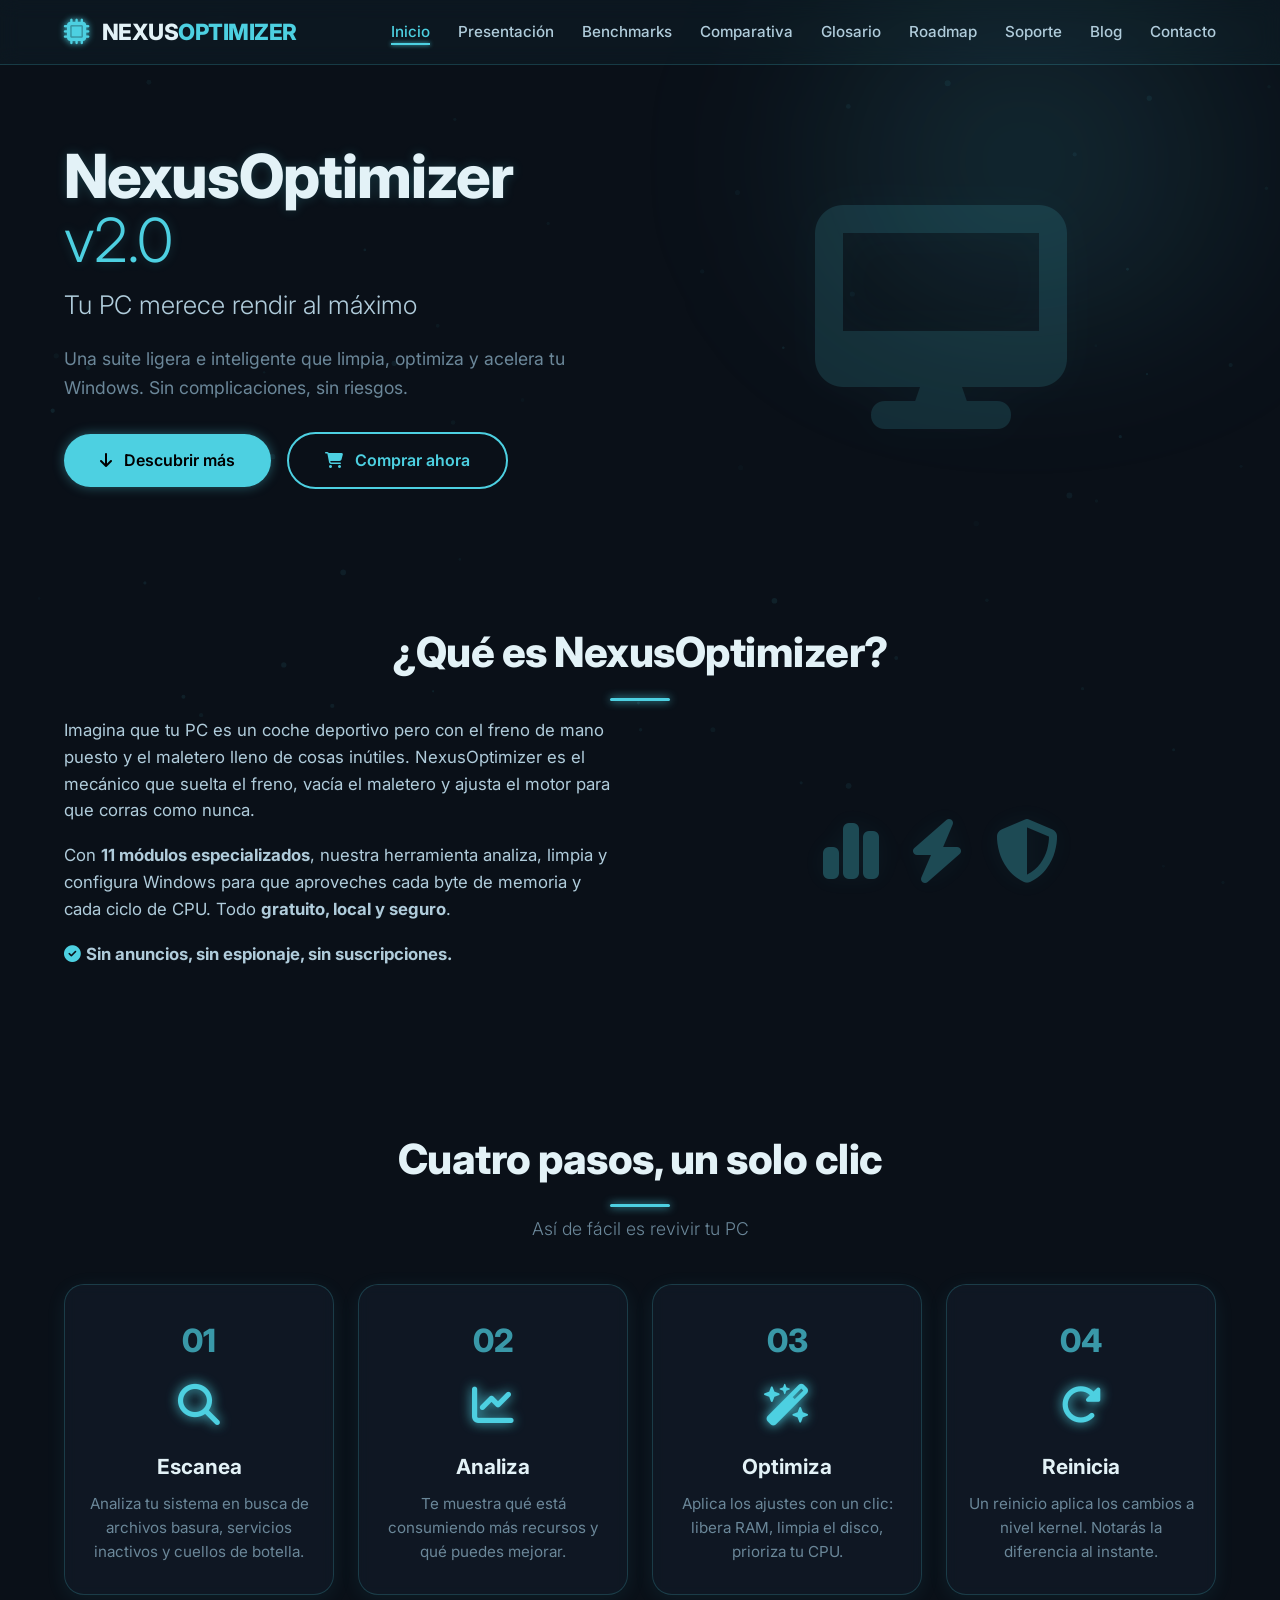
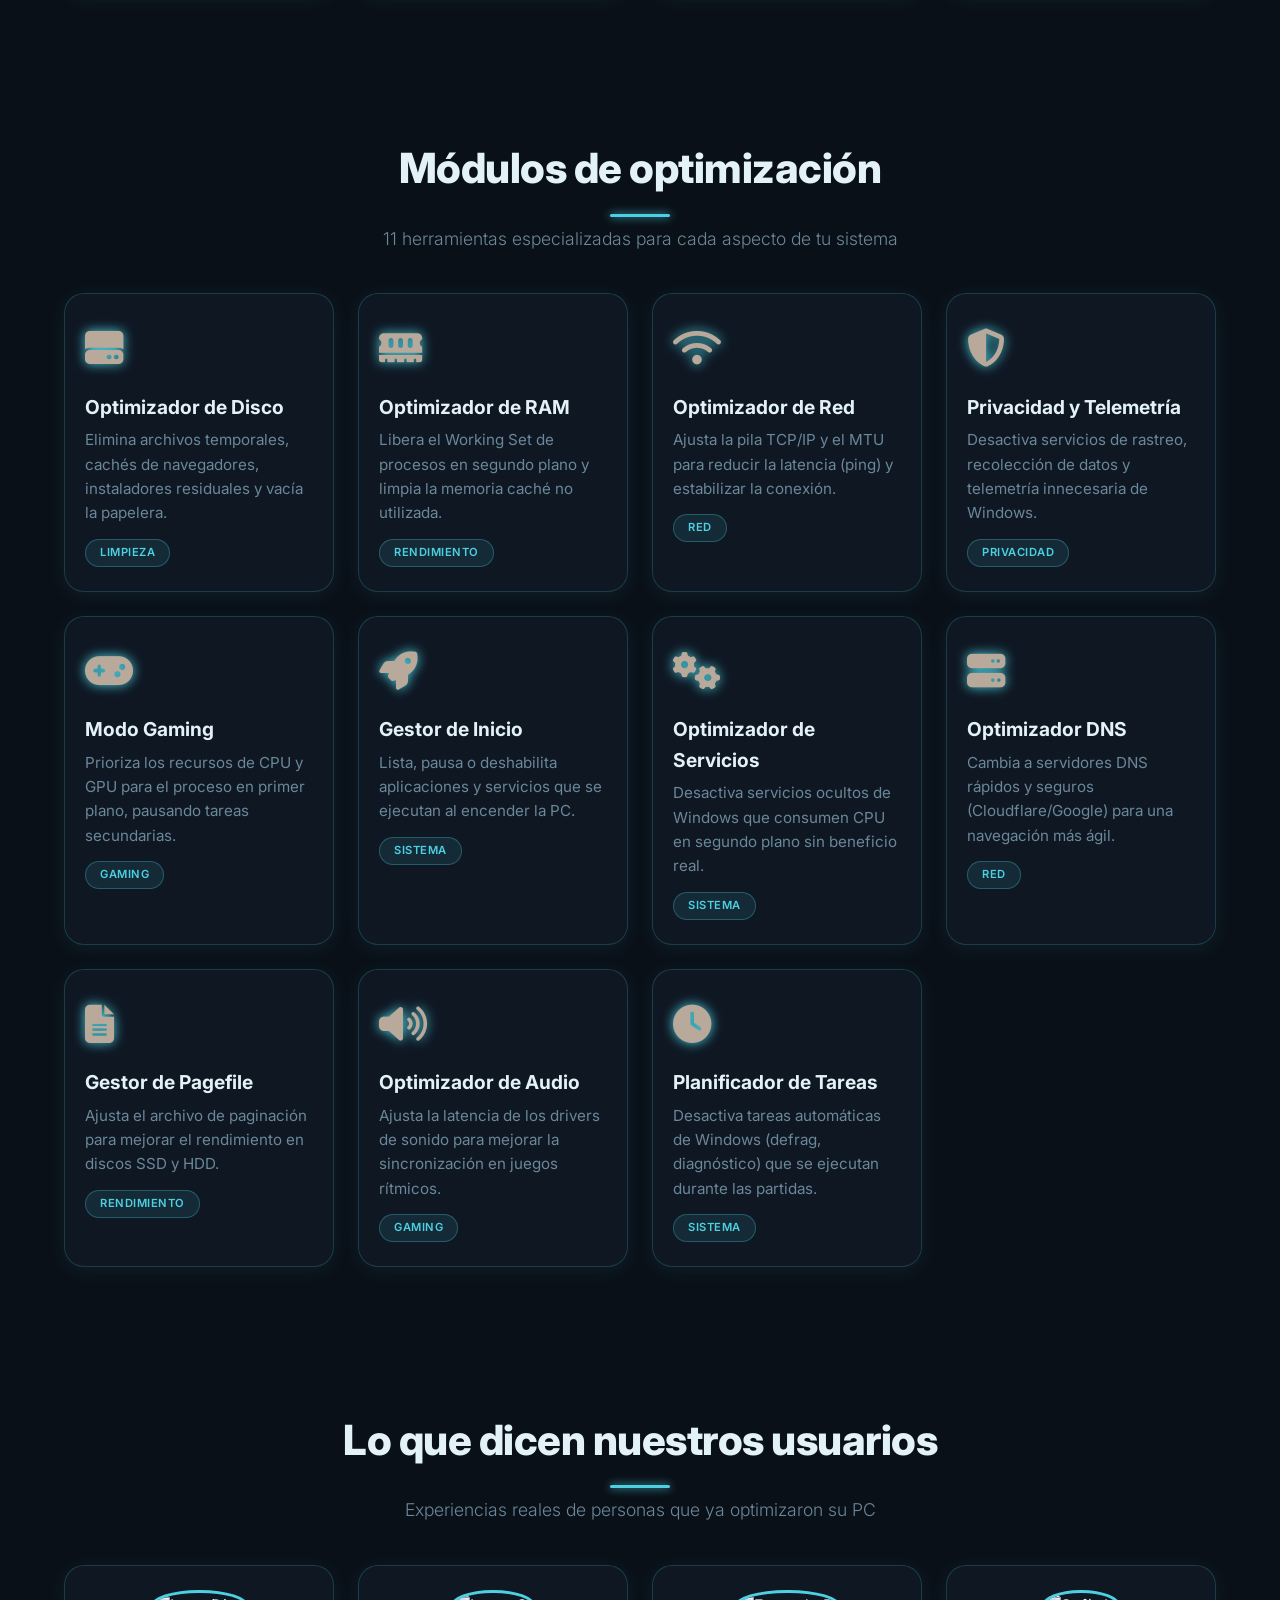
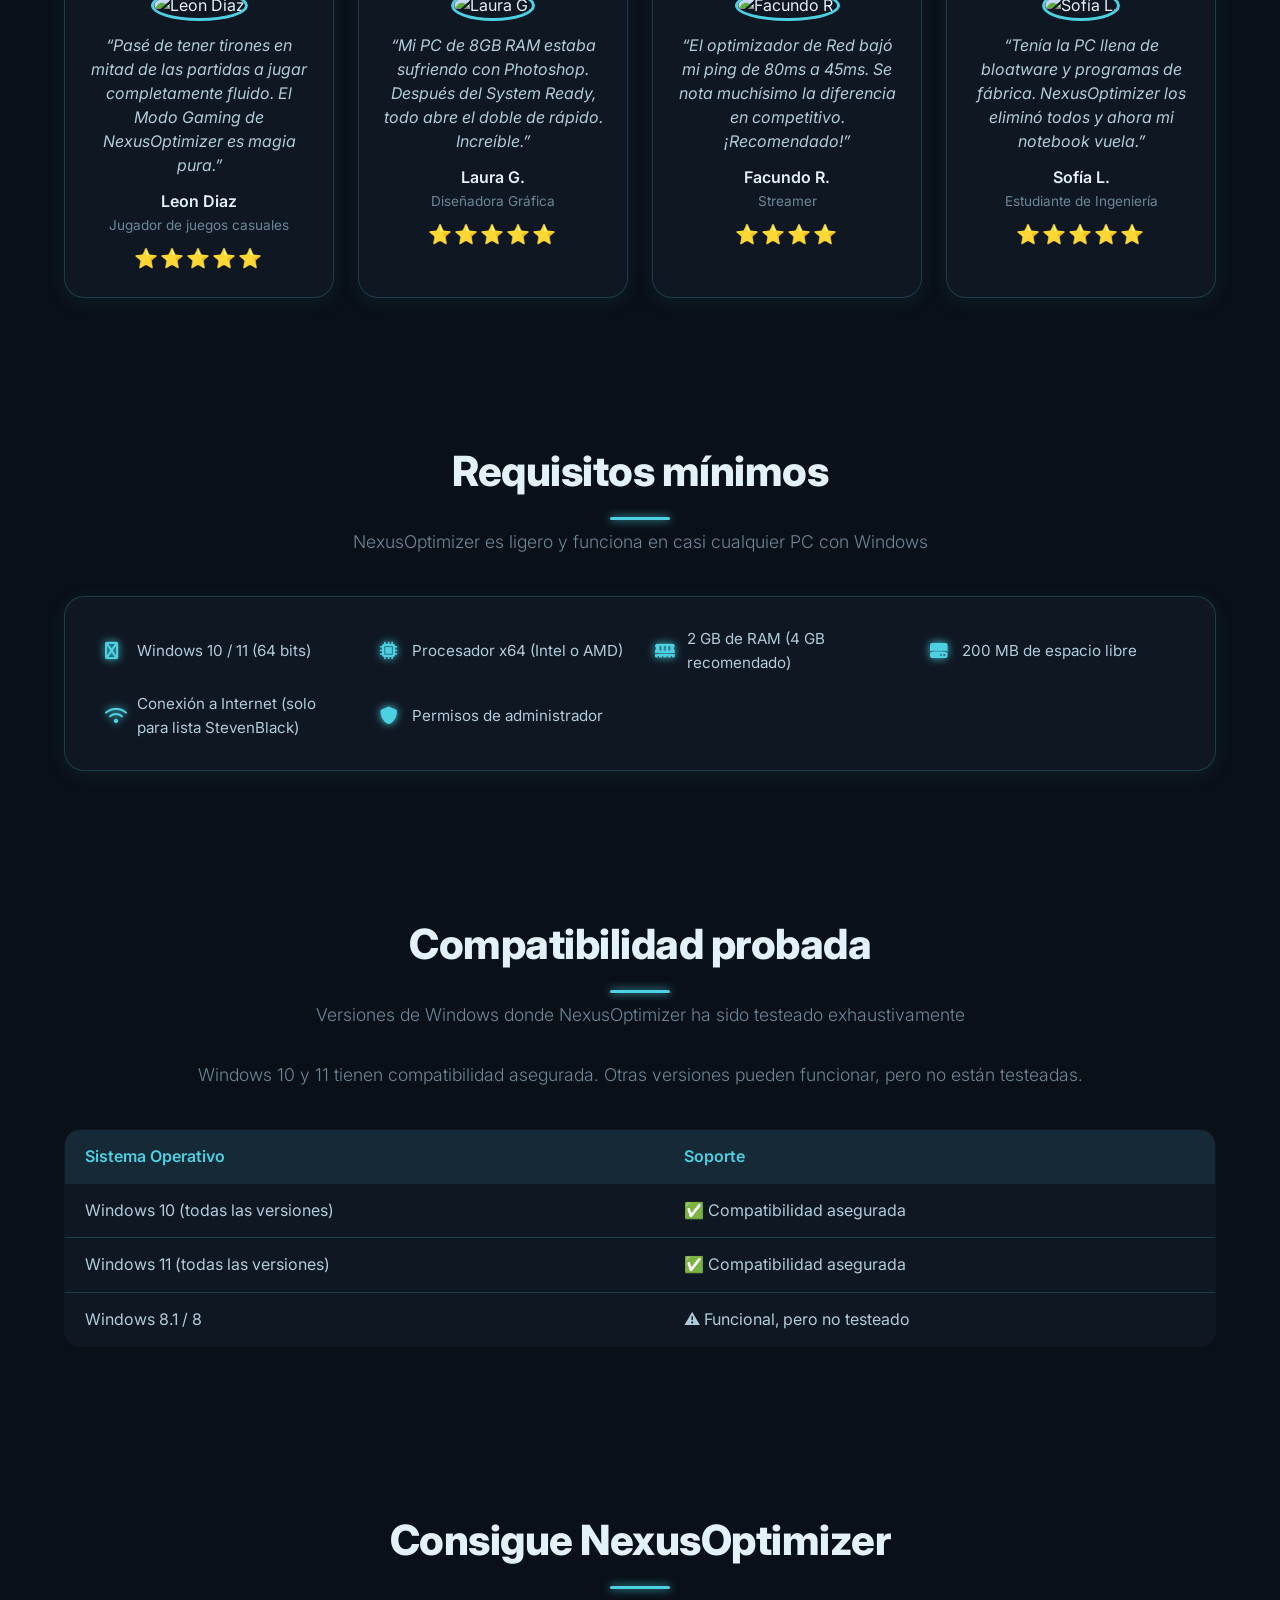
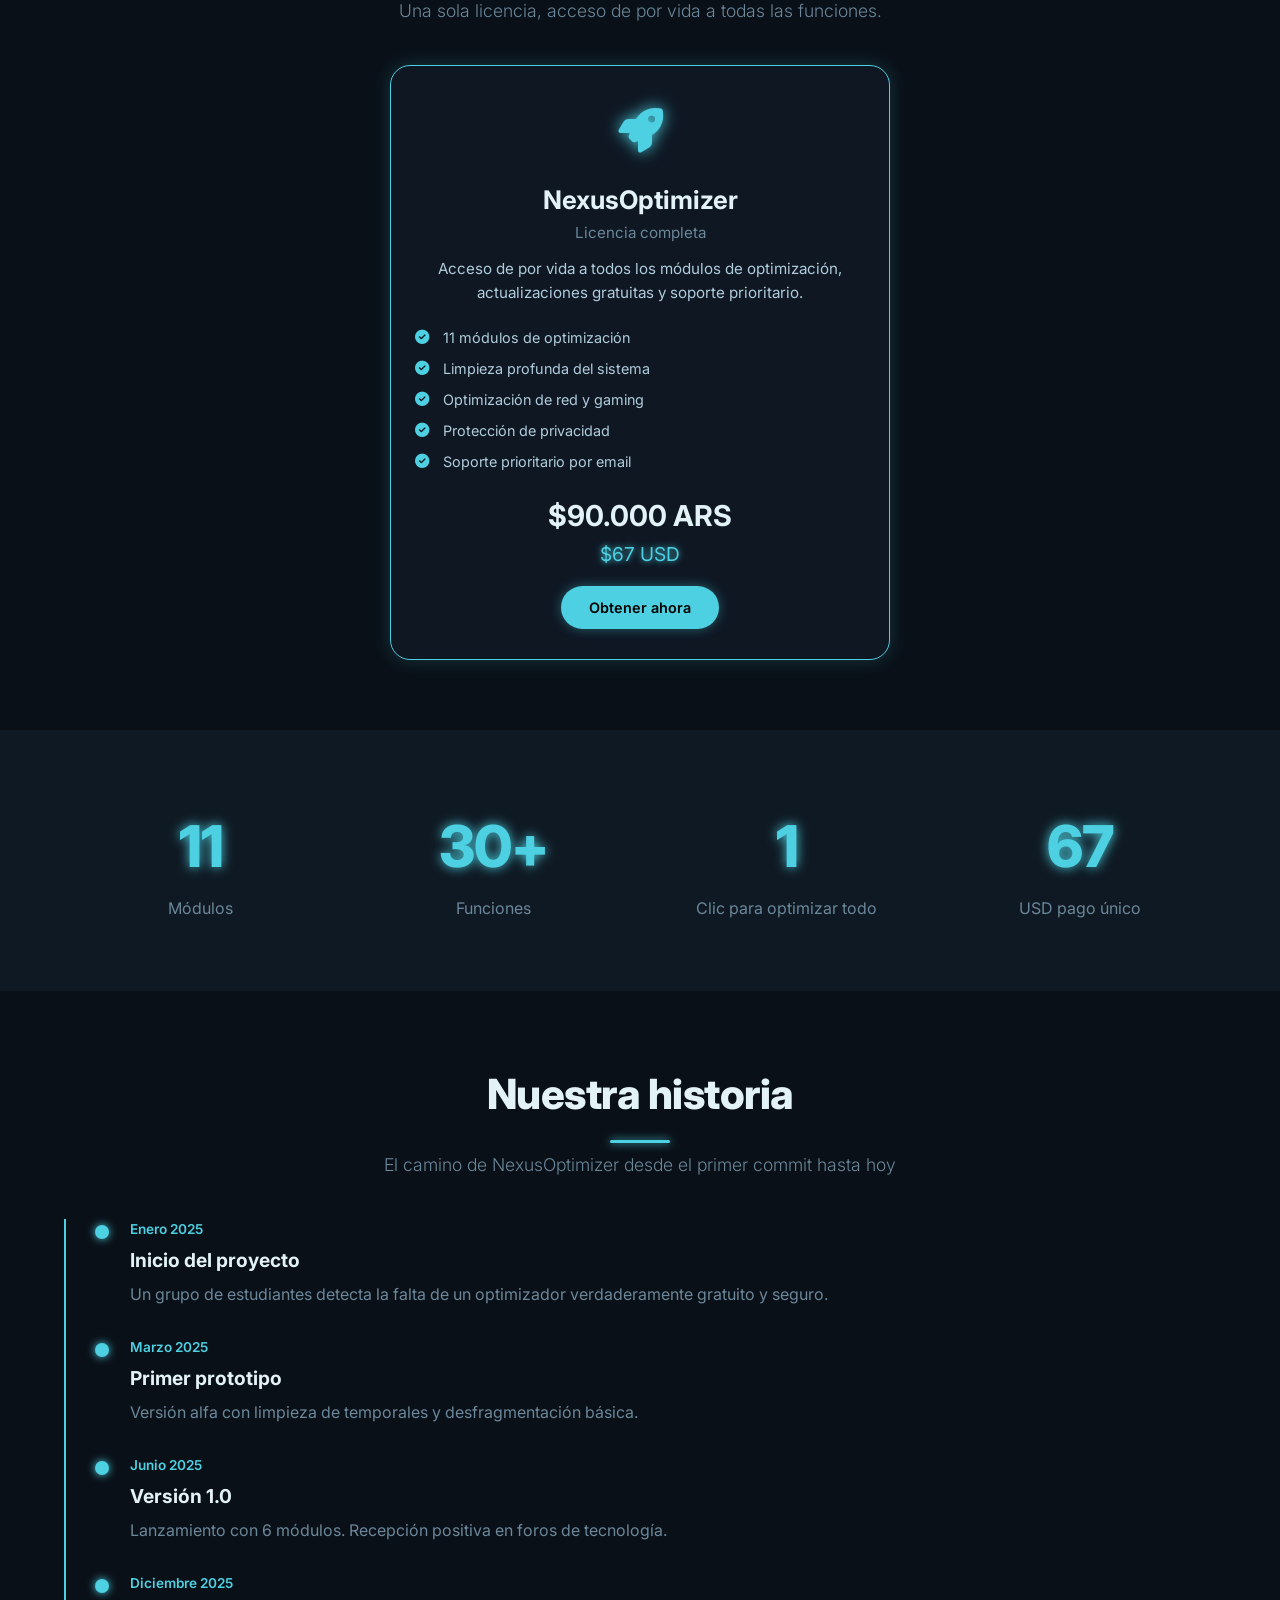
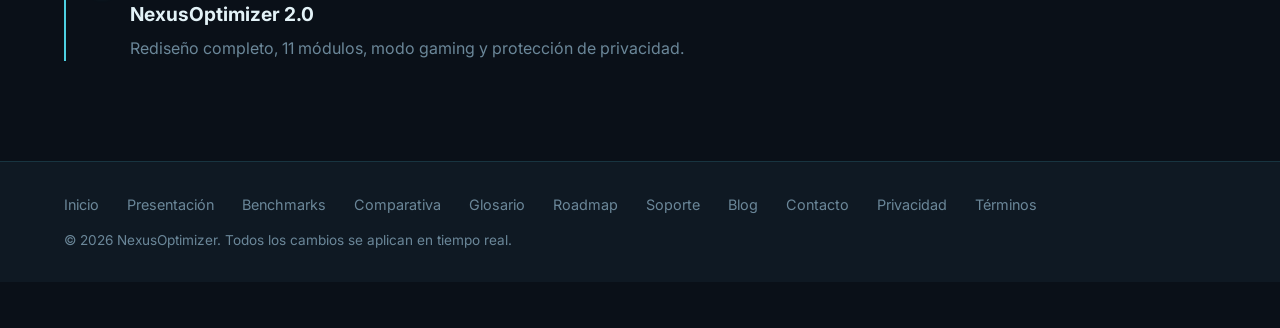
==== index.html @ 09454b8b "Primer commit" ====
<!DOCTYPE html>
<html lang="es">
<head>
    <meta charset="UTF-8">
    <meta name="viewport" content="width=device-width, initial-scale=1.0">
    <title>NexusOptimizer — Potencia tu PC</title>
    <link rel="preconnect" href="https://fonts.googleapis.com">
    <link rel="preconnect" href="https://fonts.gstatic.com" crossorigin>
    <link href="https://fonts.googleapis.com/css2?family=Inter:opsz,wght@14..32,300;14..32,400;14..32,600;14..32,700;14..32,800&display=swap" rel="stylesheet">
    <link rel="stylesheet" href="https://cdnjs.cloudflare.com/ajax/libs/font-awesome/6.5.0/css/all.min.css">
    <link rel="stylesheet" href="assets/css/styles.css">
</head>
<body>
    <canvas id="particlesCanvas"></canvas>

    <header>
        <div class="container header-content">
            <div class="logo">
                <i class="fas fa-microchip logo-icon"></i>
                <span class="logo-text">NEXUS<span class="highlight">OPTIMIZER</span></span>
            </div>
            <nav>
                <ul class="nav-links" id="navLinks">
                    <li><a href="index.html" class="active">Inicio</a></li>
                    <li><a href="presentacion.html">Presentación</a></li>
                    <li><a href="benchmarks.html">Benchmarks</a></li>
                    <li><a href="comparativa.html">Comparativa</a></li>
                    <li><a href="glossary.html">Glosario</a></li>
                    <li><a href="roadmap.html">Roadmap</a></li>
                    <li><a href="support.html">Soporte</a></li>
                    <li><a href="blog.html">Blog</a></li>
                    <li><a href="contacto.html">Contacto</a></li>
                </ul>
                <button class="hamburger" id="hamburger" aria-label="Menú" aria-expanded="false" aria-controls="navLinks">
                    <span></span><span></span><span></span>
                </button>
            </nav>
        </div>
    </header>

    <main>
        <!-- HERO -->
        <section class="hero">
            <div class="container hero-content">
                <div class="hero-text">
                    <h1>NexusOptimizer <span class="v2">v2.0</span></h1>
                    <p class="subtitle">Tu PC merece rendir al máximo</p>
                    <p class="description">Una suite ligera e inteligente que limpia, optimiza y acelera tu Windows. Sin complicaciones, sin riesgos.</p>
                    <a href="#que-es" class="btn-primary"><i class="fas fa-arrow-down"></i> Descubrir más</a>
                    <a href="comprar.html" class="btn-primary btn-secondary" style="margin-left:12px;"><i class="fas fa-shopping-cart"></i> Comprar ahora</a>
                </div>
                <div class="hero-image">
                    <i class="fas fa-desktop hero-icon"></i>
                </div>
            </div>
        </section>

        <!-- ¿Qué es? -->
        <section id="que-es" class="section que-es">
            <div class="container">
                <h2>¿Qué es NexusOptimizer?</h2>
                <div class="que-es-content">
                    <div class="que-es-text">
                        <p>Imagina que tu PC es un coche deportivo pero con el freno de mano puesto y el maletero lleno de cosas inútiles. NexusOptimizer es el mecánico que suelta el freno, vacía el maletero y ajusta el motor para que corras como nunca.</p>
                        <p>Con <strong>11 módulos especializados</strong>, nuestra herramienta analiza, limpia y configura Windows para que aproveches cada byte de memoria y cada ciclo de CPU. Todo <strong>gratuito, local y seguro</strong>.</p>
                        <p><i class="fas fa-check-circle" style="color:var(--accent);"></i> <strong>Sin anuncios, sin espionaje, sin suscripciones.</strong></p>
                    </div>
                    <div class="que-es-image">
                        <div class="floating-shapes">
                            <i class="fas fa-chart-simple"></i>
                            <i class="fas fa-bolt"></i>
                            <i class="fas fa-shield-halved"></i>
                        </div>
                    </div>
                </div>
            </div>
        </section>

        <!-- Cómo funciona -->
        <section class="section how-it-works">
            <div class="container">
                <h2>Cuatro pasos, un solo clic</h2>
                <p class="section-subtitle">Así de fácil es revivir tu PC</p>
                <div class="steps-grid">
                    <div class="step-item fade-in">
                        <div class="step-number">01</div>
                        <div class="step-icon"><i class="fas fa-search"></i></div>
                        <h3>Escanea</h3>
                        <p>Analiza tu sistema en busca de archivos basura, servicios inactivos y cuellos de botella.</p>
                    </div>
                    <div class="step-item fade-in">
                        <div class="step-number">02</div>
                        <div class="step-icon"><i class="fas fa-chart-line"></i></div>
                        <h3>Analiza</h3>
                        <p>Te muestra qué está consumiendo más recursos y qué puedes mejorar.</p>
                    </div>
                    <div class="step-item fade-in">
                        <div class="step-number">03</div>
                        <div class="step-icon"><i class="fas fa-wand-magic-sparkles"></i></div>
                        <h3>Optimiza</h3>
                        <p>Aplica los ajustes con un clic: libera RAM, limpia el disco, prioriza tu CPU.</p>
                    </div>
                    <div class="step-item fade-in">
                        <div class="step-number">04</div>
                        <div class="step-icon"><i class="fas fa-rotate-right"></i></div>
                        <h3>Reinicia</h3>
                        <p>Un reinicio aplica los cambios a nivel kernel. Notarás la diferencia al instante.</p>
                    </div>
                </div>
            </div>
        </section>

        <!-- Módulos -->
        <section class="section modules">
            <div class="container">
                <h2>Módulos de optimización</h2>
                <p class="section-subtitle">11 herramientas especializadas para cada aspecto de tu sistema</p>
                <div id="modules-container" class="modules-grid">
                    <!-- Cargado desde modules.json -->
                </div>
            </div>
        </section>


<!-- Testimonios (nuevo) -->
<section class="section testimonials">
    <div class="container">
        <h2>Lo que dicen nuestros usuarios</h2>
        <p class="section-subtitle">Experiencias reales de personas que ya optimizaron su PC</p>
        <div id="testimonials-container" class="testimonials-grid"></div>
    </div>
</section>


        <!-- Requisitos -->
        <section class="section requirements">
            <div class="container">
                <h2>Requisitos mínimos</h2>
                <p class="section-subtitle">NexusOptimizer es ligero y funciona en casi cualquier PC con Windows</p>
                <div class="requirements-box fade-in">
                    <div class="req-item"><i class="fas fa-windows"></i> Windows 10 / 11 (64 bits)</div>
                    <div class="req-item"><i class="fas fa-microchip"></i> Procesador x64 (Intel o AMD)</div>
                    <div class="req-item"><i class="fas fa-memory"></i> 2 GB de RAM (4 GB recomendado)</div>
                    <div class="req-item"><i class="fas fa-hard-drive"></i> 200 MB de espacio libre</div>
                    <div class="req-item"><i class="fas fa-wifi"></i> Conexión a Internet (solo para lista StevenBlack)</div>
                    <div class="req-item"><i class="fas fa-shield"></i> Permisos de administrador</div>
                </div>
            </div>
        </section>

        <!-- Compatibilidad probada -->
        <section class="section compatibility">
            <div class="container">
                <h2>Compatibilidad probada</h2>
                <p class="section-subtitle">Versiones de Windows donde NexusOptimizer ha sido testeado exhaustivamente</p>
<p class="section-subtitle">Windows 10 y 11 tienen compatibilidad asegurada. Otras versiones pueden funcionar, pero no están testeadas.</p>
                <div class="table-responsive fade-in">
                    <table class="compatibility-table">
                        <thead>
                            <tr><th>Sistema Operativo</th><th>Soporte</th></tr>
                        </thead>
                        <tbody id="compatibility-body">
                            <!-- Cargado desde compatibility.json -->
                        </tbody>
                    </table>
                </div>
            </div>
        </section>

        <!-- Precio único -->
        <section class="section prices">
            <div class="container">
                <h2>Consigue NexusOptimizer</h2>
                <p class="section-subtitle">Una sola licencia, acceso de por vida a todas las funciones.</p>
                <div id="prices-container" class="prices-grid">
                    <!-- Cargado desde prices.json -->
                </div>
            </div>
        </section>

        <!-- Estadísticas -->
        <section class="section stats">
            <div class="container stats-grid">
                <div class="stat-item">
                    <span class="stat-number">11</span>
                    <span class="stat-label">Módulos</span>
                </div>
                <div class="stat-item">
                    <span class="stat-number">30+</span>
                    <span class="stat-label">Funciones</span>
                </div>
                <div class="stat-item">
                    <span class="stat-number">1</span>
                    <span class="stat-label">Clic para optimizar todo</span>
                </div>
                <div class="stat-item">
                    <span class="stat-number">67</span>
                    <span class="stat-label">USD pago único</span>
                </div>
            </div>
        </section>

        <!-- Línea de tiempo -->
        <section class="section timeline">
            <div class="container">
                <h2>Nuestra historia</h2>
                <p class="section-subtitle">El camino de NexusOptimizer desde el primer commit hasta hoy</p>
                <div class="timeline-container" id="timeline-container">
                    <!-- Cargado desde timeline.json -->
                </div>
            </div>
        </section>
    </main>

    <footer>
        <div class="container footer-content">
            <div class="footer-links">
                <a href="index.html">Inicio</a>
                <a href="presentacion.html">Presentación</a>
                <a href="benchmarks.html">Benchmarks</a>
                <a href="comparativa.html">Comparativa</a>
                <a href="glossary.html">Glosario</a>
                <a href="roadmap.html">Roadmap</a>
                <a href="support.html">Soporte</a>
                <a href="blog.html">Blog</a>
                <a href="contacto.html">Contacto</a>
                <a href="privacidad.html">Privacidad</a>
                <a href="terminos.html">Términos</a>
            </div>
            <p>&copy; 2026 NexusOptimizer. Todos los cambios se aplican en tiempo real.</p>
        </div>
    </footer>

    <script src="assets/js/main.js"></script>
</body>
</html>
---- assets/css/styles.css ----
/* ========== VARIABLES NEÓN SUAVE ========== */
:root {
    --bg-primary: #0a1018;
    --bg-secondary: #0f1923;
    --bg-card: rgba(18, 28, 40, 0.7);
    --bg-card-hover: rgba(22, 34, 48, 0.9);
    --text-primary: #e3f2f7;
    --text-secondary: #b0ccdb;
    --text-muted: #6b8799;
    --accent: #4dd0e1;
    --accent-hover: #80deea;
    --accent-light: #b2ebf2;
    --border: rgba(77, 208, 225, 0.15);
    --shadow: 0 4px 20px rgba(77, 208, 225, 0.08);
    --glass-bg: rgba(77, 208, 225, 0.04);
    --glass-border: rgba(77, 208, 225, 0.2);
    --transition: 0.3s cubic-bezier(0.4, 0, 0.2, 1);
}

/* ========== RESET Y BASE ========== */
* {
    margin: 0;
    padding: 0;
    box-sizing: border-box;
}
html {
    scroll-behavior: smooth;
}
body {
    font-family: 'Inter', sans-serif;
    background-color: var(--bg-primary);
    color: var(--text-primary);
    line-height: 1.6;
    min-height: 100vh;
    position: relative;
    overflow-x: hidden;
}

/* ========== CANVAS DE PARTÍCULAS SUAVES ========== */
#particlesCanvas {
    position: fixed;
    top: 0;
    left: 0;
    width: 100%;
    height: 100%;
    z-index: 0;
    pointer-events: none;
    opacity: 0.25;
}

/* ========== CONTENEDOR PRINCIPAL ========== */
.container {
    max-width: 1200px;
    margin: 0 auto;
    padding: 0 24px;
    position: relative;
    z-index: 1;
}

/* ========== HEADER ========== */
header {
    background: var(--glass-bg);
    backdrop-filter: blur(10px);
    -webkit-backdrop-filter: blur(10px);
    border-bottom: 1px solid var(--glass-border);
    padding: 14px 0;
    position: sticky;
    top: 0;
    z-index: 100;
}
.header-content {
    display: flex;
    justify-content: space-between;
    align-items: center;
}
.logo {
    display: flex;
    align-items: center;
    gap: 12px;
    font-size: 1.4rem;
    font-weight: 800;
    letter-spacing: -0.5px;
    color: var(--text-primary);
}
.logo-icon {
    color: var(--accent);
    font-size: 1.6rem;
    text-shadow: 0 0 6px var(--accent);
}
.logo-text .highlight {
    color: var(--accent);
}
nav {
    display: flex;
    align-items: center;
    gap: 20px;
}
.nav-links {
    list-style: none;
    display: flex;
    gap: 28px;
}
.nav-links li a {
    color: var(--text-secondary);
    text-decoration: none;
    font-weight: 500;
    font-size: 0.95rem;
    transition: color var(--transition);
    position: relative;
}
.nav-links li a::after {
    content: '';
    position: absolute;
    bottom: -4px;
    left: 0;
    width: 0;
    height: 2px;
    background: var(--accent);
    box-shadow: 0 0 4px var(--accent);
    transition: width var(--transition);
}
.nav-links li a:hover,
.nav-links li a.active {
    color: var(--accent);
}
.nav-links li a:hover::after,
.nav-links li a.active::after {
    width: 100%;
}
.hamburger {
    display: none;
    flex-direction: column;
    cursor: pointer;
    gap: 5px;
    padding: 4px;
    background: none;
    border: none;
}
.hamburger span {
    display: block;
    width: 24px;
    height: 2px;
    background-color: var(--accent);
    transition: var(--transition);
    box-shadow: 0 0 4px var(--accent);
}

/* ========== HERO ========== */
.hero {
    padding: 80px 0 60px;
    position: relative;
}
.hero::before {
    content: '';
    position: absolute;
    top: -20%;
    right: -10%;
    width: 60%;
    height: 80%;
    background: radial-gradient(circle, rgba(77,208,225,0.15) 0%, transparent 70%);
    border-radius: 50%;
    filter: blur(70px);
    z-index: 0;
}
.hero-content {
    display: flex;
    align-items: center;
    gap: 50px;
    position: relative;
    z-index: 1;
}
.hero-text {
    flex: 1;
}
.hero-text h1 {
    font-size: 3.8rem;
    font-weight: 800;
    line-height: 1.05;
    letter-spacing: -1px;
    color: var(--text-primary);
    text-shadow: 0 0 12px rgba(77,208,225,0.2);
}
.hero-text h1 .v2 {
    color: var(--accent);
    font-weight: 300;
}
.hero-text .subtitle {
    font-size: 1.6rem;
    font-weight: 300;
    color: var(--text-secondary);
    margin: 12px 0 20px;
}
.hero-text .description {
    font-size: 1.1rem;
    color: var(--text-muted);
    max-width: 540px;
    margin-bottom: 30px;
}
.btn-primary {
    display: inline-block;
    background: var(--accent);
    color: #000;
    padding: 14px 36px;
    border-radius: 50px;
    text-decoration: none;
    font-weight: 600;
    transition: all var(--transition);
    box-shadow: 0 0 12px rgba(77,208,225,0.4);
    border: none;
    cursor: pointer;
}
.btn-primary:hover {
    background: var(--accent-hover);
    transform: translateY(-2px);
    box-shadow: 0 0 18px rgba(77,208,225,0.6);
}
.btn-primary i {
    margin-right: 8px;
}
.btn-secondary {
    background: transparent !important;
    border: 2px solid var(--accent) !important;
    color: var(--accent) !important;
    box-shadow: none !important;
}
.btn-secondary:hover {
    background: rgba(77,208,225,0.1) !important;
    box-shadow: 0 0 18px rgba(77,208,225,0.3) !important;
}
.hero-image {
    flex: 1;
    text-align: center;
}
.hero-icon {
    font-size: 14rem;
    color: var(--accent);
    opacity: 0.15;
    filter: drop-shadow(0 0 20px rgba(77,208,225,0.2));
}

/* ========== SECCIONES ========== */
.section {
    padding: 70px 0;
    position: relative;
}
.section h2 {
    font-size: 2.6rem;
    font-weight: 800;
    text-align: center;
    margin-bottom: 16px;
    letter-spacing: -0.5px;
    color: var(--text-primary);
}
.section h2::after {
    content: '';
    display: block;
    width: 60px;
    height: 3px;
    background: var(--accent);
    margin: 12px auto 0;
    border-radius: 4px;
    box-shadow: 0 0 8px var(--accent);
}
.section-subtitle {
    text-align: center;
    color: var(--text-muted);
    font-size: 1.1rem;
    margin-top: -8px;
    margin-bottom: 40px;
    font-weight: 300;
}

/* ¿Qué es? */
.que-es-content {
    display: flex;
    gap: 50px;
    align-items: center;
}
.que-es-text {
    flex: 1;
}
.que-es-text p {
    font-size: 1.05rem;
    color: var(--text-secondary);
    margin-bottom: 18px;
}
.que-es-image {
    flex: 1;
    text-align: center;
}
.floating-shapes {
    display: flex;
    justify-content: center;
    gap: 30px;
    font-size: 4rem;
    color: var(--accent);
    opacity: 0.3;
    animation: float 6s ease-in-out infinite;
    filter: drop-shadow(0 0 12px rgba(77,208,225,0.2));
}
.floating-shapes i:nth-child(2) { animation-delay: 1s; }
.floating-shapes i:nth-child(3) { animation-delay: 2s; }

@keyframes float {
    0%, 100% { transform: translateY(0px); }
    50% { transform: translateY(-20px); }
}

/* Cómo funciona */
.steps-grid {
    display: grid;
    grid-template-columns: repeat(4, 1fr);
    gap: 24px;
    margin-top: 10px;
}
.step-item {
    background: var(--bg-card);
    backdrop-filter: blur(6px);
    -webkit-backdrop-filter: blur(6px);
    padding: 30px 20px;
    border-radius: 20px;
    text-align: center;
    border: 1px solid var(--glass-border);
    transition: all var(--transition);
    box-shadow: var(--shadow);
}
.step-item:hover {
    transform: translateY(-6px);
    background: var(--bg-card-hover);
    border-color: var(--accent);
    box-shadow: 0 0 18px rgba(77,208,225,0.2);
}
.step-number {
    font-size: 2rem;
    font-weight: 800;
    color: var(--accent);
    margin-bottom: 6px;
    opacity: 0.7;
}
.step-icon {
    font-size: 2.6rem;
    color: var(--accent);
    margin-bottom: 12px;
    filter: drop-shadow(0 0 6px var(--accent));
}
.step-item h3 {
    font-size: 1.3rem;
    font-weight: 700;
    color: var(--text-primary);
    margin-bottom: 8px;
}
.step-item p {
    color: var(--text-muted);
    font-size: 0.95rem;
}

/* Módulos */
.modules-grid {
    display: grid;
    grid-template-columns: repeat(auto-fit, minmax(260px, 1fr));
    gap: 24px;
}
.module-card {
    background: var(--bg-card);
    backdrop-filter: blur(6px);
    -webkit-backdrop-filter: blur(6px);
    border-radius: 20px;
    padding: 24px 20px;
    border: 1px solid var(--glass-border);
    transition: all var(--transition);
    box-shadow: var(--shadow);
}
.module-card:hover {
    transform: translateY(-6px) scale(1.01);
    background: var(--bg-card-hover);
    border-color: var(--accent);
    box-shadow: 0 0 18px rgba(77,208,225,0.2);
}
.module-card .icon {
    font-size: 2.4rem;
    color: var(--accent);
    margin-bottom: 12px;
    display: inline-block;
    filter: drop-shadow(0 0 6px var(--accent));
}
.module-card h3 {
    font-size: 1.2rem;
    font-weight: 700;
    color: var(--text-primary);
    margin-bottom: 6px;
}
.module-card p {
    color: var(--text-muted);
    font-size: 0.95rem;
    margin-bottom: 12px;
}
.module-card .category-badge {
    display: inline-block;
    padding: 4px 14px;
    border-radius: 50px;
    font-size: 0.7rem;
    font-weight: 600;
    text-transform: uppercase;
    letter-spacing: 0.5px;
    background: rgba(77,208,225,0.1);
    color: var(--accent);
    border: 1px solid rgba(77,208,225,0.3);
}

/* Requisitos */
.requirements-box {
    background: var(--bg-card);
    backdrop-filter: blur(6px);
    -webkit-backdrop-filter: blur(6px);
    border-radius: 20px;
    padding: 30px 40px;
    border: 1px solid var(--glass-border);
    display: grid;
    grid-template-columns: repeat(auto-fit, minmax(200px, 1fr));
    gap: 16px 30px;
    box-shadow: var(--shadow);
}
.req-item {
    display: flex;
    align-items: center;
    gap: 12px;
    color: var(--text-secondary);
    font-size: 0.95rem;
}
.req-item i {
    color: var(--accent);
    width: 20px;
    font-size: 1.1rem;
    filter: drop-shadow(0 0 4px var(--accent));
}

/* Precios */
.prices-grid {
    display: grid;
    grid-template-columns: 1fr;
    max-width: 500px;
    margin: 0 auto;
}
.price-card {
    background: var(--bg-card);
    backdrop-filter: blur(6px);
    -webkit-backdrop-filter: blur(6px);
    border-radius: 20px;
    padding: 30px 24px;
    border: 1px solid var(--accent);
    text-align: center;
    transition: all var(--transition);
    box-shadow: 0 0 18px rgba(77,208,225,0.2);
    position: relative;
}
.price-card:hover {
    transform: translateY(-6px);
    box-shadow: 0 0 24px rgba(77,208,225,0.3);
}
.price-icon {
    font-size: 2.8rem;
    color: var(--accent);
    margin-bottom: 12px;
    filter: drop-shadow(0 0 8px var(--accent));
}
.price-card h3 {
    font-size: 1.6rem;
    font-weight: 700;
    color: var(--text-primary);
}
.price-subtitle {
    color: var(--text-muted);
    font-size: 0.95rem;
    margin-bottom: 12px;
}
.price-description {
    color: var(--text-secondary);
    font-size: 0.95rem;
    margin-bottom: 16px;
}
.price-features {
    list-style: none;
    text-align: left;
    padding: 0;
    margin-bottom: 16px;
}
.price-features li {
    padding: 4px 0;
    color: var(--text-secondary);
    font-size: 0.9rem;
    display: flex;
    align-items: center;
    gap: 10px;
}
.price-features li i {
    color: var(--accent);
    width: 18px;
}
.price-tag {
    margin: 12px 0 16px;
}
.price-ars {
    font-size: 1.8rem;
    font-weight: 700;
    display: block;
    color: var(--text-primary);
}
.price-usd {
    font-size: 1.2rem;
    color: var(--accent);
    text-shadow: 0 0 6px var(--accent);
}
.btn-small {
    padding: 10px 28px;
    font-size: 0.9rem;
}

/* Estadísticas */
.stats {
    background: var(--bg-secondary);
}
.stats-grid {
    display: grid;
    grid-template-columns: repeat(4, 1fr);
    gap: 20px;
    text-align: center;
}
.stat-item {
    display: flex;
    flex-direction: column;
}
.stat-number {
    font-size: 3.6rem;
    font-weight: 800;
    color: var(--accent);
    letter-spacing: -1px;
    text-shadow: 0 0 12px var(--accent);
}
.stat-label {
    color: var(--text-muted);
    font-size: 1rem;
    margin-top: 4px;
}

/* Footer */
footer {
    background: var(--bg-secondary);
    padding: 30px 0;
    border-top: 1px solid var(--border);
}
.footer-content {
    display: flex;
    justify-content: space-between;
    align-items: center;
    flex-wrap: wrap;
    gap: 12px;
}
.footer-links a {
    color: var(--text-muted);
    text-decoration: none;
    margin-right: 24px;
    font-size: 0.9rem;
    transition: color var(--transition);
}
.footer-links a:hover {
    color: var(--accent);
}
footer p {
    color: var(--text-muted);
    font-size: 0.85rem;
}

/* ========== PRESENTACIÓN ========== */
.presentation-intro {
    text-align: center;
    font-size: 1.2rem;
    color: var(--text-secondary);
    margin-bottom: 40px;
}
.intro-highlight {
    max-width: 700px;
    margin: 0 auto 40px;
    background: var(--bg-card);
    backdrop-filter: blur(6px);
    -webkit-backdrop-filter: blur(6px);
    padding: 30px 40px;
    border-radius: 20px;
    border-left: 4px solid var(--accent);
    box-shadow: 0 0 14px rgba(77,208,225,0.15);
}
.intro-highlight p {
    font-size: 1.2rem;
    font-style: italic;
    color: var(--text-secondary);
}

/* ========== FAQ TABS ========== */
.faq-tabs {
    display: flex;
    gap: 24px;
    margin-top: 20px;
    align-items: flex-start;
}
.faq-nav {
    flex: 0 0 280px;
    display: flex;
    flex-direction: column;
    gap: 12px;
}
.faq-tab-btn {
    background: var(--bg-card);
    backdrop-filter: blur(6px);
    -webkit-backdrop-filter: blur(6px);
    border: 1px solid var(--glass-border);
    border-radius: 16px;
    padding: 16px 18px;
    font-size: 0.95rem;
    font-weight: 600;
    color: var(--text-secondary);
    cursor: pointer;
    transition: all var(--transition);
    text-align: left;
    display: flex;
    align-items: center;
    gap: 12px;
    box-shadow: var(--shadow);
    width: 100%;
}
.faq-tab-btn i {
    color: var(--accent);
    font-size: 1.2rem;
    width: 24px;
    text-shadow: 0 0 6px var(--accent);
}
.faq-tab-btn:hover {
    background: var(--bg-card-hover);
    border-color: var(--accent);
    transform: translateX(6px);
    box-shadow: 0 0 14px rgba(77,208,225,0.25);
}
.faq-tab-btn.active,
.faq-tab-btn[aria-selected="true"] {
    background: var(--bg-card-hover);
    border-color: var(--accent);
    color: var(--text-primary);
    box-shadow: 0 0 18px rgba(77,208,225,0.3);
    transform: translateX(6px);
}
.faq-panes {
    flex: 1;
    min-width: 0;
}
.faq-pane {
    display: none;
    padding: 24px 28px;
    background: var(--bg-card);
    backdrop-filter: blur(8px);
    -webkit-backdrop-filter: blur(8px);
    border-radius: 20px;
    border: 1px solid var(--glass-border);
    box-shadow: var(--shadow);
    animation: fadeSlide 0.3s ease;
}
.faq-pane.active {
    display: block;
}
.faq-pane p,
.faq-pane ul {
    color: var(--text-secondary);
    line-height: 1.6;
    margin-bottom: 16px;
}
.faq-pane ul {
    list-style: none;
    padding-left: 0;
}
.faq-pane ul li {
    padding: 8px 0;
    display: flex;
    align-items: flex-start;
    gap: 14px;
}
.faq-pane ul li i {
    color: var(--accent);
    width: 22px;
    margin-top: 3px;
}
@keyframes fadeSlide {
    from { opacity: 0; transform: translateY(10px); }
    to { opacity: 1; transform: translateY(0); }
}

/* ========== TECH STACK ========== */
.tech-layout {
    display: flex;
    gap: 40px;
    align-items: flex-start;
    flex-wrap: wrap;
}
.tech-info {
    flex: 1 1 320px;
    color: var(--text-secondary);
}
.tech-info h3 {
    font-size: 1.4rem;
    font-weight: 700;
    color: var(--accent);
    margin-bottom: 14px;
    text-shadow: 0 0 6px var(--accent);
}
.tech-info ul {
    list-style: none;
    padding: 0;
    margin: 0 0 20px;
}
.tech-info ul li {
    padding: 6px 0;
    display: flex;
    align-items: center;
    gap: 12px;
}
.tech-info ul li i {
    color: var(--accent);
    width: 20px;
    font-size: 1rem;
}
.tech-info p {
    margin-bottom: 12px;
    font-size: 0.95rem;
}
.tech-json-box {
    flex: 1 1 350px;
    background: rgba(10,16,24,0.9);
    border-radius: 20px;
    border: 1px solid var(--glass-border);
    box-shadow: 0 0 24px rgba(77,208,225,0.1);
    backdrop-filter: blur(10px);
    -webkit-backdrop-filter: blur(10px);
    overflow-x: auto;
    padding: 24px;
    font-family: 'Courier New', monospace;
    font-size: 0.9rem;
    line-height: 1.6;
    color: #b0ccdb;
}
.tech-json-box pre {
    margin: 0;
    white-space: pre-wrap;
}
.json-sim .key {
    color: var(--accent);
}
.json-sim .string {
    color: #b2ebf2;
}
.json-sim .number {
    color: #ffb74d;
}

/* ========== SECURITY ========== */
.security-grid {
    display: grid;
    grid-template-columns: repeat(auto-fit, minmax(220px, 1fr));
    gap: 24px;
}
.security-card {
    background: var(--bg-card);
    backdrop-filter: blur(6px);
    -webkit-backdrop-filter: blur(6px);
    padding: 24px 20px;
    border-radius: 20px;
    border: 1px solid var(--glass-border);
    text-align: center;
    transition: all var(--transition);
    box-shadow: var(--shadow);
}
.security-card:hover {
    transform: translateY(-6px);
    border-color: var(--accent);
    box-shadow: 0 0 18px rgba(77,208,225,0.2);
}
.security-card i { font-size: 2.2rem; color: var(--accent); margin-bottom: 12px; }
.security-card h3 { font-size: 1.2rem; font-weight: 700; color: var(--text-primary); margin-bottom: 8px; }
.security-card p { color: var(--text-muted); font-size: 0.95rem; }

/* ========== BENCHMARKS ========== */
.benchmarks-grid {
    display: grid;
    grid-template-columns: repeat(auto-fit, minmax(300px, 1fr));
    gap: 24px;
}
.bench-card {
    background: var(--bg-card);
    backdrop-filter: blur(6px);
    -webkit-backdrop-filter: blur(6px);
    border-radius: 20px;
    padding: 24px;
    border: 1px solid var(--glass-border);
    box-shadow: var(--shadow);
    transition: all var(--transition);
}
.bench-card:hover { transform: translateY(-4px); border-color: var(--accent); }
.bench-card h3 { color: var(--accent); margin-bottom: 16px; }
.bench-stats { display: flex; flex-direction: column; gap: 8px; margin-bottom: 16px; }
.bench-stat { color: var(--text-secondary); font-size: 0.95rem; }
.bench-bar-group { display: flex; flex-direction: column; gap: 10px; }
.bench-bar { display: flex; align-items: center; gap: 10px; }
.bench-bar span { width: 50px; font-size: 0.8rem; color: var(--text-muted); }

/* ========== COMPATIBILIDAD ========== */
.compatibility-table {
    width: 100%;
    border-collapse: collapse;
    margin: 20px auto;
    background: var(--bg-card);
    backdrop-filter: blur(6px);
    -webkit-backdrop-filter: blur(6px);
    border-radius: 16px;
    overflow: hidden;
    border: 1px solid var(--glass-border);
}
.compatibility-table th, .compatibility-table td {
    padding: 14px 20px;
    text-align: left;
    color: var(--text-secondary);
}
.compatibility-table th {
    background: rgba(77,208,225,0.1);
    font-weight: 600;
    color: var(--accent);
}
.compatibility-table tr:not(:last-child) td {
    border-bottom: 1px solid var(--glass-border);
}

/* ========== TIMELINE ========== */
.timeline-container {
    position: relative;
    padding-left: 40px;
    border-left: 2px solid var(--accent);
    margin-top: 30px;
}
.timeline-item {
    position: relative;
    margin-bottom: 30px;
    padding-left: 24px;
}
.timeline-item::before {
    content: '';
    position: absolute;
    left: -11px;
    top: 6px;
    width: 14px;
    height: 14px;
    background: var(--accent);
    border-radius: 50%;
    box-shadow: 0 0 8px var(--accent);
}
.timeline-date {
    font-size: 0.85rem;
    color: var(--accent);
    font-weight: 600;
    margin-bottom: 4px;
}
.timeline-title {
    font-size: 1.2rem;
    font-weight: 700;
    color: var(--text-primary);
}
.timeline-desc {
    color: var(--text-muted);
    margin-top: 6px;
}

/* ========== CONTACTO / EQUIPO ========== */
.team-intro {
    text-align: center;
    font-size: 1.2rem;
    color: var(--text-secondary);
    margin-bottom: 40px;
}
.team-grid {
    display: grid;
    grid-template-columns: repeat(auto-fit, minmax(260px, 1fr));
    gap: 30px;
    margin-bottom: 40px;
}
.team-card {
    background: var(--bg-card);
    backdrop-filter: blur(6px);
    -webkit-backdrop-filter: blur(6px);
    border-radius: 20px;
    padding: 24px 20px;
    text-align: center;
    border: 1px solid var(--glass-border);
    transition: all var(--transition);
    box-shadow: var(--shadow);
}
.team-card:hover {
    transform: translateY(-6px);
    border-color: var(--accent);
    box-shadow: 0 0 18px rgba(77,208,225,0.2);
}
.team-card img {
    width: 100px;
    height: 100px;
    border-radius: 50%;
    object-fit: cover;
    border: 3px solid var(--accent);
    margin-bottom: 12px;
    aspect-ratio: 1/1;
    box-shadow: 0 0 12px rgba(77,208,225,0.2);
}
.team-card h3 {
    font-size: 1.2rem;
    font-weight: 700;
    color: var(--text-primary);
}
.team-card .role {
    color: var(--accent);
    font-weight: 600;
    font-size: 0.9rem;
    margin-bottom: 8px;
}
.team-card .bio {
    font-size: 0.95rem;
    color: var(--text-muted);
    margin-bottom: 12px;
}
.team-card .social-links {
    display: flex;
    justify-content: center;
    gap: 16px;
}
.team-card .social-links a {
    color: var(--text-muted);
    font-size: 1.3rem;
    transition: color var(--transition), text-shadow var(--transition);
}
.team-card .social-links a:hover {
    color: var(--accent);
    text-shadow: 0 0 8px var(--accent);
}
.acknowledgments {
    text-align: center;
    background: var(--bg-card);
    backdrop-filter: blur(6px);
    -webkit-backdrop-filter: blur(6px);
    padding: 30px;
    border-radius: 20px;
    border: 1px solid var(--glass-border);
    box-shadow: var(--shadow);
}
.acknowledgments h3 {
    color: var(--accent);
    margin-bottom: 8px;
}
.acknowledgments p {
    color: var(--text-muted);
}

/* ========== COMUNIDAD ========== */
.community-links {
    display: flex;
    justify-content: center;
    gap: 30px;
    flex-wrap: wrap;
    margin-top: 20px;
}
.community-card {
    background: var(--bg-card);
    backdrop-filter: blur(6px);
    -webkit-backdrop-filter: blur(6px);
    padding: 24px 20px;
    border-radius: 20px;
    border: 1px solid var(--glass-border);
    text-align: center;
    width: 180px;
    text-decoration: none;
    color: var(--text-secondary);
    transition: all var(--transition);
    box-shadow: var(--shadow);
}
.community-card:hover {
    transform: translateY(-6px);
    border-color: var(--accent);
    color: var(--accent);
}
.community-card i { font-size: 2.5rem; margin-bottom: 10px; display: block; }
.community-card span { display: block; font-weight: 700; margin-bottom: 6px; }
.community-card p { font-size: 0.85rem; color: var(--text-muted); }

/* ========== CTA ========== */
.cta-box {
    background: var(--bg-card);
    backdrop-filter: blur(8px);
    -webkit-backdrop-filter: blur(8px);
    padding: 40px 50px;
    border-radius: 24px;
    text-align: center;
    border: 1px solid var(--accent);
    box-shadow: 0 0 24px rgba(77,208,225,0.2);
    transition: all var(--transition);
}
.cta-box:hover {
    transform: scale(1.01);
}
.cta-box h3 {
    font-size: 1.8rem;
    font-weight: 700;
    color: var(--text-primary);
    margin-bottom: 12px;
}
.cta-box p {
    color: var(--text-muted);
    margin-bottom: 24px;
}

/* ========== BARRAS DE RENDIMIENTO ========== */
.perf-grid {
    display: grid;
    grid-template-columns: 1fr 1fr;
    gap: 24px;
    max-width: 800px;
    margin: 0 auto;
}
.perf-item {
    display: flex;
    align-items: center;
    gap: 16px;
    background: var(--bg-card);
    backdrop-filter: blur(6px);
    -webkit-backdrop-filter: blur(6px);
    padding: 16px 20px;
    border-radius: 16px;
    border: 1px solid var(--glass-border);
    box-shadow: var(--shadow);
    transition: all var(--transition);
}
.perf-item:hover {
    transform: scale(1.01);
    border-color: var(--accent);
    box-shadow: 0 0 12px rgba(77,208,225,0.2);
}
.perf-icon {
    font-size: 2rem;
    color: var(--accent);
    width: 50px;
    text-align: center;
    filter: drop-shadow(0 0 4px var(--accent));
}
.perf-bar {
    flex: 1;
}
.perf-label {
    display: block;
    font-weight: 600;
    font-size: 0.9rem;
    color: var(--text-primary);
    margin-bottom: 4px;
}
.bar-bg {
    height: 6px;
    background: rgba(77,208,225,0.2);
    border-radius: 4px;
    overflow: hidden;
}
.bar-fill {
    height: 100%;
    border-radius: 4px;
    background: var(--accent);
    box-shadow: 0 0 8px var(--accent);
    transition: width 1.2s ease;
}
.perf-values {
    display: block;
    font-size: 0.8rem;
    color: var(--text-muted);
    margin-top: 4px;
}

/* ========== ANIMACIONES ========== */
.fade-in {
    opacity: 0;
    transform: translateY(30px);
    transition: opacity 0.8s cubic-bezier(0.4, 0, 0.2, 1), transform 0.8s cubic-bezier(0.4, 0, 0.2, 1);
}
.fade-in.visible {
    opacity: 1;
    transform: translateY(0);
}

/* ========== RESPONSIVE ========== */
@media (max-width: 900px) {
    .tech-layout {
        flex-direction: column;
    }
}

@media (max-width: 768px) {
    .hamburger {
        display: flex;
    }
    .nav-links {
        display: none;
        flex-direction: column;
        position: absolute;
        top: 70px;
        left: 0;
        width: 100%;
        background: var(--bg-card);
        backdrop-filter: blur(20px);
        -webkit-backdrop-filter: blur(20px);
        padding: 20px 24px;
        gap: 16px;
        border-bottom: 1px solid var(--glass-border);
        box-shadow: 0 20px 40px rgba(0,0,0,0.5);
    }
    .nav-links.open {
        display: flex;
    }
    .hero-content {
        flex-direction: column;
        text-align: center;
    }
    .hero-text h1 {
        font-size: 2.6rem;
    }
    .hero-text .subtitle {
        font-size: 1.3rem;
    }
    .hero-text .description {
        margin-left: auto;
        margin-right: auto;
    }
    .hero-icon {
        font-size: 8rem;
    }
    .que-es-content {
        flex-direction: column;
    }
    .steps-grid {
        grid-template-columns: 1fr 1fr;
    }
    .stats-grid {
        grid-template-columns: 1fr 1fr;
    }
    .perf-grid {
        grid-template-columns: 1fr;
    }
    .footer-content {
        flex-direction: column;
        text-align: center;
    }
    .footer-links a {
        margin: 0 12px;
    }
    .faq-tabs {
        flex-direction: column;
    }
    .faq-nav {
        flex: auto;
        width: 100%;
        flex-direction: row;
        overflow-x: auto;
        gap: 10px;
        padding-bottom: 8px;
    }
    .faq-tab-btn {
        white-space: nowrap;
        padding: 12px 20px;
        font-size: 0.85rem;
        flex-shrink: 0;
    }
    .faq-tab-btn i {
        margin-right: 4px;
    }
    .faq-tab-btn:hover,
    .faq-tab-btn.active {
        transform: none;
    }
    .faq-panes {
        width: 100%;
    }
    .floating-shapes {
        font-size: 2.5rem;
        gap: 20px;
    }
}

@media (max-width: 480px) {
    .steps-grid {
        grid-template-columns: 1fr;
    }
    .modules-grid {
        grid-template-columns: 1fr;
    }
    .requirements-box {
        grid-template-columns: 1fr;
        padding: 20px;
    }
    .hero-text h1 {
        font-size: 2rem;
    }
    .hero-icon {
        font-size: 5rem;
    }
    .cta-box {
        padding: 24px 20px;
    }
    .section h2 {
        font-size: 2rem;
    }
    .prices-grid {
        grid-template-columns: 1fr;
    }
}

/* ========== REPOSITORIOS DE GITHUB ========== */
.github-repos {
    margin-top: 16px;
    font-size: 0.85rem;
    text-align: left;
    border-top: 1px solid var(--border);
    padding-top: 12px;
}
.github-repos h4 {
    font-size: 0.9rem;
    color: var(--text-secondary);
    margin-bottom: 8px;
    font-weight: 600;
}
.github-repos ul {
    list-style: none;
    padding: 0;
    margin: 0;
}
.github-repos li {
    display: flex;
    justify-content: space-between;
    align-items: center;
    padding: 6px 0;
    border-bottom: 1px solid rgba(77, 208, 225, 0.06);
    font-size: 0.85rem;
    gap: 8px;
    flex-wrap: wrap;
}
.github-repos li:last-child {
    border-bottom: none;
}
.github-repos a {
    color: var(--accent);
    text-decoration: none;
    font-weight: 500;
    transition: color var(--transition);
    word-break: break-word;
}
.github-repos a:hover {
    color: var(--accent-hover);
    text-decoration: underline;
}
.github-repos li span {
    color: var(--text-muted);
    font-size: 0.75rem;
    white-space: nowrap;
}

/* ========== MENCIÓN HONORÍFICA ========== */
.honorable-mention {
    background: linear-gradient(135deg, rgba(255, 107, 107, 0.08), rgba(77, 208, 225, 0.08));
    border: 2px solid rgba(255, 107, 107, 0.3);
    border-radius: 24px;
    padding: 30px 40px;
    margin: 40px 0 30px;
    text-align: center;
    position: relative;
    box-shadow: 0 0 30px rgba(255, 107, 107, 0.1);
    transition: all 0.4s ease;
}
.honorable-mention:hover {
    transform: scale(1.01);
    border-color: var(--accent);
    box-shadow: 0 0 40px rgba(77, 208, 225, 0.2);
}
.mention-badge {
    display: inline-flex;
    align-items: center;
    gap: 10px;
    background: rgba(255, 107, 107, 0.15);
    padding: 6px 18px;
    border-radius: 50px;
    font-size: 0.85rem;
    font-weight: 600;
    color: #ff6b6b;
    margin-bottom: 12px;
    border: 1px solid rgba(255, 107, 107, 0.2);
}
.mention-badge i {
    font-size: 1rem;
}
.honorable-mention h3 {
    font-size: 2rem;
    font-weight: 700;
    color: var(--text-primary);
    margin-bottom: 4px;
}
.mention-role {
    color: var(--accent);
    font-weight: 500;
    font-size: 1.1rem;
    margin-bottom: 12px;
}
.mention-message {
    color: var(--text-secondary);
    font-size: 1.05rem;
    max-width: 600px;
    margin: 0 auto 16px;
    line-height: 1.7;
}
.mention-stars {
    color: #ffd93d;
    font-size: 1.4rem;
    letter-spacing: 6px;
}
.mention-stars i {
    text-shadow: 0 0 10px #ffd93d;
}

/* ========== TESTIMONIALS (NUEVO) ========== */
.testimonials-grid {
    display: grid;
    grid-template-columns: repeat(auto-fit, minmax(240px, 1fr));
    gap: 24px;
}
.testimonial-card {
    background: var(--bg-card);
    backdrop-filter: blur(6px);
    -webkit-backdrop-filter: blur(6px);
    border-radius: 20px;
    padding: 24px 20px;
    border: 1px solid var(--glass-border);
    box-shadow: var(--shadow);
    transition: all var(--transition);
    text-align: center;
}
.testimonial-card:hover {
    transform: translateY(-6px);
    border-color: var(--accent);
    box-shadow: 0 0 18px rgba(77,208,225,0.2);
}
.testimonial-avatar img {
    width: 70px;
    height: 70px;
    border-radius: 50%;
    object-fit: cover;
    border: 3px solid var(--accent);
    margin-bottom: 12px;
    aspect-ratio: 1/1;
}
.testimonial-text {
    font-size: 1rem;
    color: var(--text-secondary);
    font-style: italic;
    margin-bottom: 12px;
    line-height: 1.5;
}
.testimonial-author {
    font-weight: 600;
    color: var(--text-primary);
}
.testimonial-author span {
    display: block;
    font-weight: 400;
    font-size: 0.85rem;
    color: var(--text-muted);
}
.testimonial-stars {
    margin-top: 6px;
    color: #ffd93d;
    font-size: 1.2rem;
    letter-spacing: 2px;
}

/* ========== BLOG (NUEVO) ========== */
.blog-grid {
    display: grid;
    grid-template-columns: repeat(auto-fit, minmax(280px, 1fr));
    gap: 24px;
}
.blog-card {
    background: var(--bg-card);
    backdrop-filter: blur(6px);
    -webkit-backdrop-filter: blur(6px);
    border-radius: 20px;
    padding: 24px;
    border: 1px solid var(--glass-border);
    box-shadow: var(--shadow);
    transition: all var(--transition);
}
.blog-card:hover {
    transform: translateY(-4px);
    border-color: var(--accent);
}
.blog-card h3 {
    font-size: 1.2rem;
    color: var(--accent);
    margin-bottom: 6px;
}
.blog-meta {
    font-size: 0.8rem;
    color: var(--text-muted);
    margin-bottom: 12px;
}
.blog-card p {
    color: var(--text-secondary);
    font-size: 0.95rem;
    margin-bottom: 12px;
}
.blog-read-more {
    color: var(--accent);
    text-decoration: none;
    font-weight: 600;
}
.blog-read-more:hover {
    text-decoration: underline;
}

/* ========== COMPRA (NUEVO) ========== */
.purchase-box {
    max-width: 600px;
    margin: 0 auto;
}
.purchase-card {
    background: var(--bg-card);
    backdrop-filter: blur(6px);
    -webkit-backdrop-filter: blur(6px);
    border-radius: 20px;
    padding: 30px 24px;
    border: 2px solid var(--accent);
    box-shadow: 0 0 30px rgba(77,208,225,0.2);
    text-align: center;
}
.purchase-icon {
    font-size: 3rem;
    color: var(--accent);
    margin-bottom: 12px;
}
.purchase-price {
    font-size: 1.8rem;
    font-weight: 700;
    color: var(--text-primary);
    margin: 12px 0;
}
.purchase-price span.highlight {
    color: var(--accent);
}
.purchase-features {
    list-style: none;
    padding: 0;
    text-align: left;
    margin: 16px 0 20px;
}
.purchase-features li {
    padding: 6px 0;
    display: flex;
    align-items: center;
    gap: 10px;
    color: var(--text-secondary);
}
.purchase-features li i {
    color: var(--accent);
    width: 20px;
}
.purchase-actions {
    margin-top: 16px;
}
.purchase-note {
    font-size: 0.85rem;
    color: var(--text-muted);
    margin-top: 12px;
}

/* ========== LEGAL PAGES (NUEVO) ========== */
.legal-content h3 {
    color: var(--accent);
    margin: 20px 0 10px;
    font-weight: 700;
}
.legal-content p {
    color: var(--text-secondary);
    margin-bottom: 12px;
    line-height: 1.7;
}
.legal-content a {
    color: var(--accent);
    text-decoration: none;
}
.legal-content a:hover {
    text-decoration: underline;
}

/* ========== GLOSSARY (NUEVO) ========== */
.glossary-grid {
    display: grid;
    grid-template-columns: repeat(auto-fit, minmax(280px, 1fr));
    gap: 20px;
}
.glossary-card {
    background: var(--bg-card);
    backdrop-filter: blur(6px);
    -webkit-backdrop-filter: blur(6px);
    border-radius: 16px;
    padding: 20px;
    border: 1px solid var(--glass-border);
    transition: all var(--transition);
}
.glossary-card:hover {
    transform: translateY(-4px);
    border-color: var(--accent);
}
.glossary-card h3 {
    color: var(--accent);
    font-size: 1.1rem;
    margin-bottom: 8px;
}
.glossary-card p {
    color: var(--text-secondary);
    font-size: 0.95rem;
    line-height: 1.6;
}

/* ========== SUPPORT (NUEVO) ========== */
.support-list {
    display: flex;
    flex-direction: column;
    gap: 20px;
    max-width: 800px;
    margin: 0 auto;
}
.support-item {
    background: var(--bg-card);
    backdrop-filter: blur(6px);
    -webkit-backdrop-filter: blur(6px);
    border-radius: 16px;
    padding: 24px;
    border: 1px solid var(--glass-border);
    transition: all var(--transition);
}
.support-item:hover {
    border-color: var(--accent);
}
.support-item h3 {
    color: var(--accent);
    font-size: 1.1rem;
    margin-bottom: 8px;
}
.support-item h3 i {
    margin-right: 10px;
}
.support-item p {
    color: var(--text-secondary);
    font-size: 0.95rem;
    line-height: 1.6;
}

/* ========== ROADMAP (NUEVO) ========== */
.roadmap {
    display: flex;
    flex-direction: column;
    gap: 20px;
    max-width: 700px;
    margin: 0 auto;
}
.roadmap-item {
    display: flex;
    gap: 20px;
    align-items: flex-start;
    background: var(--bg-card);
    backdrop-filter: blur(6px);
    -webkit-backdrop-filter: blur(6px);
    border-radius: 16px;
    padding: 20px 24px;
    border: 1px solid var(--glass-border);
    transition: all var(--transition);
}
.roadmap-item:hover {
    border-color: var(--accent);
}
.roadmap-marker {
    width: 14px;
    height: 14px;
    min-width: 14px;
    border-radius: 50%;
    background: var(--text-muted);
    margin-top: 4px;
    border: 2px solid var(--glass-border);
}
.roadmap-marker.active {
    background: var(--accent);
    box-shadow: 0 0 12px var(--accent);
}
.roadmap-content {
    flex: 1;
}
.roadmap-version {
    font-size: 1.2rem;
    font-weight: 700;
    color: var(--text-primary);
}
.roadmap-status {
    font-size: 0.8rem;
    color: var(--text-muted);
    margin-left: 12px;
    font-weight: 600;
}
.roadmap-content ul {
    list-style: none;
    padding: 0;
    margin-top: 8px;
}
.roadmap-content ul li {
    padding: 4px 0;
    color: var(--text-secondary);
    font-size: 0.9rem;
    display: flex;
    align-items: center;
    gap: 8px;
}
.roadmap-content ul li::before {
    content: '▸';
    color: var(--accent);
}

/* ========== COMPARATIVA TABLE (NUEVO) ========== */
.comparativa-table {
    width: 100%;
    border-collapse: collapse;
    background: var(--bg-card);
    backdrop-filter: blur(6px);
    -webkit-backdrop-filter: blur(6px);
    border-radius: 16px;
    overflow: hidden;
    border: 1px solid var(--glass-border);
}
.comparativa-table th,
.comparativa-table td {
    padding: 14px 18px;
    text-align: left;
    color: var(--text-secondary);
}
.comparativa-table th {
    background: rgba(77,208,225,0.1);
    font-weight: 600;
    color: var(--accent);
}
.comparativa-table tr:not(:last-child) td {
    border-bottom: 1px solid var(--glass-border);
}
.comparativa-table td strong {
    color: var(--text-primary);
}
/* ===== FUNDADOR DESTACADO ===== */
.founder-section h2 {
    font-size: 2.2rem;
}
.founder-card {
    display: flex;
    align-items: center;
    gap: 40px;
    background: var(--bg-card);
    backdrop-filter: blur(8px);
    -webkit-backdrop-filter: blur(8px);
    border-radius: 24px;
    padding: 30px 40px;
    border: 1px solid var(--accent);
    box-shadow: 0 0 30px rgba(77,208,225,0.2);
    max-width: 750px;
    margin: 0 auto;
}
.founder-avatar img {
    border-radius: 50%;
    border: 4px solid var(--accent);
    box-shadow: 0 0 20px rgba(77,208,225,0.3);
    display: block;
}
.founder-info {
    flex: 1;
}
.founder-info h3 {
    font-size: 2rem;
    font-weight: 700;
    color: var(--text-primary);
    margin-bottom: 2px;
}
.founder-role {
    color: var(--accent);
    font-weight: 600;
    font-size: 1rem;
    margin-bottom: 8px;
}
.founder-bio {
    color: var(--text-secondary);
    font-size: 0.95rem;
    line-height: 1.6;
    margin-bottom: 12px;
}
.founder-github {
    display: inline-flex;
    align-items: center;
    gap: 10px;
    padding: 10px 20px;
    background: rgba(77,208,225,0.1);
    border: 1px solid var(--accent);
    border-radius: 50px;
    color: var(--accent);
    text-decoration: none;
    font-weight: 600;
    transition: all var(--transition);
}
.founder-github:hover {
    background: var(--accent);
    color: #000;
}

@media (max-width: 600px) {
    .founder-card {
        flex-direction: column;
        text-align: center;
        padding: 20px;
    }
    .founder-info h3 {
        font-size: 1.6rem;
    }
}
/* ========== COMPARATIVA INTRO Y LEYENDA ========== */
.comparativa-intro {
    max-width: 800px;
    margin: 0 auto 30px;
    text-align: center;
    color: var(--text-secondary);
    line-height: 1.7;
}
.comparativa-intro p {
    margin-bottom: 10px;
}
.comparativa-leyenda {
    margin-top: 20px;
    text-align: center;
    color: var(--text-muted);
    font-size: 0.9rem;
}
.leyenda-dot {
    display: inline-block;
    width: 12px;
    height: 12px;
    border-radius: 50%;
    margin-right: 6px;
    vertical-align: middle;
}
.comparativa-table td:first-child {
    font-weight: 600;
    color: var(--text-primary);
}
.comparativa-table td:nth-child(8) {
    color: #ffd93d;
    letter-spacing: 2px;
}
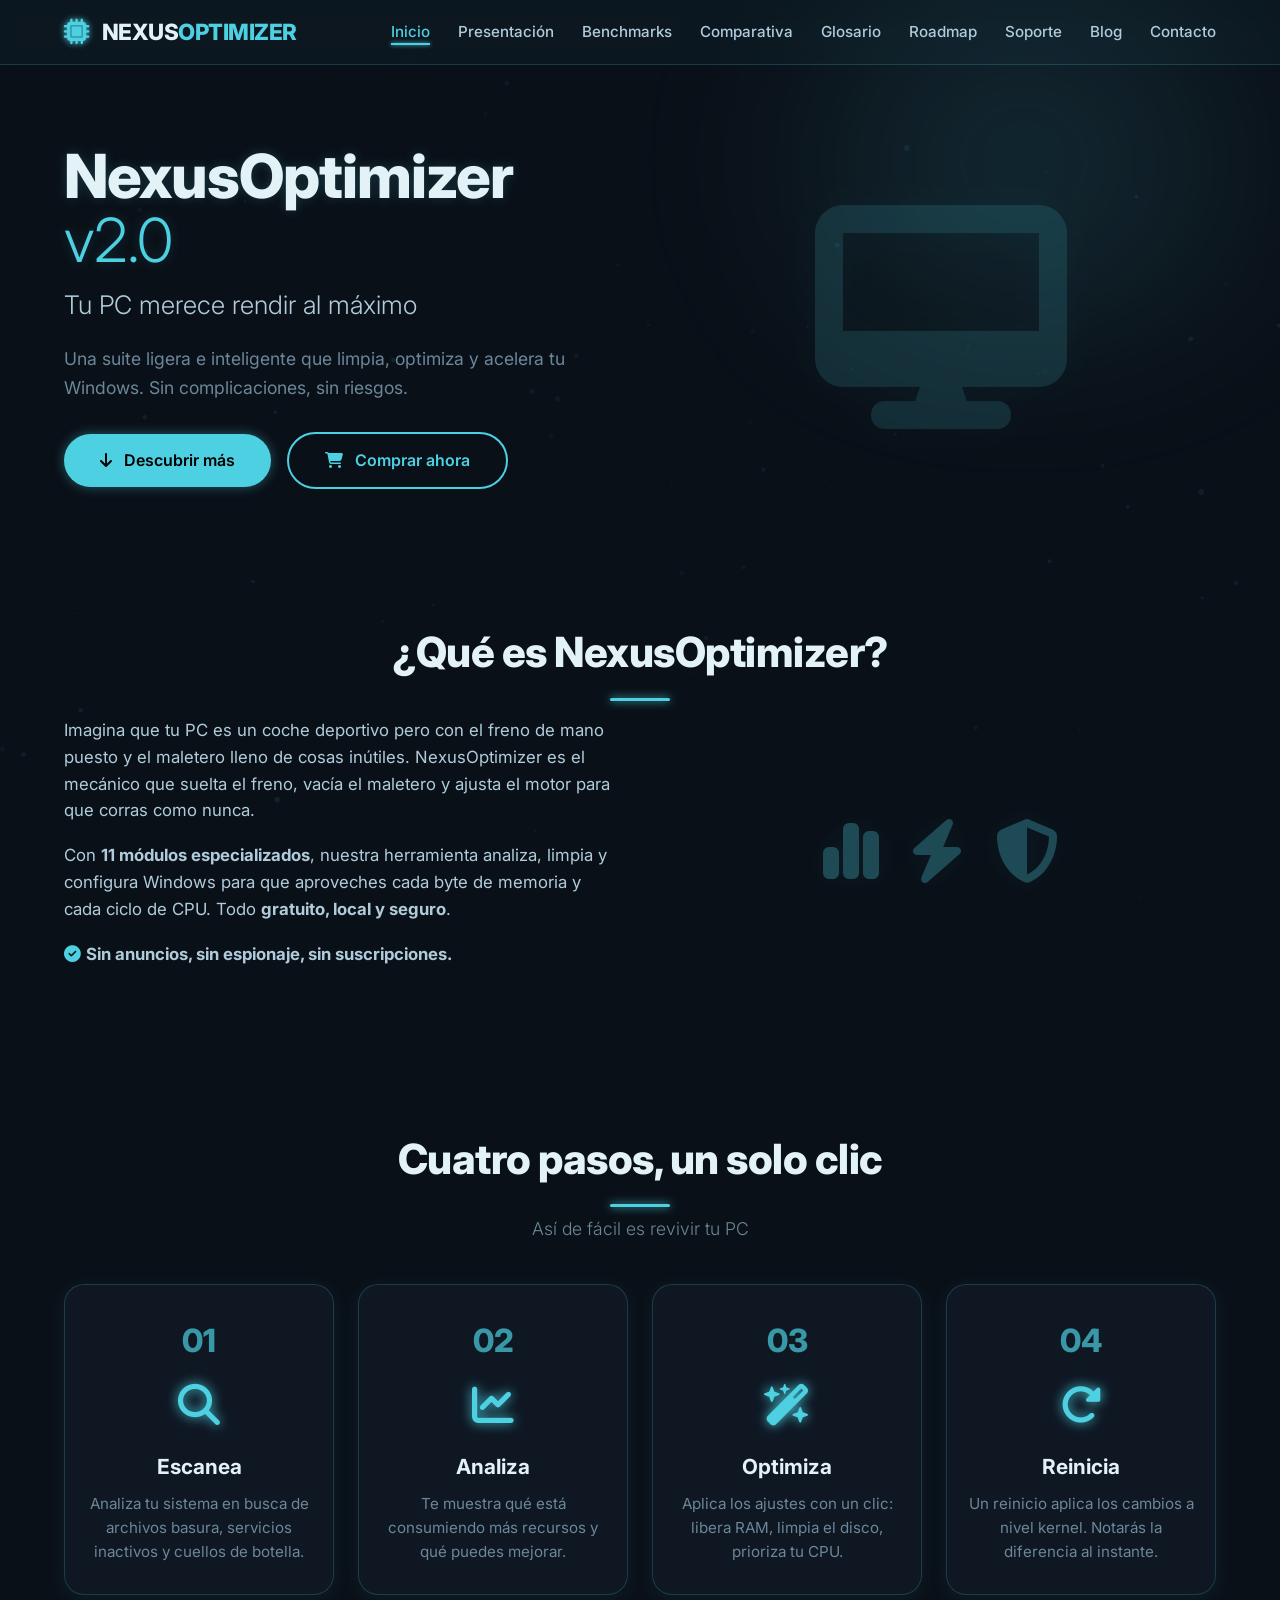
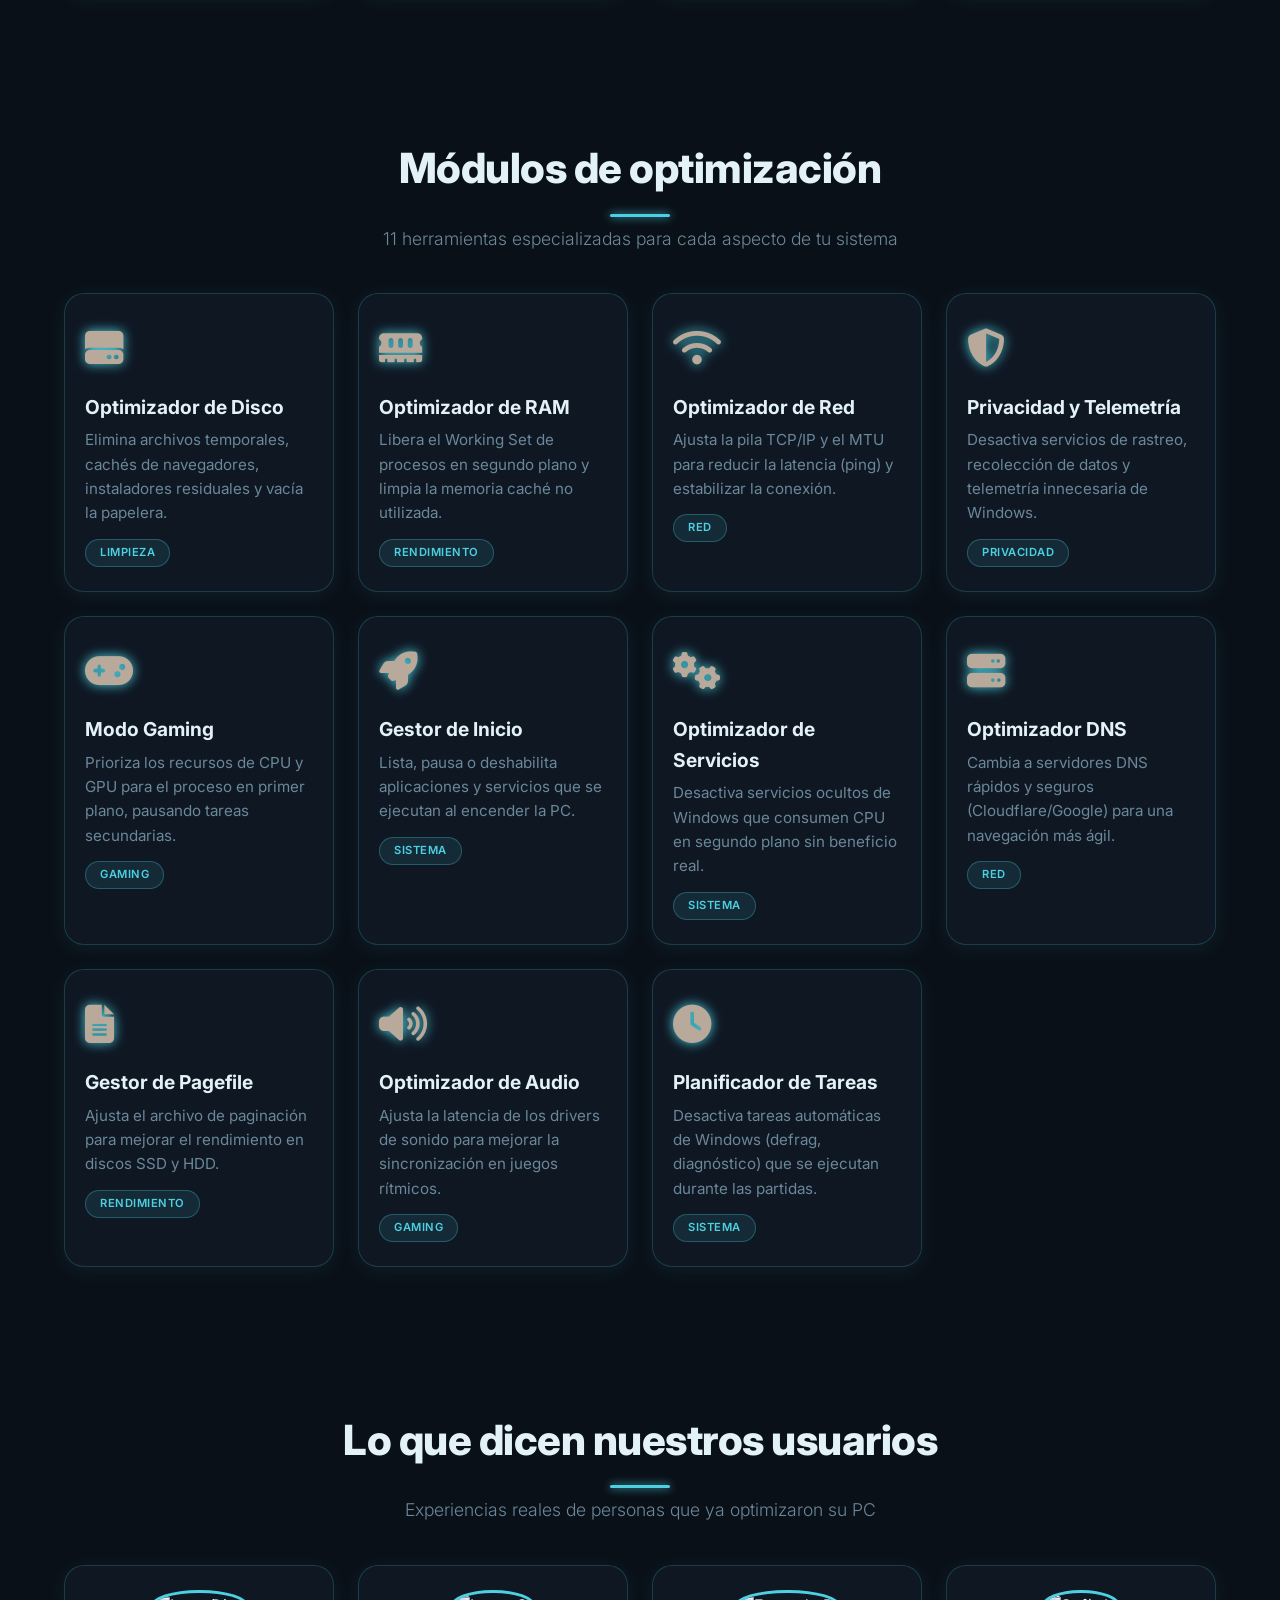
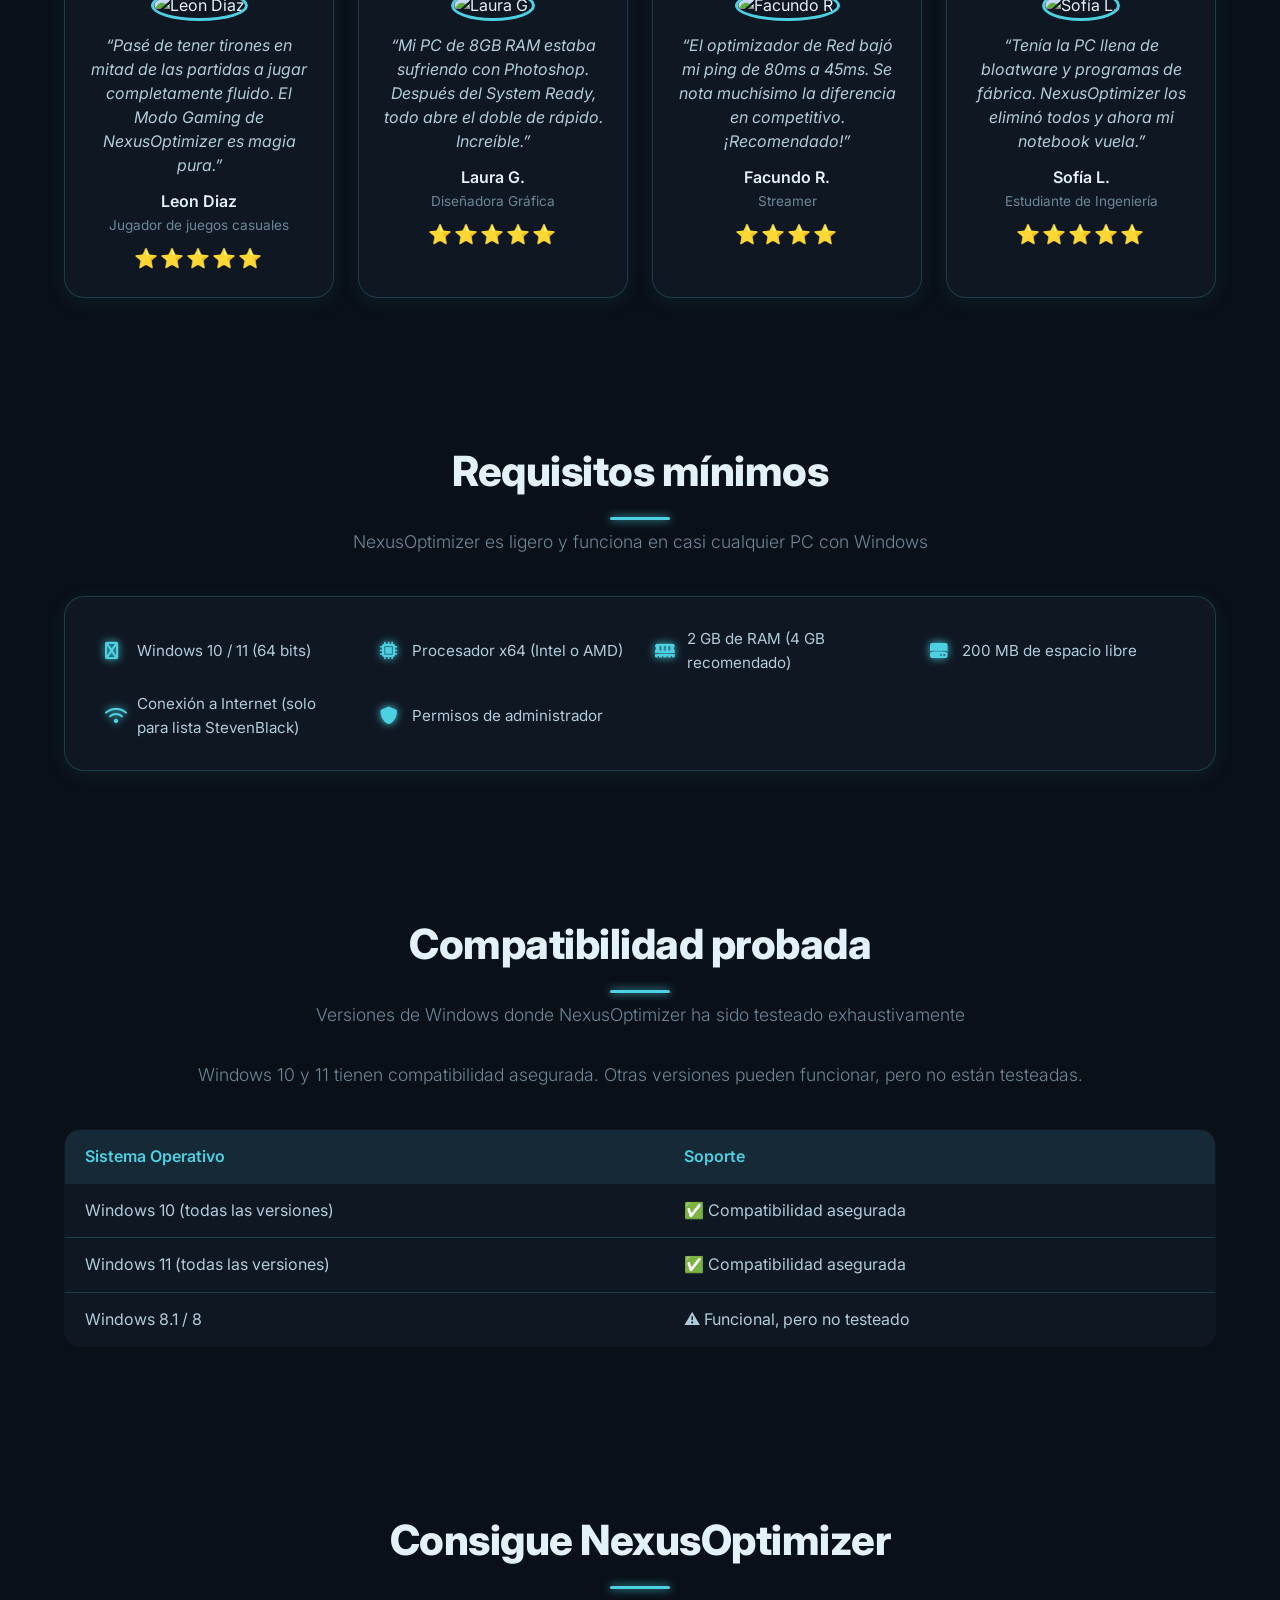
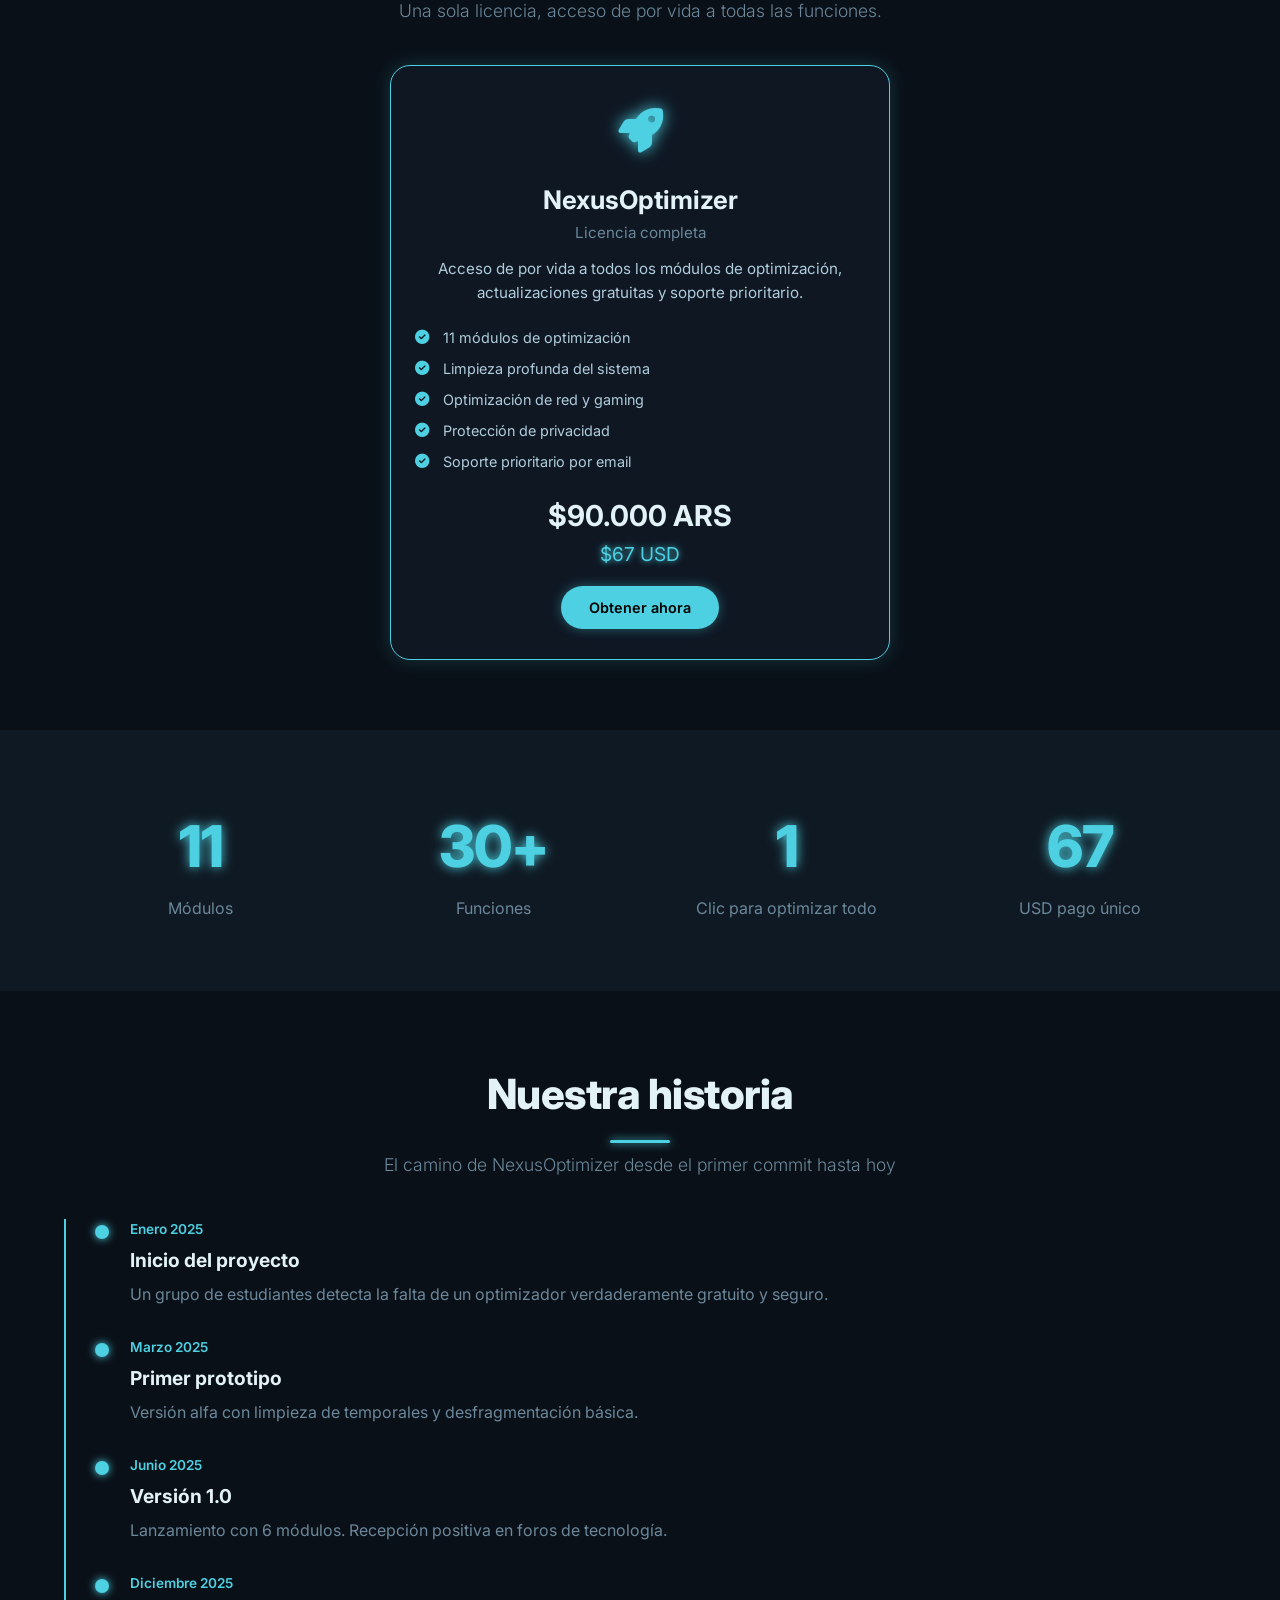
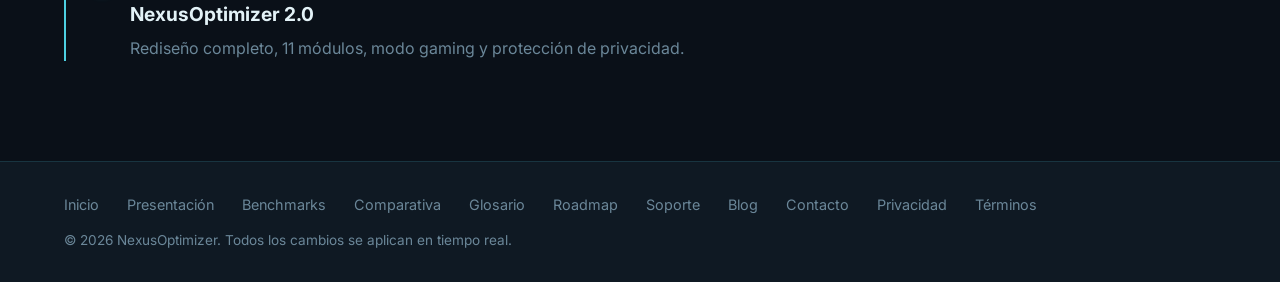
==== commit cb7195c0: "Corregir equipo y presentacion con datos reales" ====
--- a/index.html
+++ b/index.html
@@ -4,6 +4,7 @@
     <meta charset="UTF-8">
     <meta name="viewport" content="width=device-width, initial-scale=1.0">
     <title>NexusOptimizer — Potencia tu PC</title>
+    <link rel="icon" type="image/x-icon" href="favicon.ico">
     <link rel="preconnect" href="https://fonts.googleapis.com">
     <link rel="preconnect" href="https://fonts.gstatic.com" crossorigin>
     <link href="https://fonts.googleapis.com/css2?family=Inter:opsz,wght@14..32,300;14..32,400;14..32,600;14..32,700;14..32,800&display=swap" rel="stylesheet">
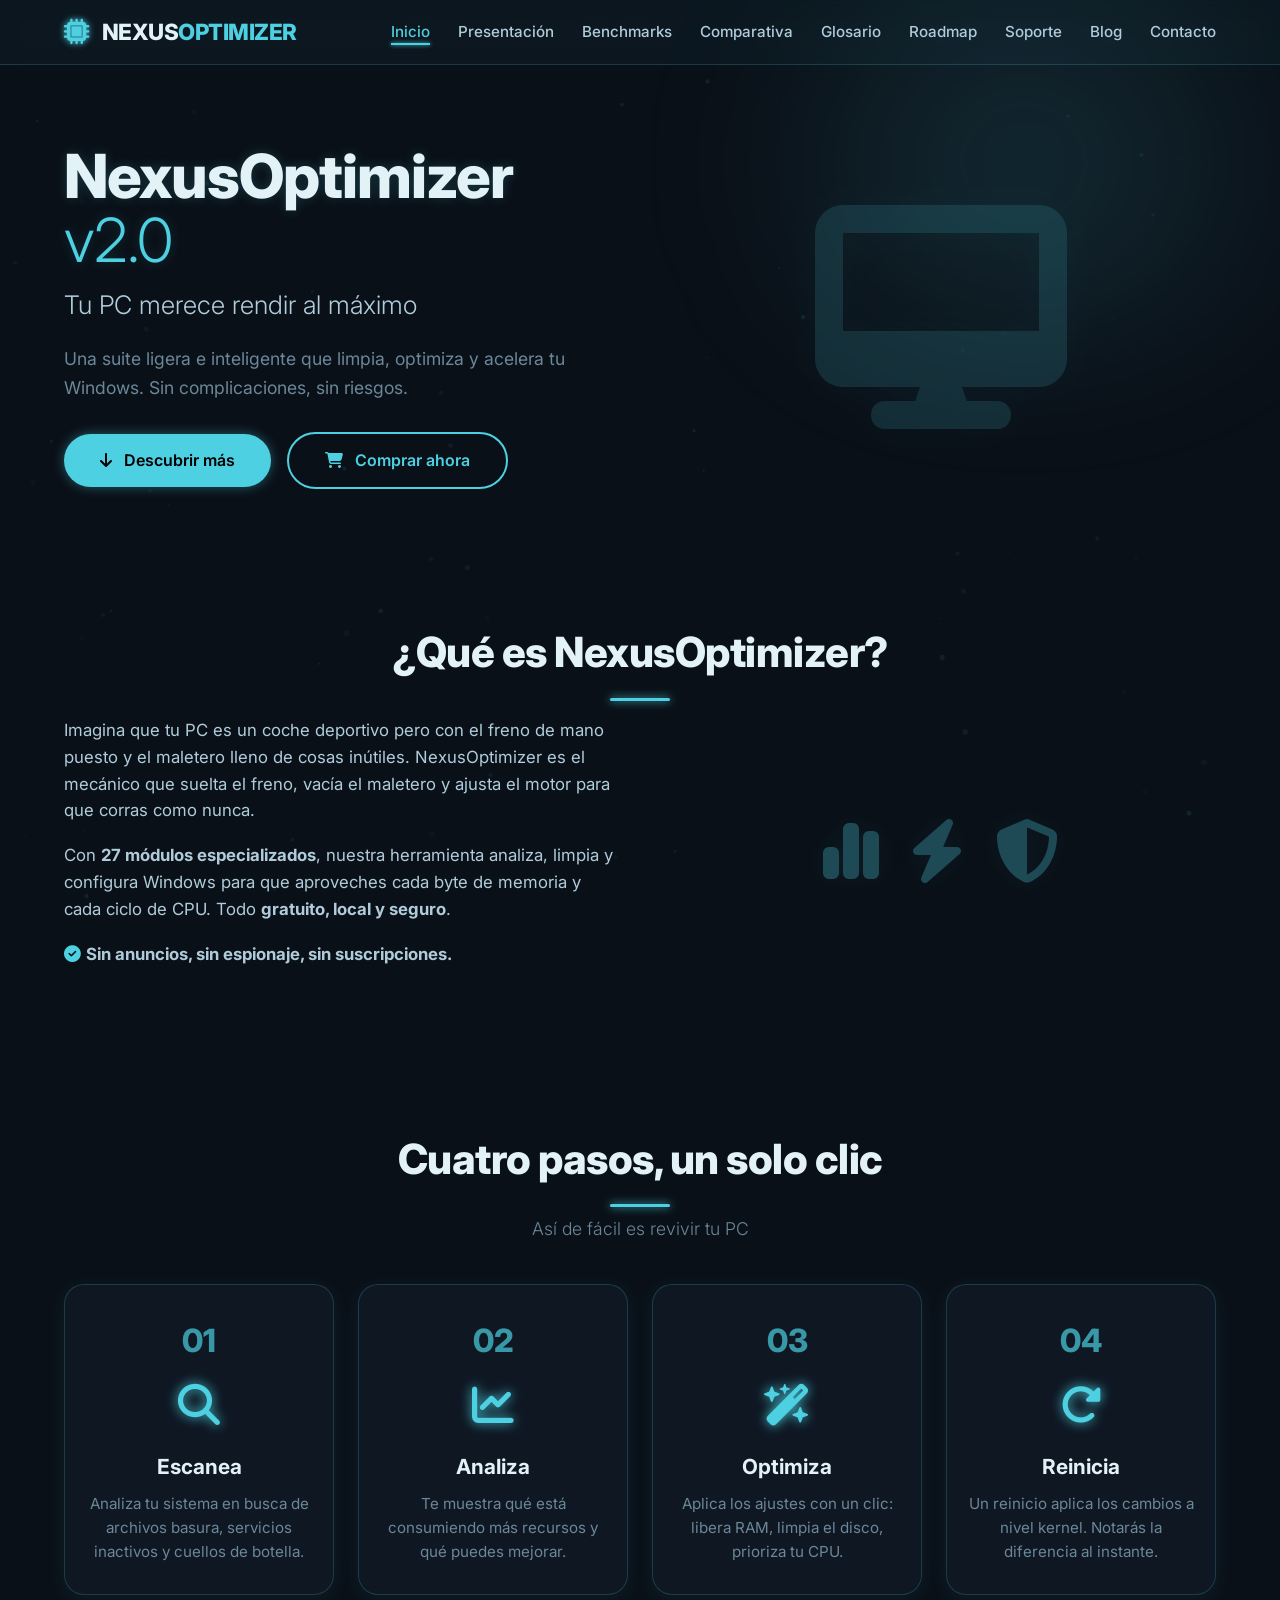
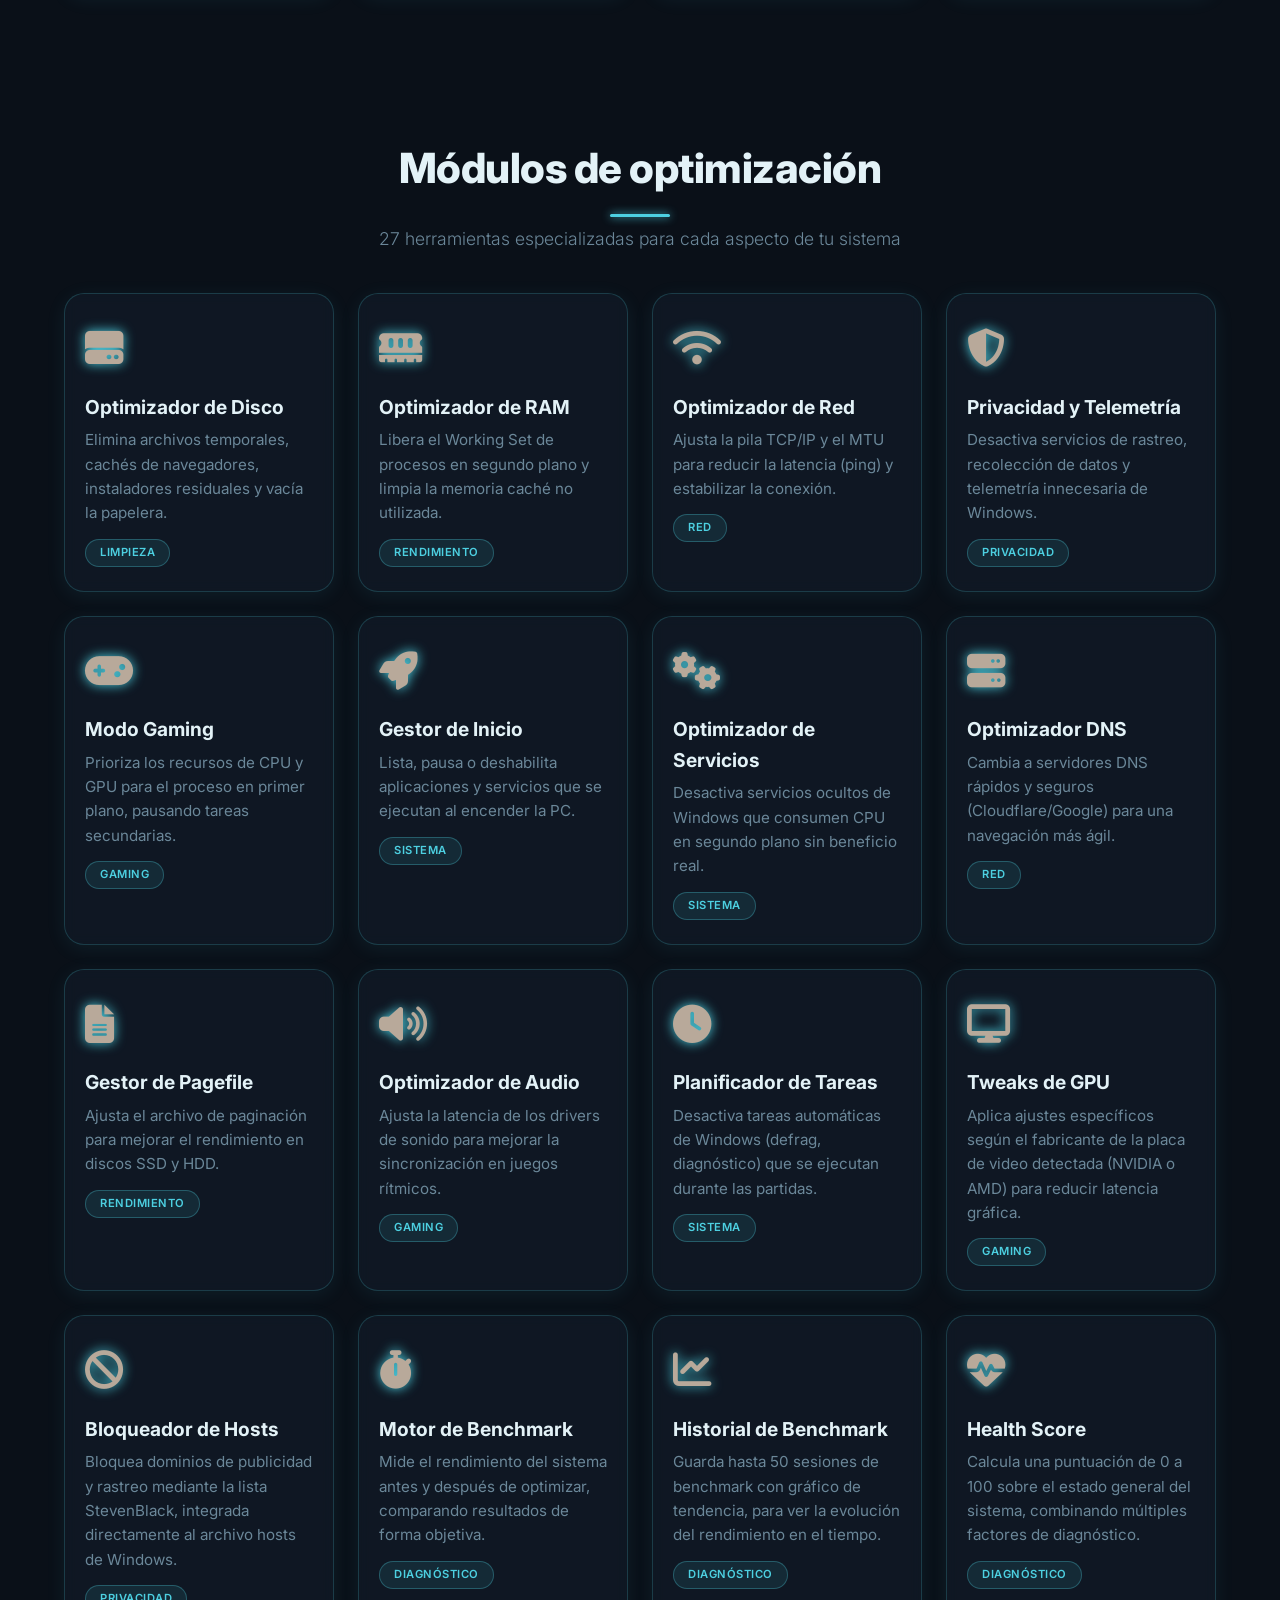
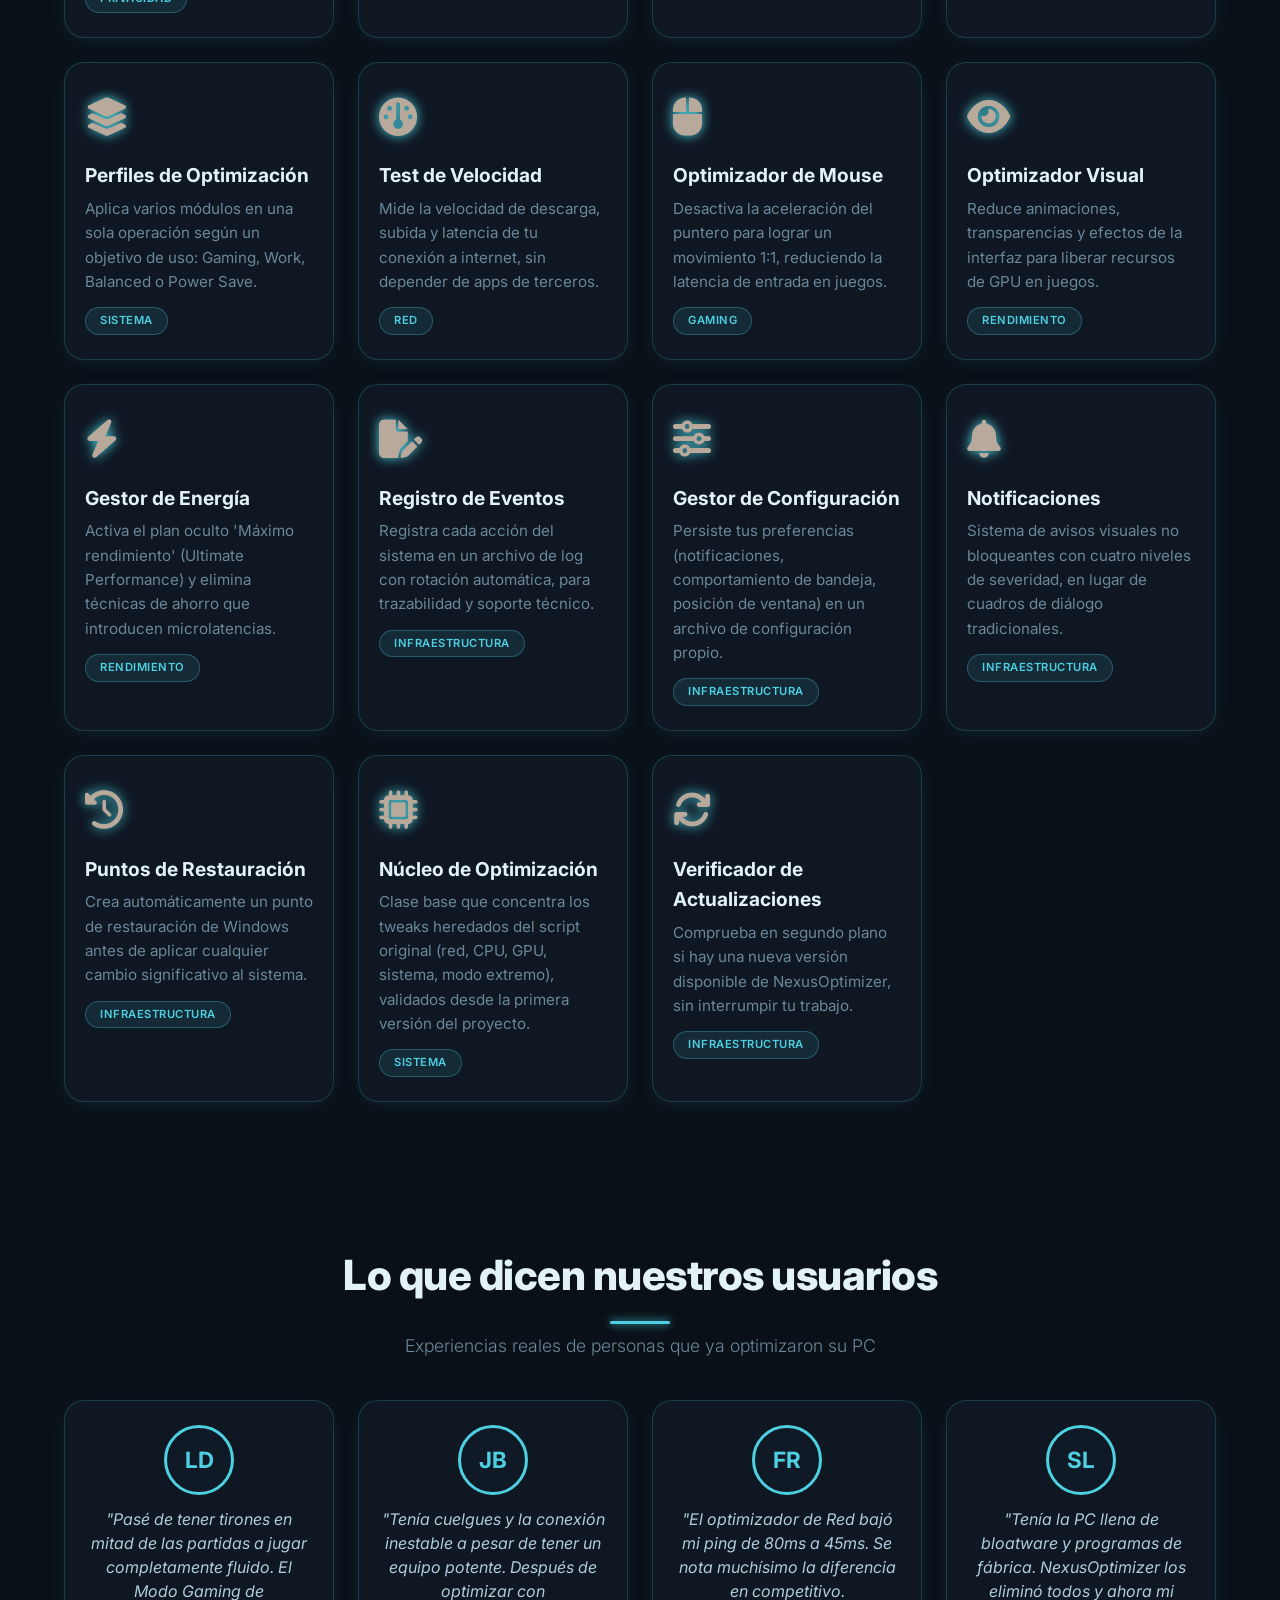
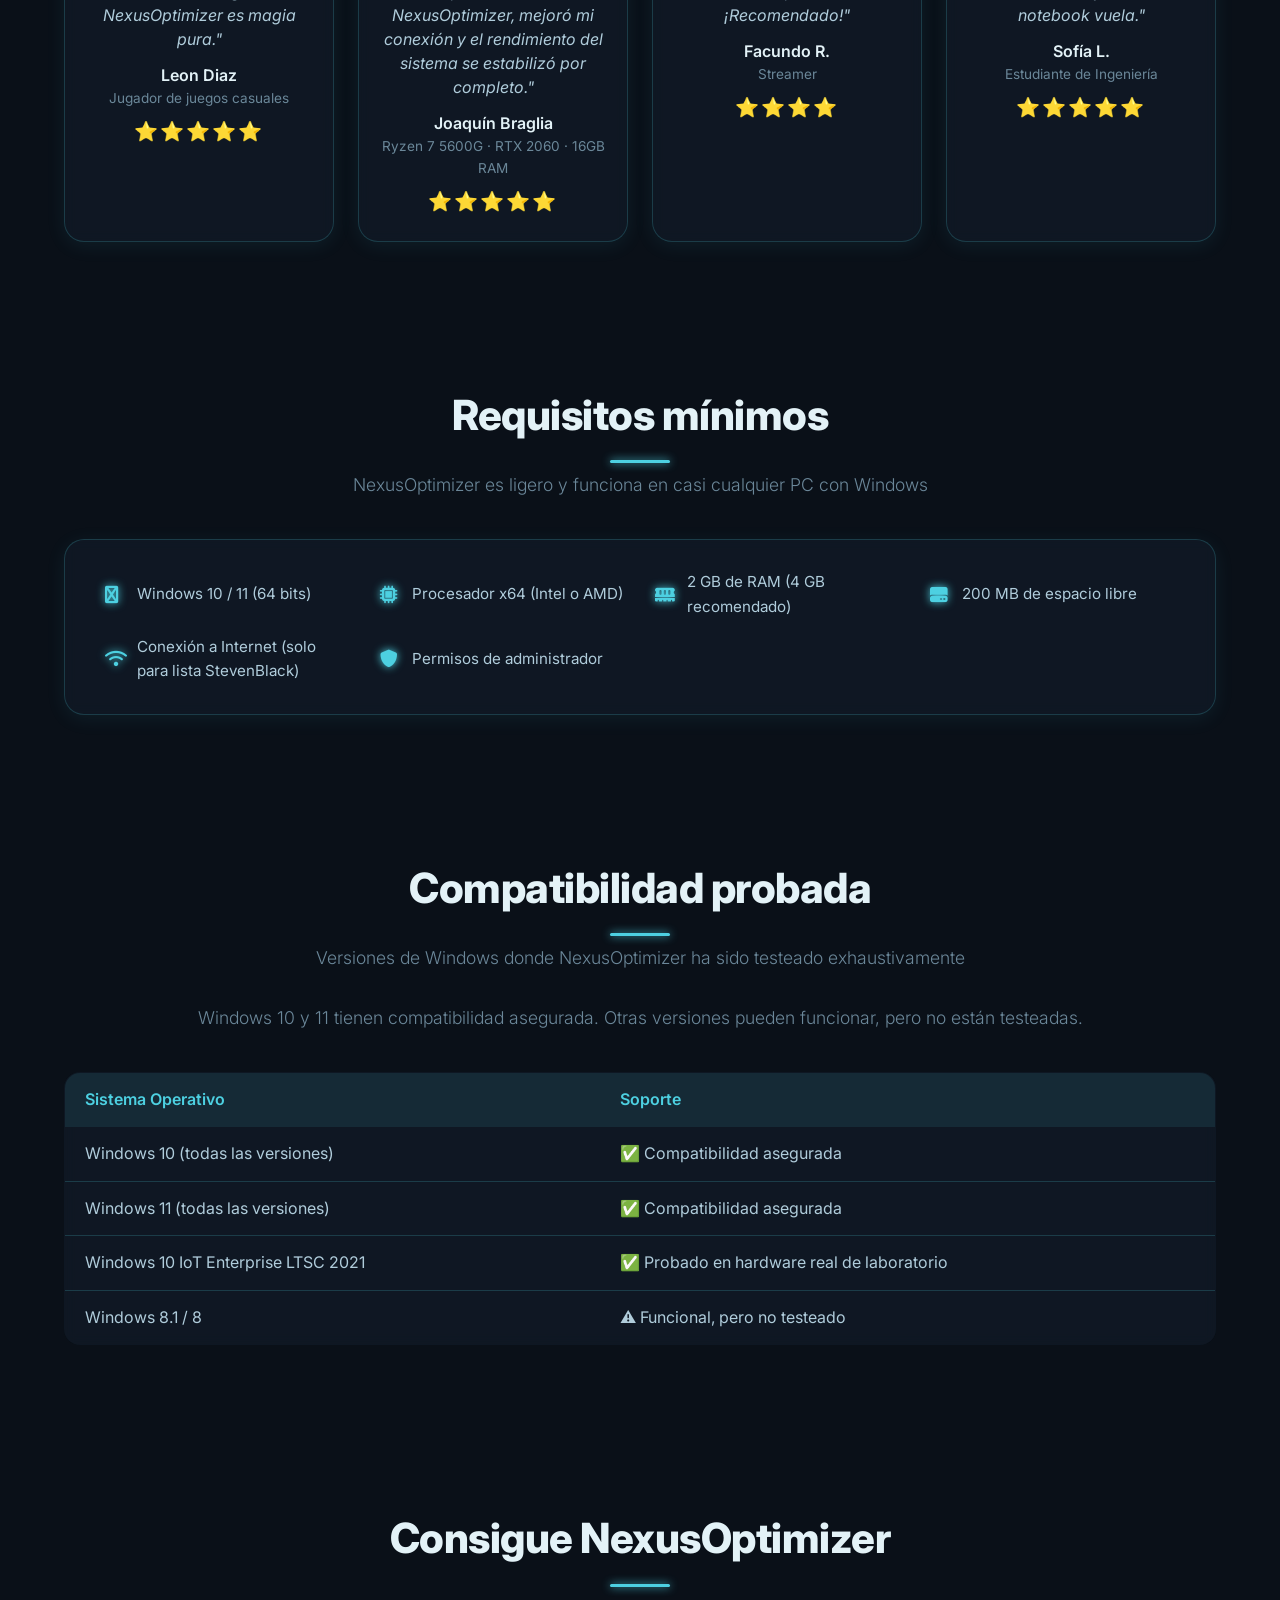
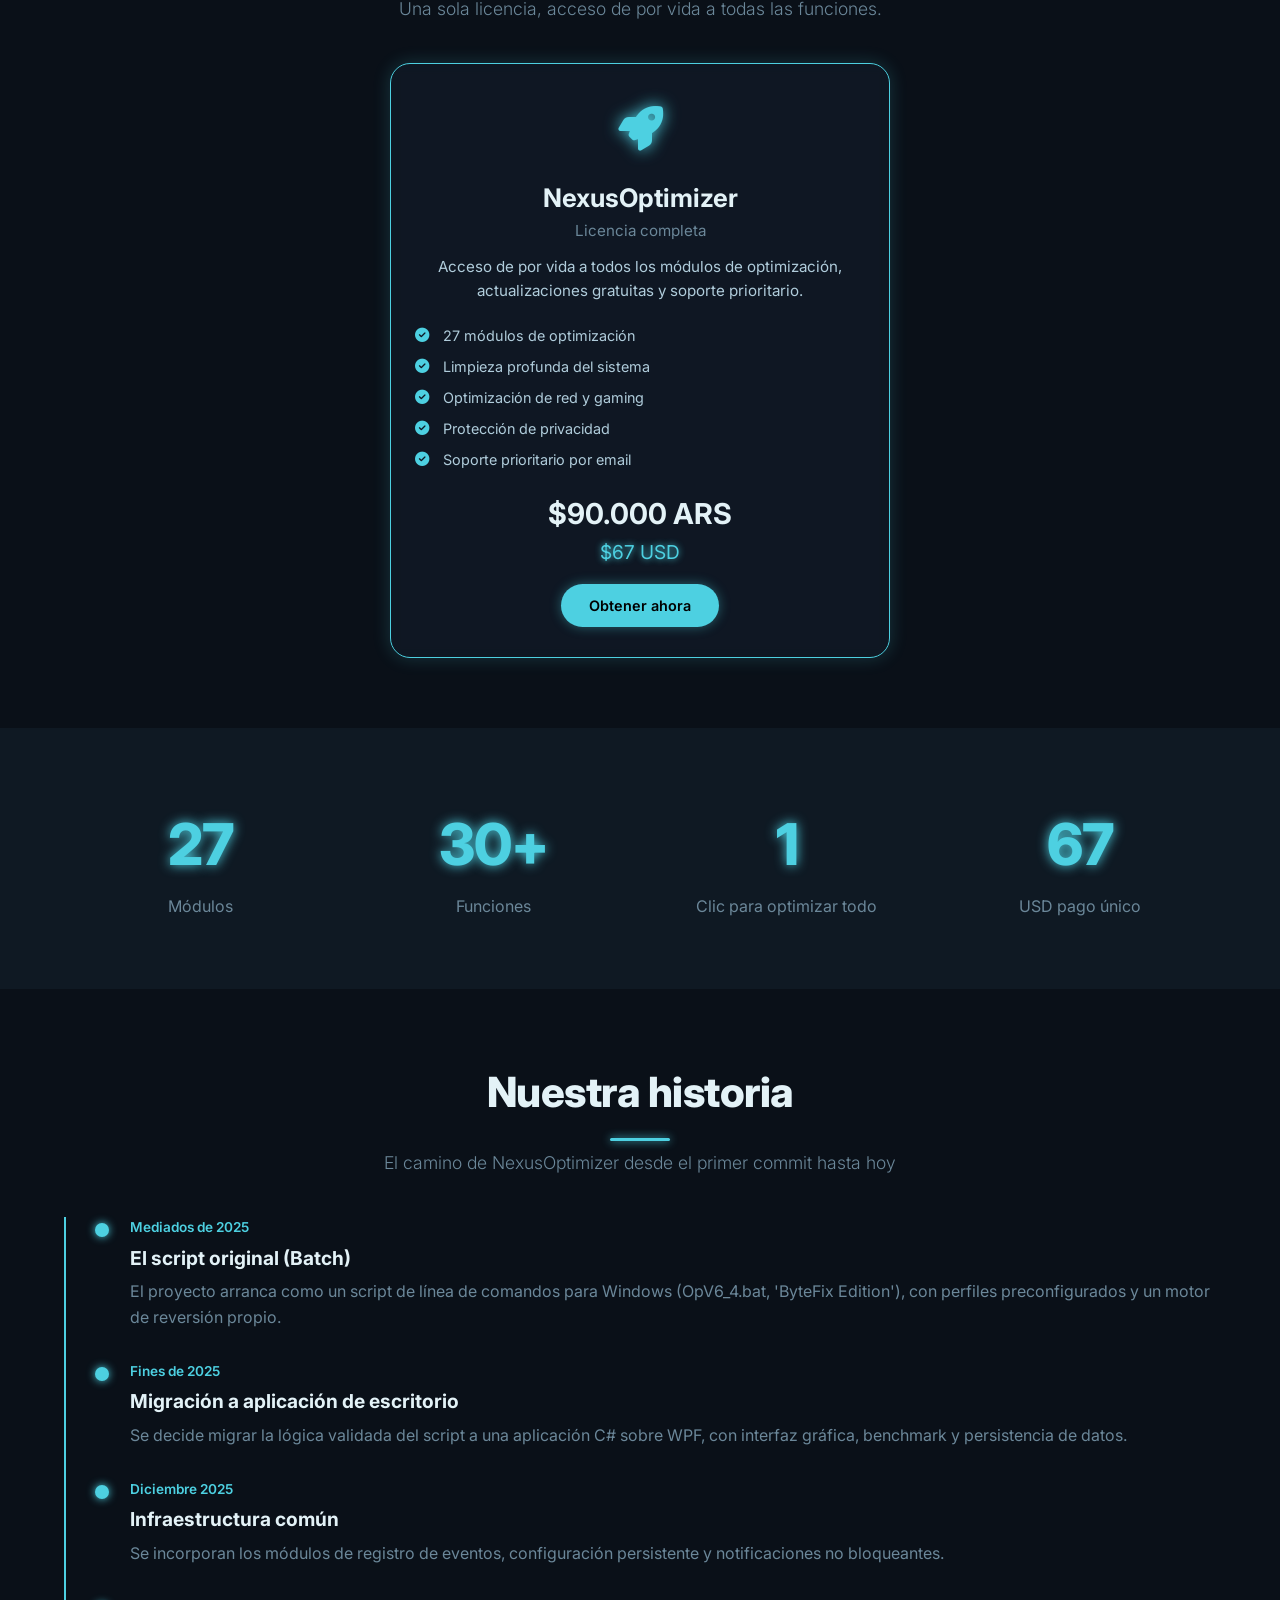
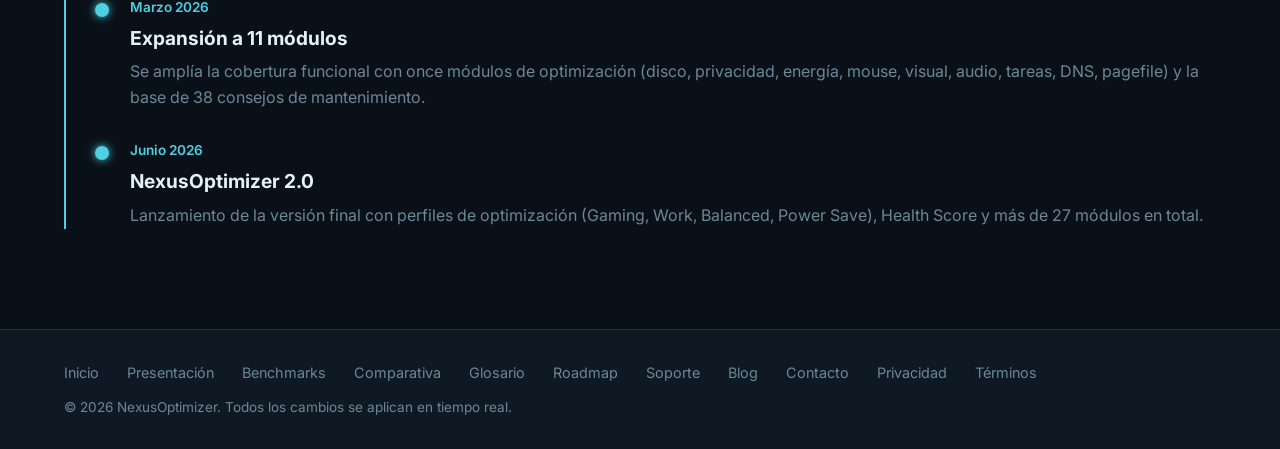
==== commit fda65977: "Correcion de todas las inconsistencias encontradas" ====
--- a/index.html
+++ b/index.html
@@ -63,7 +63,7 @@
                 <div class="que-es-content">
                     <div class="que-es-text">
                         <p>Imagina que tu PC es un coche deportivo pero con el freno de mano puesto y el maletero lleno de cosas inútiles. NexusOptimizer es el mecánico que suelta el freno, vacía el maletero y ajusta el motor para que corras como nunca.</p>
-                        <p>Con <strong>11 módulos especializados</strong>, nuestra herramienta analiza, limpia y configura Windows para que aproveches cada byte de memoria y cada ciclo de CPU. Todo <strong>gratuito, local y seguro</strong>.</p>
+                        <p>Con <strong>27 módulos especializados</strong>, nuestra herramienta analiza, limpia y configura Windows para que aproveches cada byte de memoria y cada ciclo de CPU. Todo <strong>gratuito, local y seguro</strong>.</p>
                         <p><i class="fas fa-check-circle" style="color:var(--accent);"></i> <strong>Sin anuncios, sin espionaje, sin suscripciones.</strong></p>
                     </div>
                     <div class="que-es-image">
@@ -115,7 +115,7 @@
         <section class="section modules">
             <div class="container">
                 <h2>Módulos de optimización</h2>
-                <p class="section-subtitle">11 herramientas especializadas para cada aspecto de tu sistema</p>
+                <p class="section-subtitle">27 herramientas especializadas para cada aspecto de tu sistema</p>
                 <div id="modules-container" class="modules-grid">
                     <!-- Cargado desde modules.json -->
                 </div>
@@ -183,7 +183,7 @@
         <section class="section stats">
             <div class="container stats-grid">
                 <div class="stat-item">
-                    <span class="stat-number">11</span>
+                    <span class="stat-number">27</span>
                     <span class="stat-label">Módulos</span>
                 </div>
                 <div class="stat-item">
--- a/assets/css/styles.css
+++ b/assets/css/styles.css
@@ -223,6 +223,15 @@
     color: var(--accent) !important;
     box-shadow: none !important;
 }
+.btn-whatsapp {
+    background: #25D366 !important;
+    color: #fff !important;
+    box-shadow: 0 0 12px rgba(37,211,102,0.4) !important;
+}
+.btn-whatsapp:hover {
+    background: #1ebe57 !important;
+    box-shadow: 0 0 18px rgba(37,211,102,0.6) !important;
+}
 .btn-secondary:hover {
     background: rgba(77,208,225,0.1) !important;
     box-shadow: 0 0 18px rgba(77,208,225,0.3) !important;
@@ -1357,6 +1366,20 @@
     margin-bottom: 12px;
     aspect-ratio: 1/1;
 }
+.testimonial-avatar-initials {
+    width: 70px;
+    height: 70px;
+    border-radius: 50%;
+    border: 3px solid var(--accent);
+    margin: 0 auto 12px;
+    display: flex;
+    align-items: center;
+    justify-content: center;
+    font-size: 1.4rem;
+    font-weight: 700;
+    color: var(--accent);
+    background: var(--bg-card);
+}
 .testimonial-text {
     font-size: 1rem;
     color: var(--text-secondary);
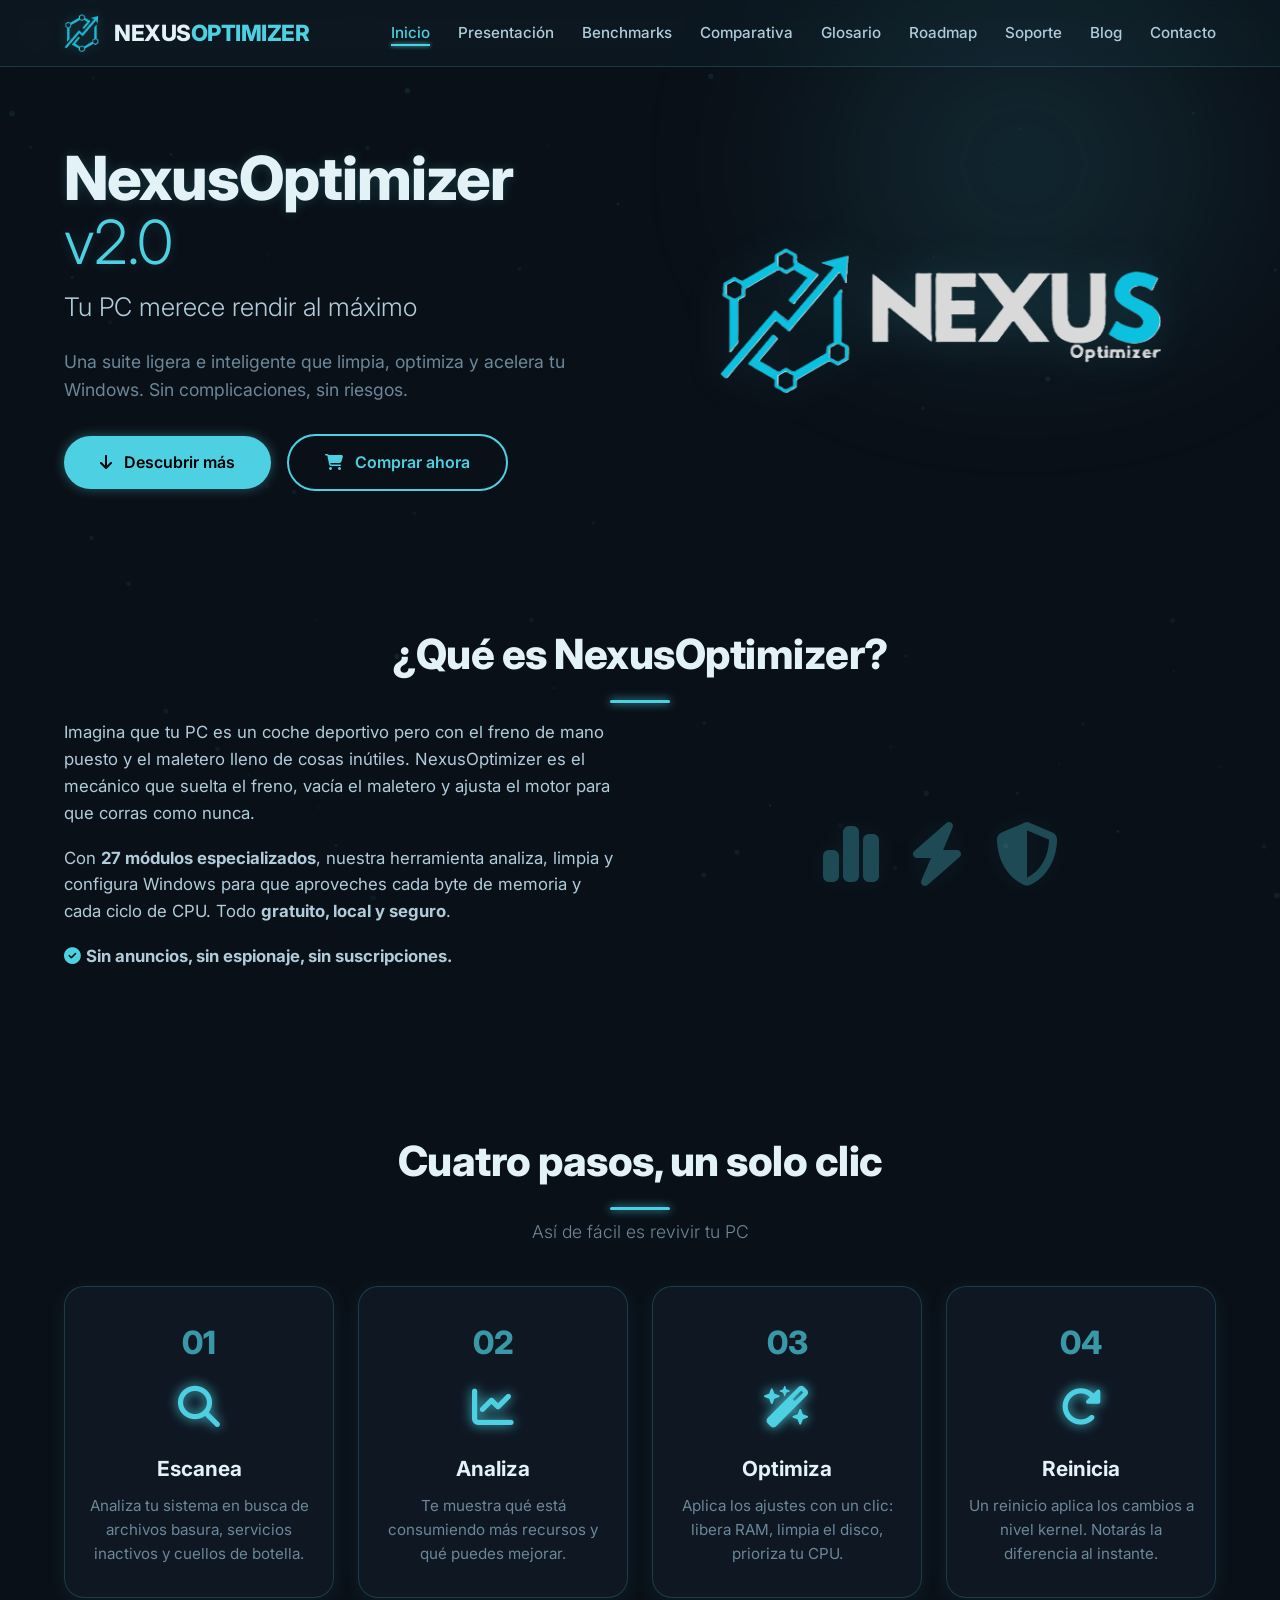
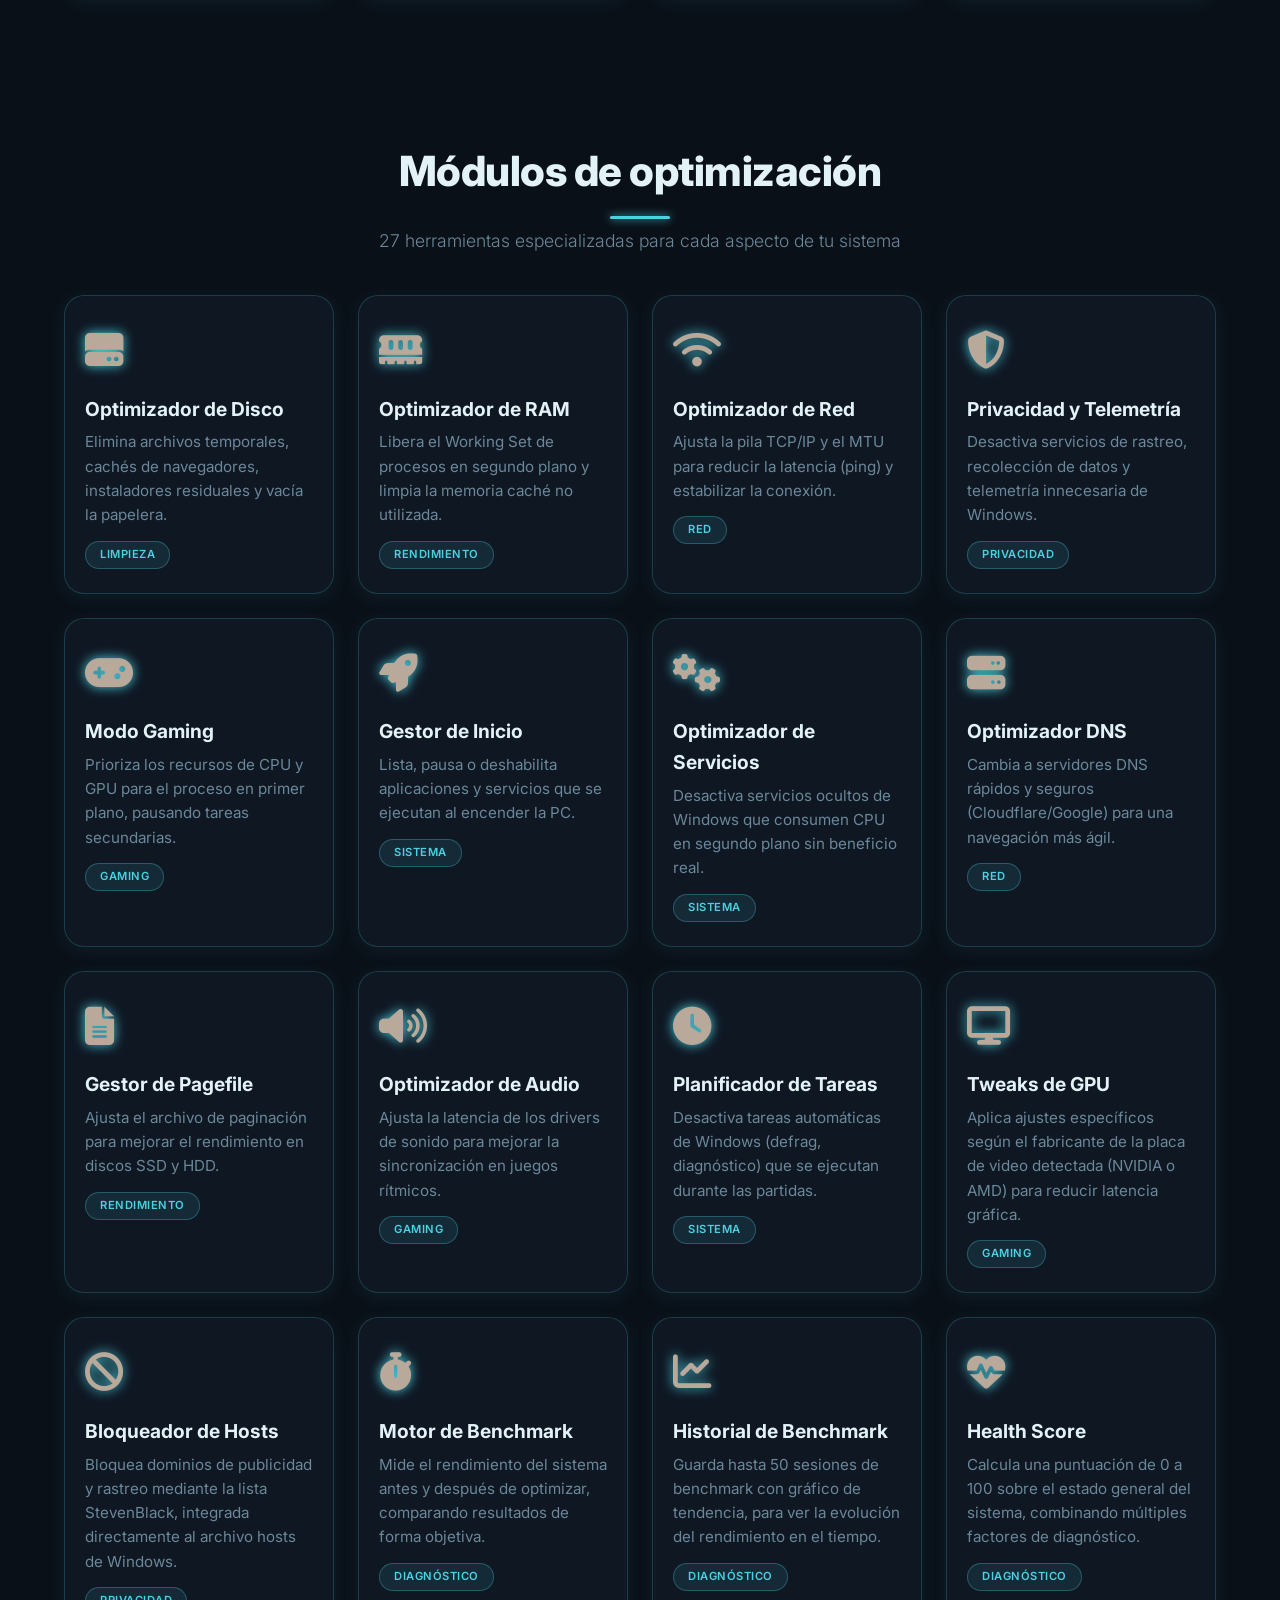
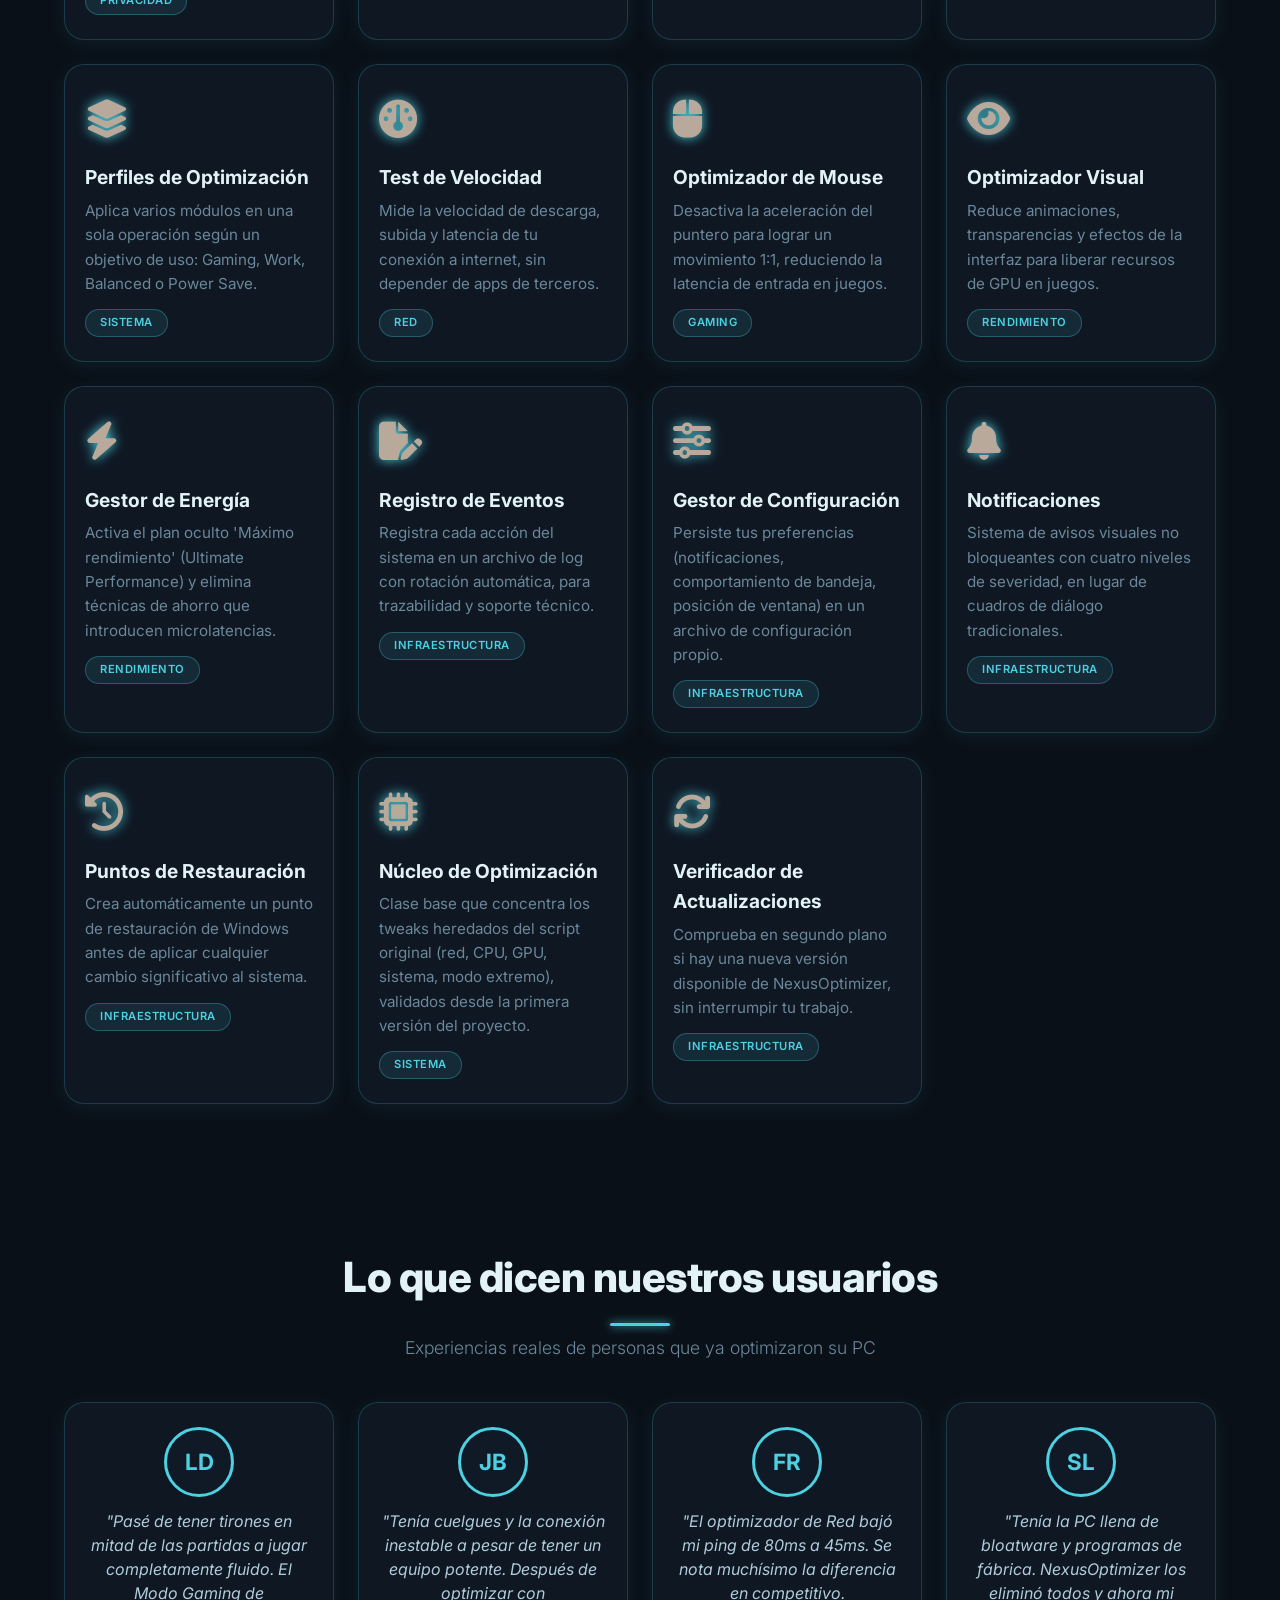
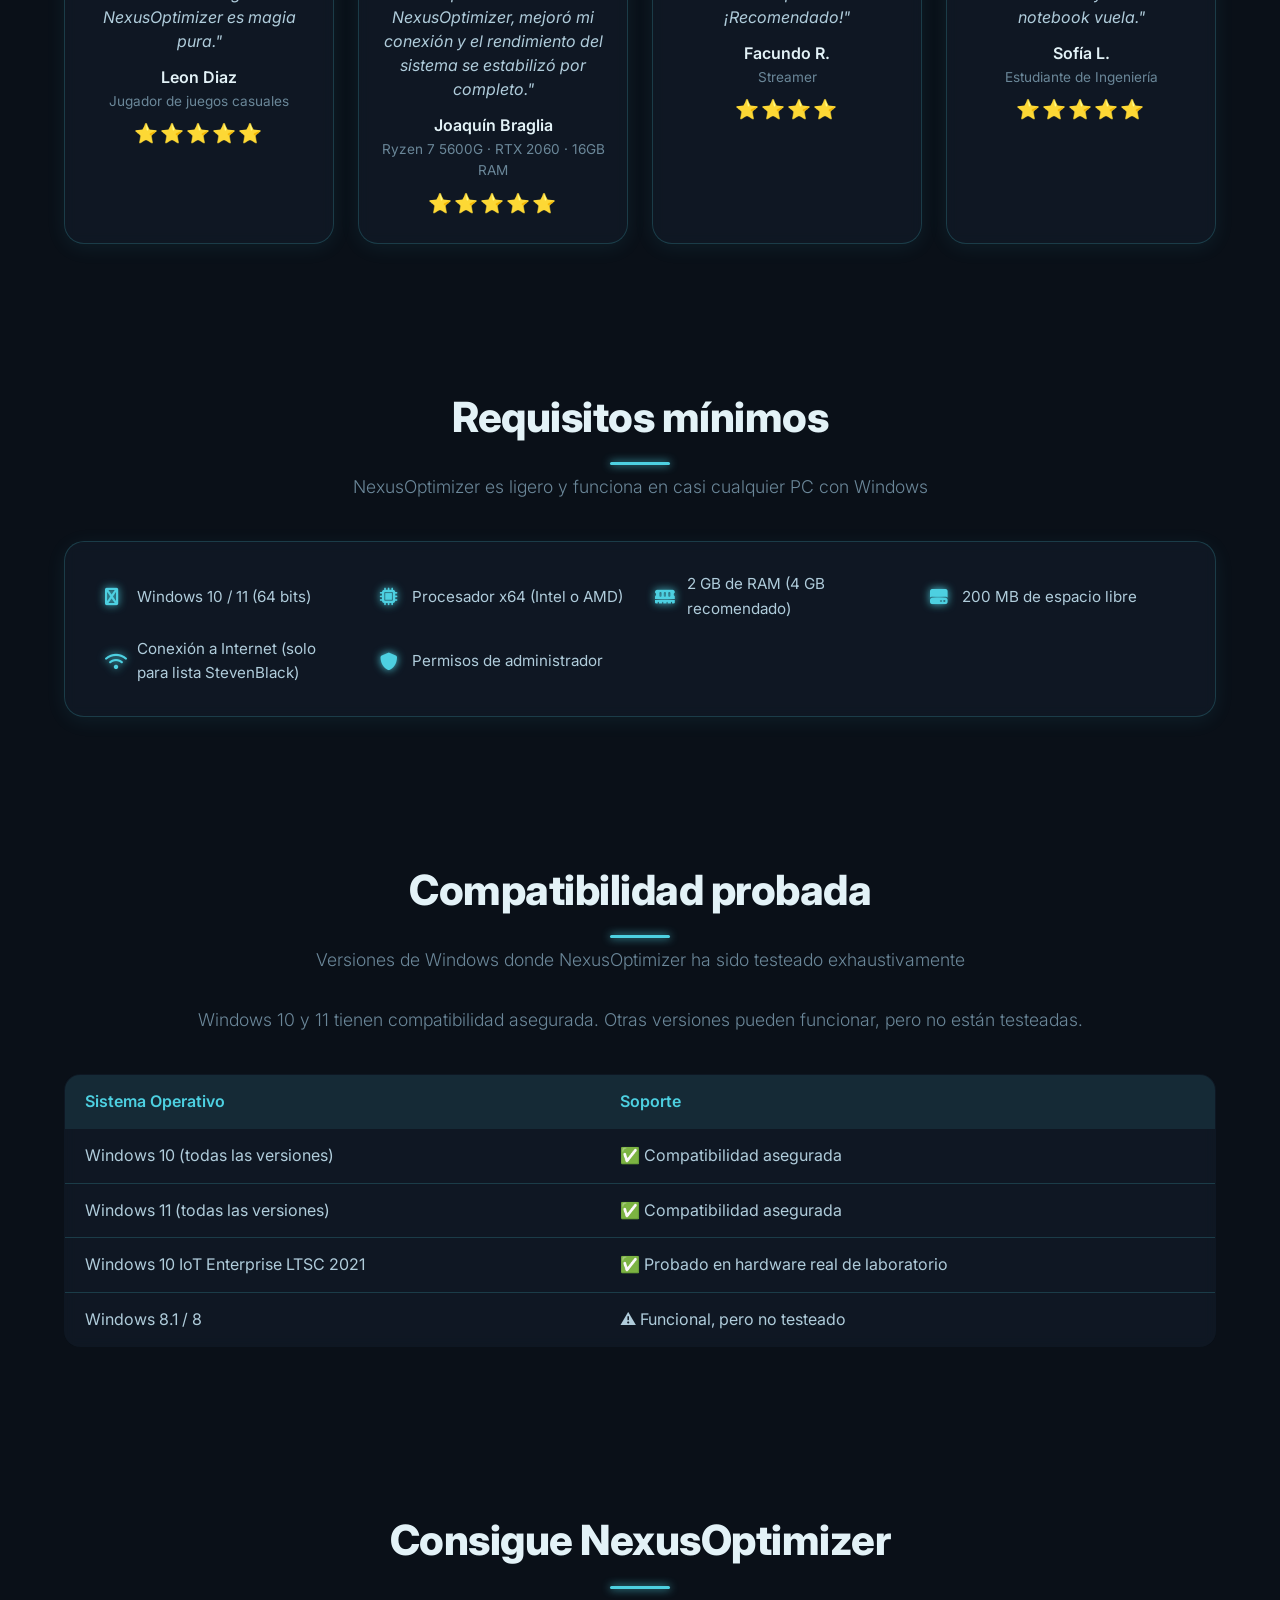
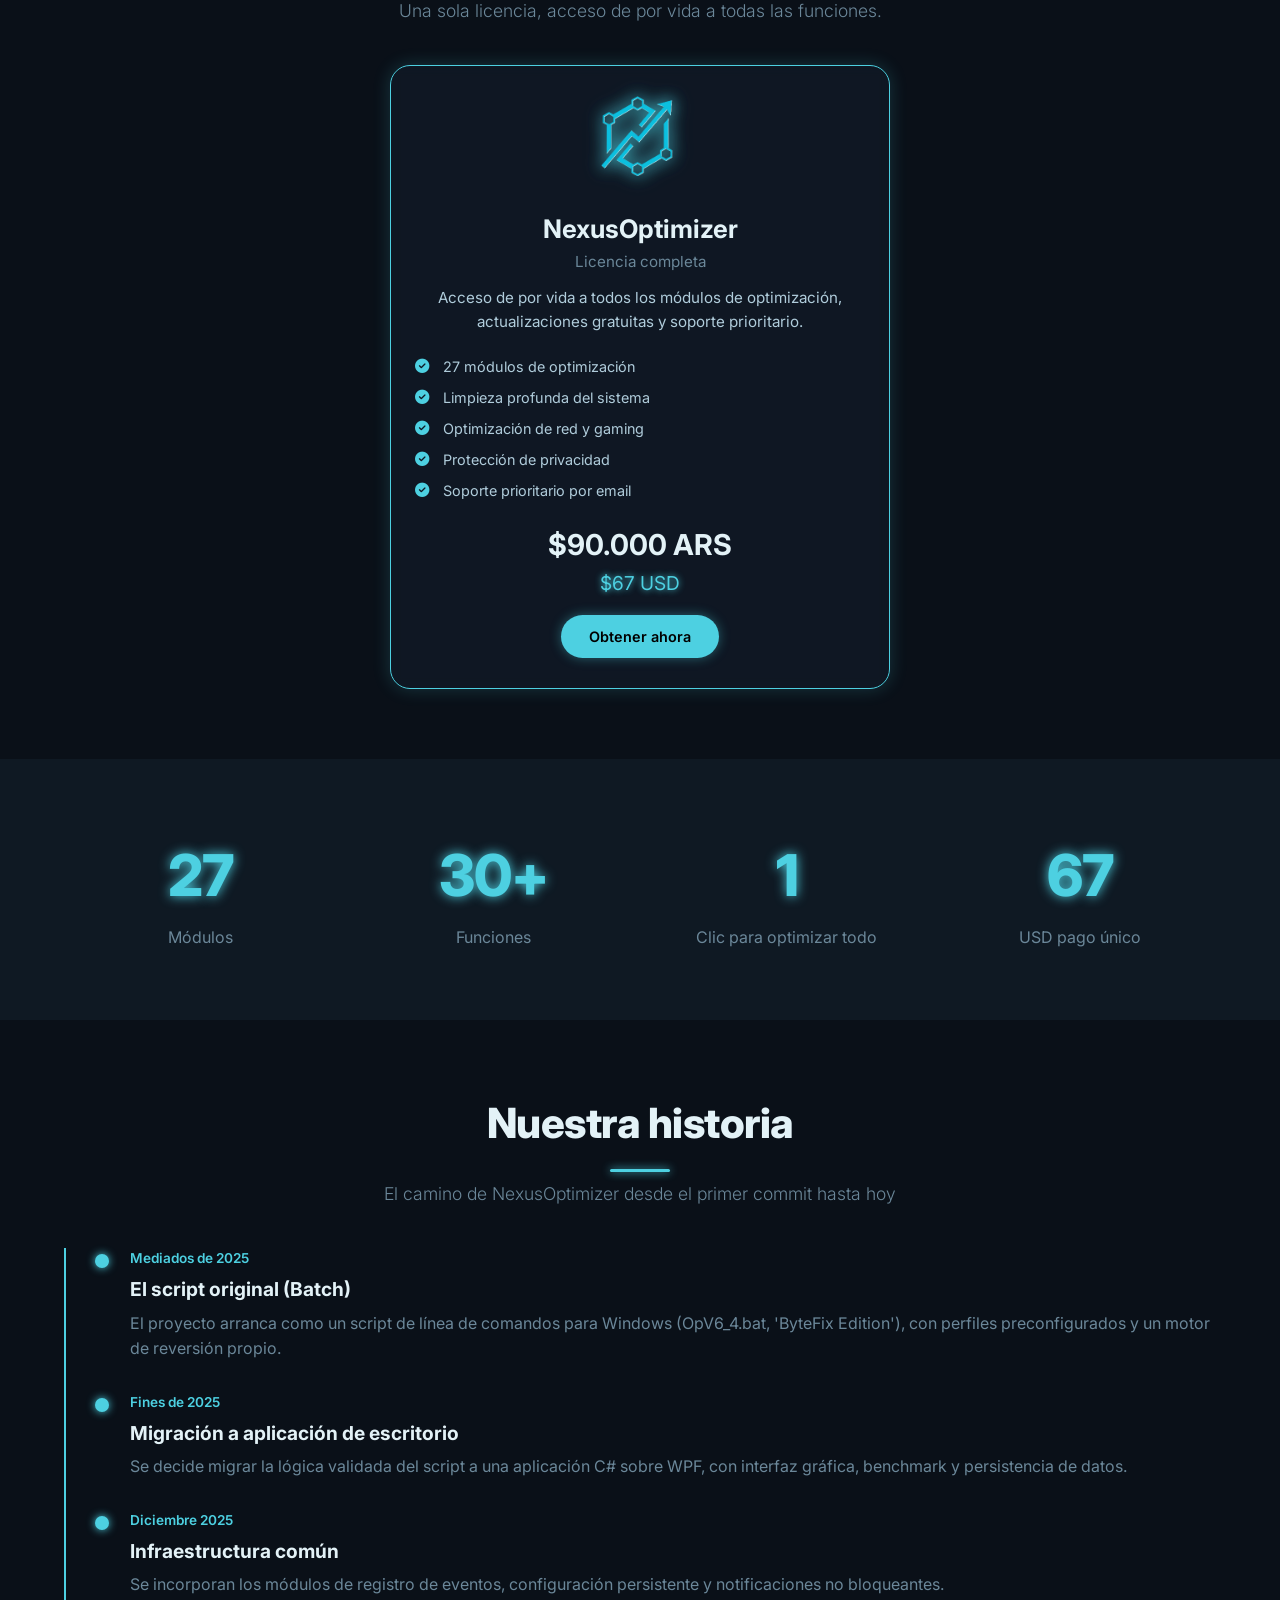
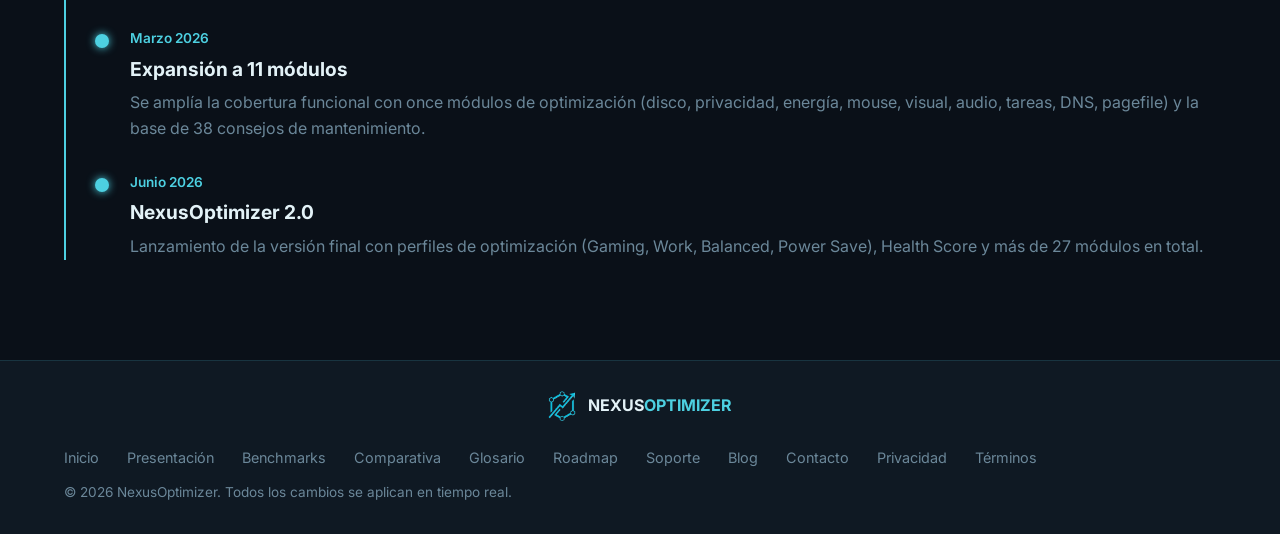
==== commit 4d5651bb: "Modificiones en el html, agrega de assets, js rehecho" ====
--- a/index.html
+++ b/index.html
@@ -5,6 +5,8 @@
     <meta name="viewport" content="width=device-width, initial-scale=1.0">
     <title>NexusOptimizer — Potencia tu PC</title>
     <link rel="icon" type="image/x-icon" href="favicon.ico">
+    <link rel="manifest" href="/site.webmanifest">
+    <meta name="theme-color" content="#ffffff">
     <link rel="preconnect" href="https://fonts.googleapis.com">
     <link rel="preconnect" href="https://fonts.gstatic.com" crossorigin>
     <link href="https://fonts.googleapis.com/css2?family=Inter:opsz,wght@14..32,300;14..32,400;14..32,600;14..32,700;14..32,800&display=swap" rel="stylesheet">
@@ -16,10 +18,12 @@
 
     <header>
         <div class="container header-content">
-            <div class="logo">
-                <i class="fas fa-microchip logo-icon"></i>
-                <span class="logo-text">NEXUS<span class="highlight">OPTIMIZER</span></span>
-            </div>
+                <div class="logo">
+                    <a href="index.html" style="display:flex; align-items:center; gap:12px; text-decoration:none; color:inherit;">
+                        <img src="assets/images/logo_nexus_192x192.png" alt="NexusOptimizer" class="logo-img">
+                        <span class="logo-text">NEXUS<span class="highlight">OPTIMIZER</span></span>
+                    </a>
+                </div>
             <nav>
                 <ul class="nav-links" id="navLinks">
                     <li><a href="index.html" class="active">Inicio</a></li>
@@ -51,7 +55,7 @@
                     <a href="comprar.html" class="btn-primary btn-secondary" style="margin-left:12px;"><i class="fas fa-shopping-cart"></i> Comprar ahora</a>
                 </div>
                 <div class="hero-image">
-                    <i class="fas fa-desktop hero-icon"></i>
+                    <img src="assets/images/logotipo_nexus.png" alt="NexusOptimizer" class="hero-logo">
                 </div>
             </div>
         </section>
@@ -212,26 +216,28 @@
             </div>
         </section>
     </main>
-
-    <footer>
-        <div class="container footer-content">
-            <div class="footer-links">
-                <a href="index.html">Inicio</a>
-                <a href="presentacion.html">Presentación</a>
-                <a href="benchmarks.html">Benchmarks</a>
-                <a href="comparativa.html">Comparativa</a>
-                <a href="glossary.html">Glosario</a>
-                <a href="roadmap.html">Roadmap</a>
-                <a href="support.html">Soporte</a>
-                <a href="blog.html">Blog</a>
-                <a href="contacto.html">Contacto</a>
-                <a href="privacidad.html">Privacidad</a>
-                <a href="terminos.html">Términos</a>
-            </div>
-            <p>&copy; 2026 NexusOptimizer. Todos los cambios se aplican en tiempo real.</p>
-        </div>
-    </footer>
-
+        <footer>
+            <div class="container footer-content">
+                <div style="display:flex; align-items:center; gap:10px; margin-bottom:12px; width:100%; justify-content:center;">
+                    <img src="assets/images/logo_nexus_192x192.png" alt="NexusOptimizer" style="height:30px; width:auto;">
+                    <span style="font-weight:700; color:var(--text-primary);">NEXUS<span style="color:var(--accent);">OPTIMIZER</span></span>
+                </div>
+                    <div class="footer-links">
+                        <a href="index.html">Inicio</a>
+                        <a href="presentacion.html">Presentación</a>
+                        <a href="benchmarks.html">Benchmarks</a>
+                        <a href="comparativa.html">Comparativa</a>
+                        <a href="glossary.html">Glosario</a>
+                        <a href="roadmap.html">Roadmap</a>
+                        <a href="support.html">Soporte</a>
+                        <a href="blog.html">Blog</a>
+                        <a href="contacto.html">Contacto</a>
+                        <a href="privacidad.html">Privacidad</a>
+                        <a href="terminos.html">Términos</a>
+                    </div>
+                <p>&copy; 2026 NexusOptimizer. Todos los cambios se aplican en tiempo real.</p>
+            </div>
+        </footer>
     <script src="assets/js/main.js"></script>
 </body>
 </html>
--- a/assets/css/styles.css
+++ b/assets/css/styles.css
@@ -1787,4 +1787,25 @@
 .comparativa-table td:nth-child(8) {
     color: #ffd93d;
     letter-spacing: 2px;
+}
+
+.logo-img {
+    height: 38px;
+    width: auto;
+    vertical-align: middle;
+    filter: drop-shadow(0 0 6px rgba(77, 208, 225, 0.3));
+}
+
+.hero-logo {
+    max-width: 80%;
+    height: auto;
+    display: block;
+    margin: 0 auto;
+    filter: drop-shadow(0 0 20px rgba(77, 208, 225, 0.15));
+}
+
+@media (max-width: 480px) {
+    .logo-img {
+        height: 28px;
+    }
 }
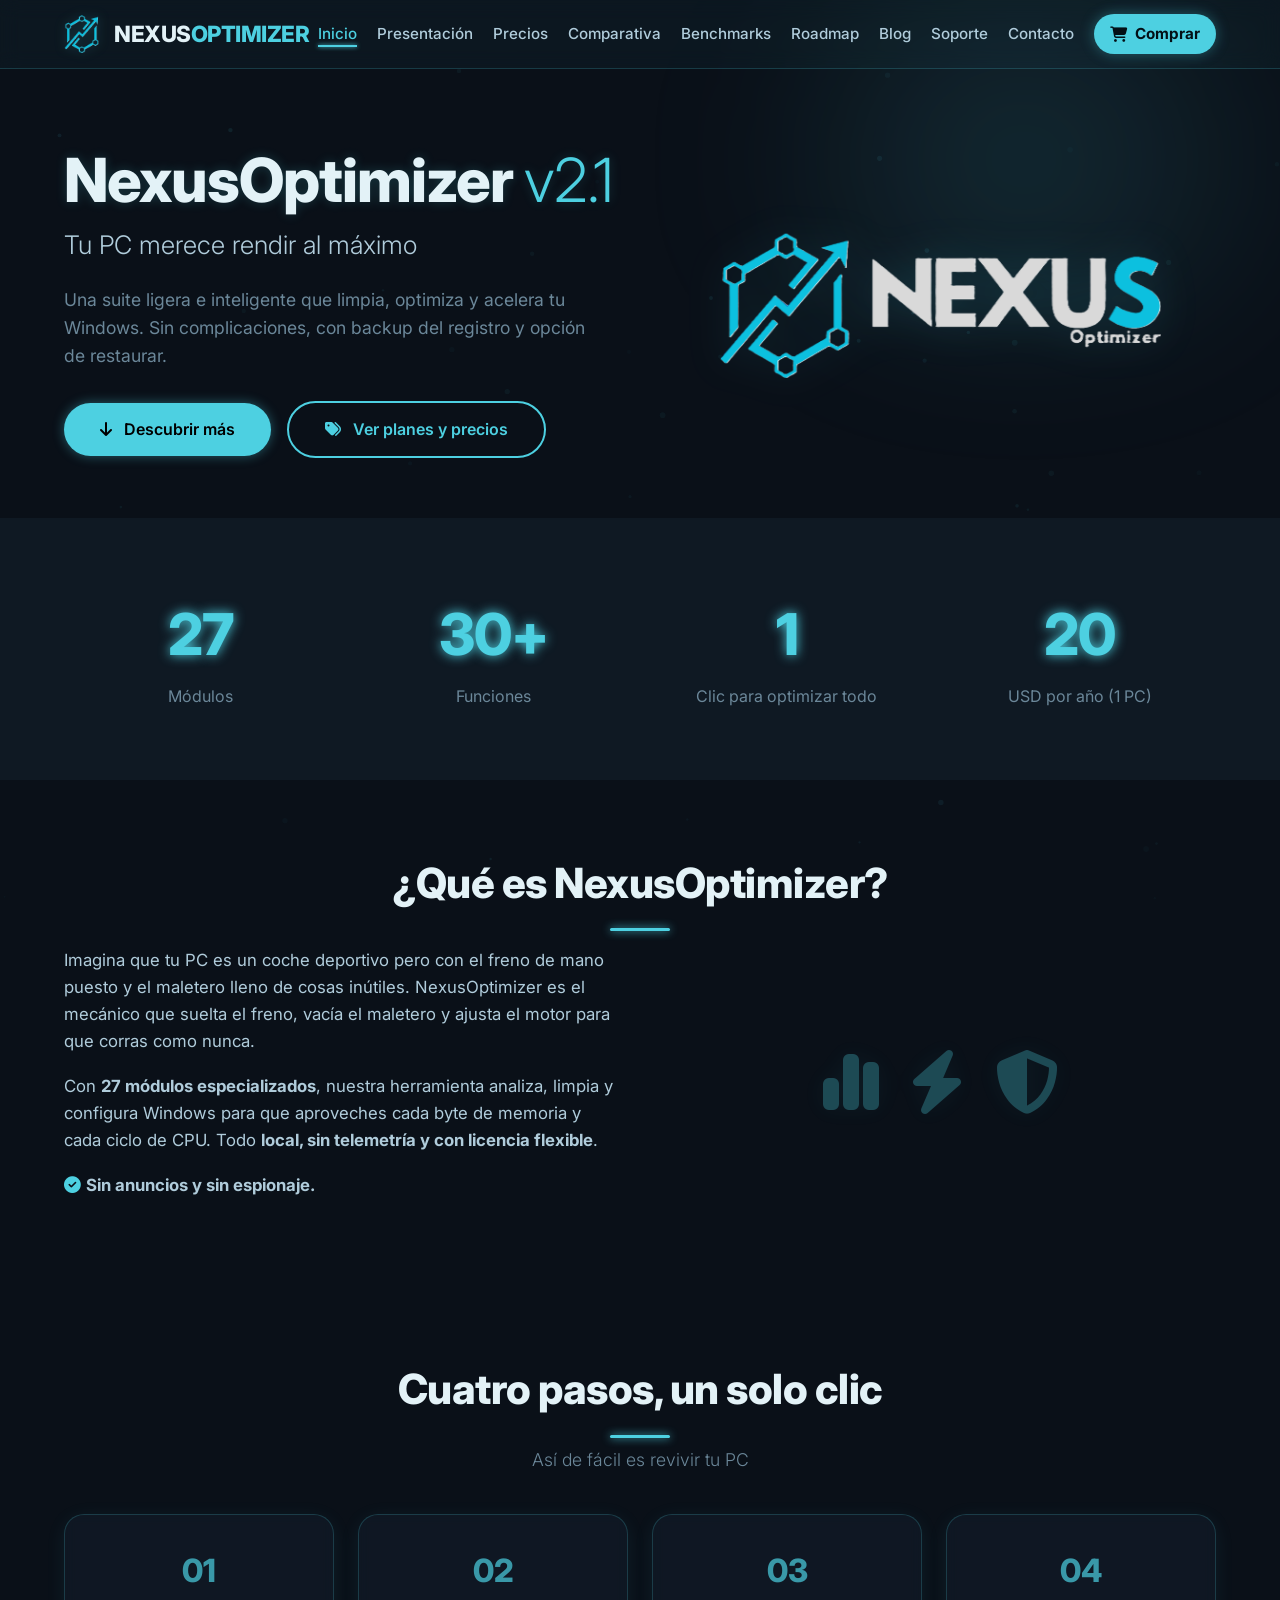
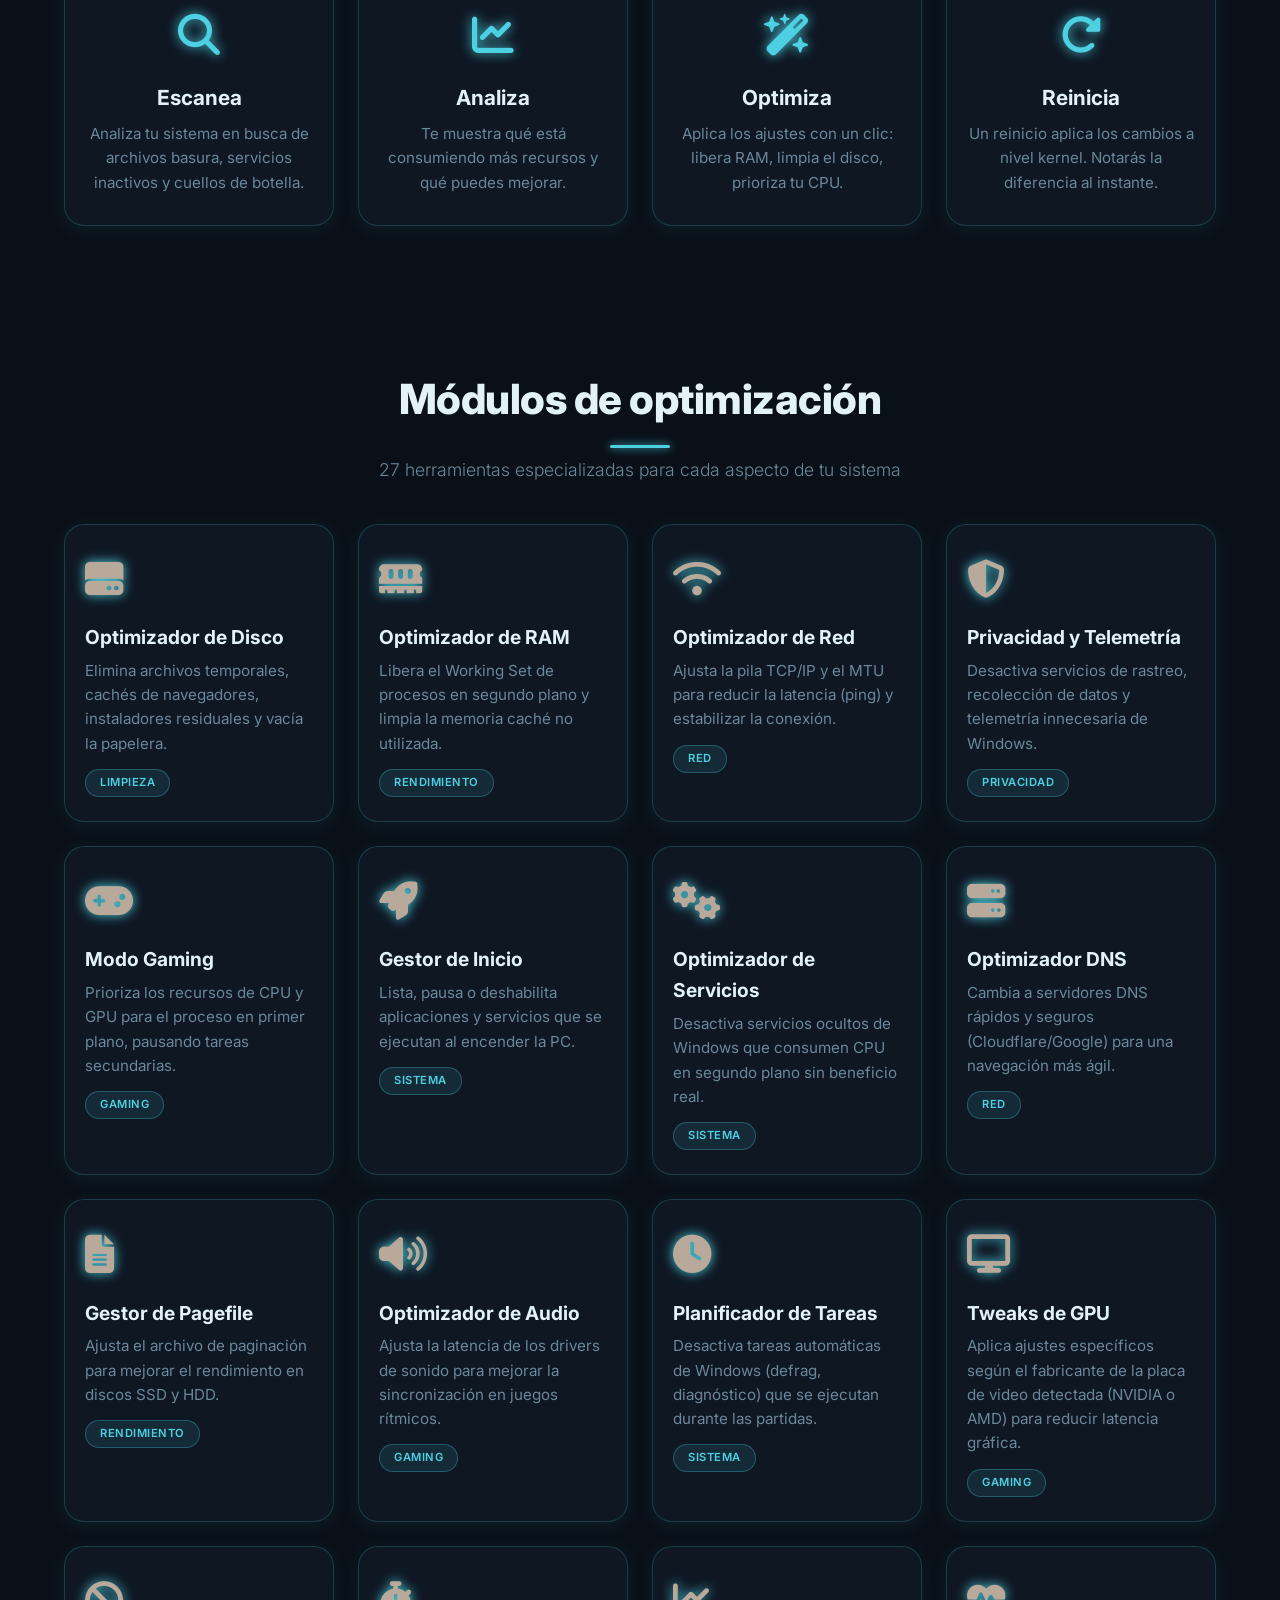
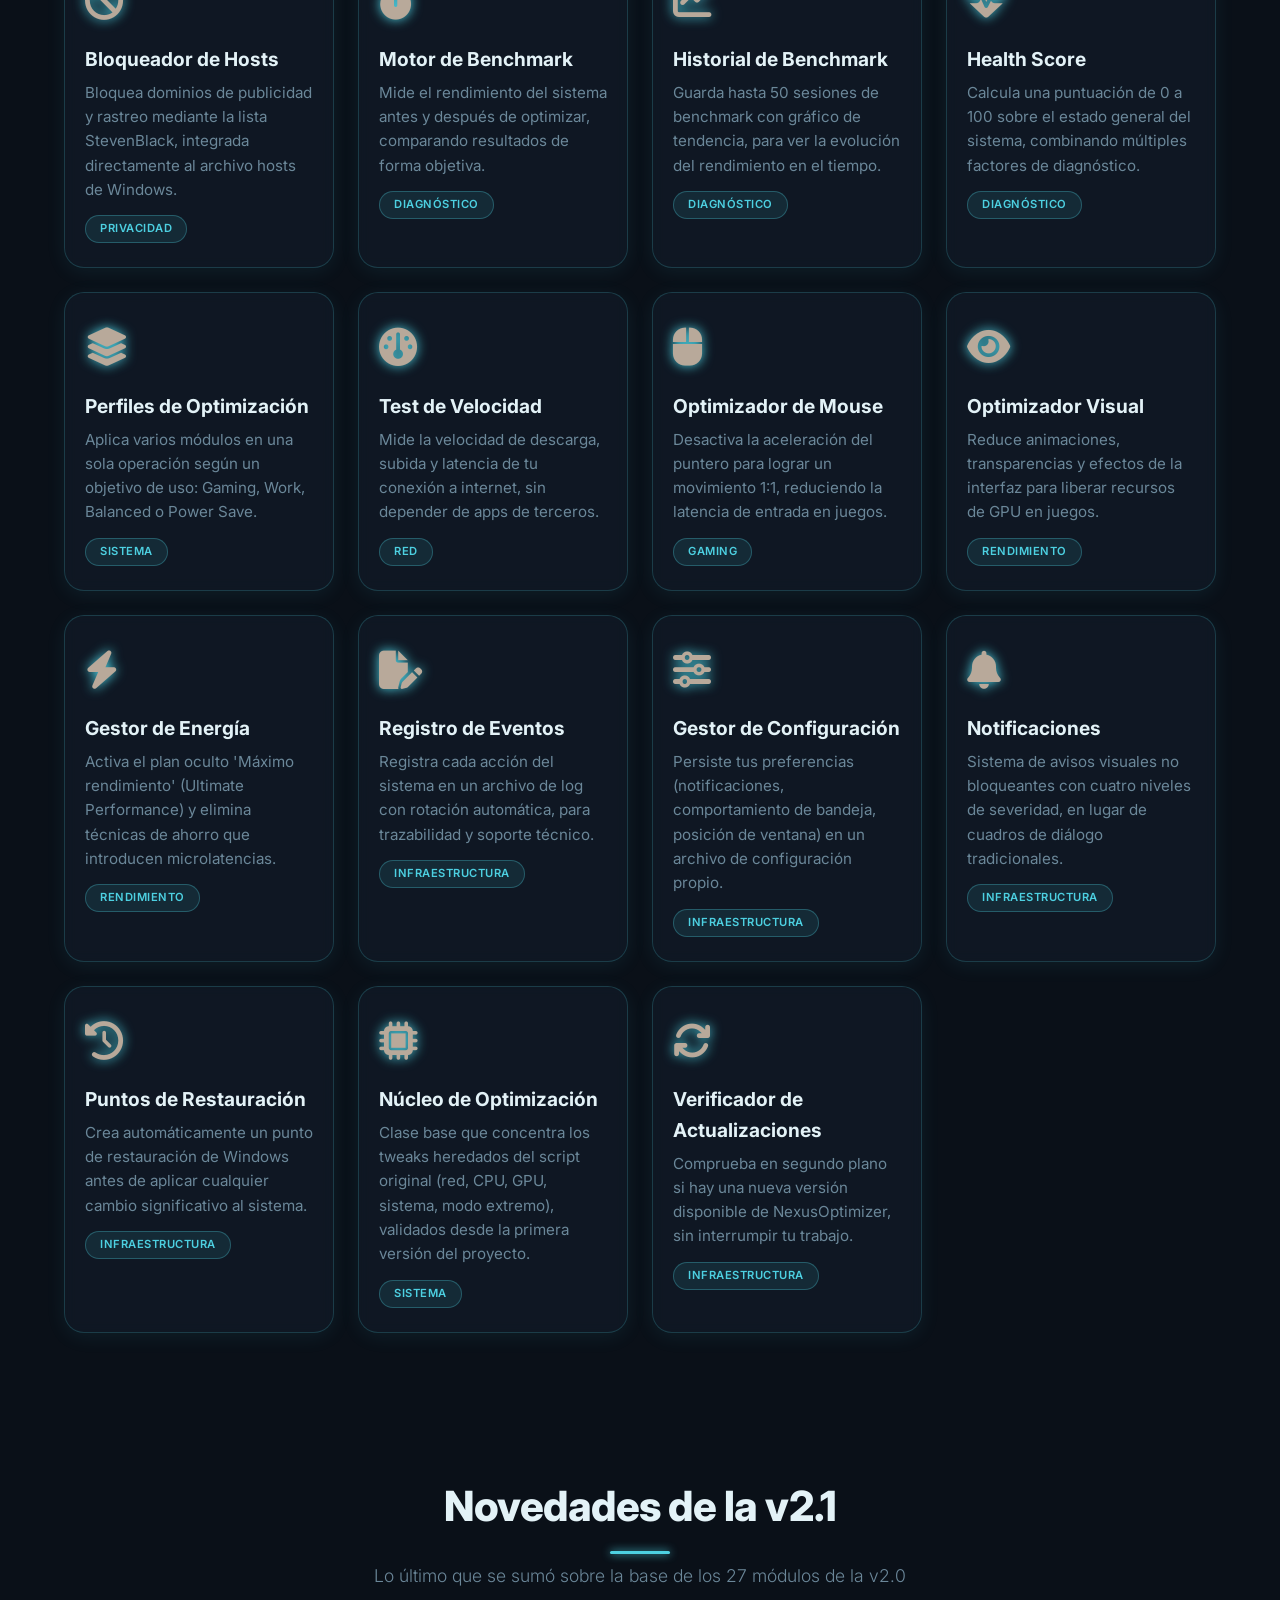
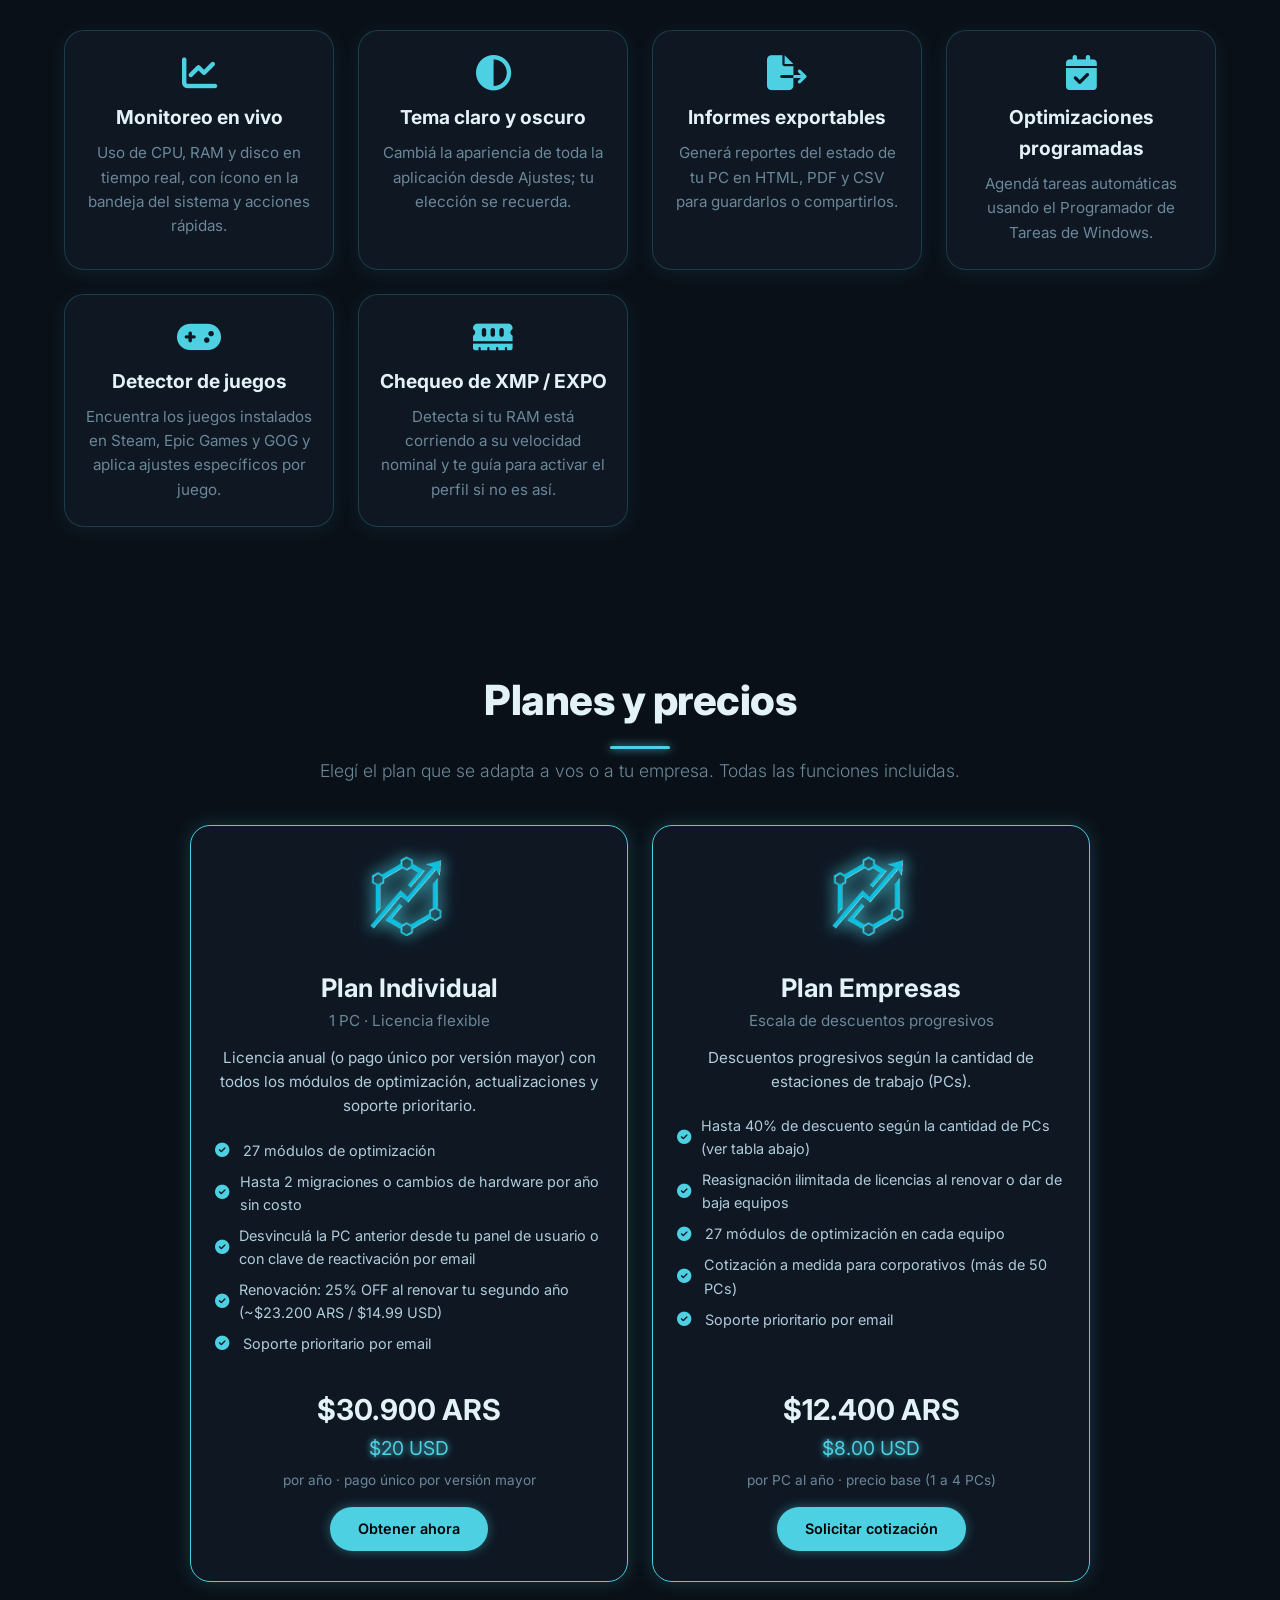
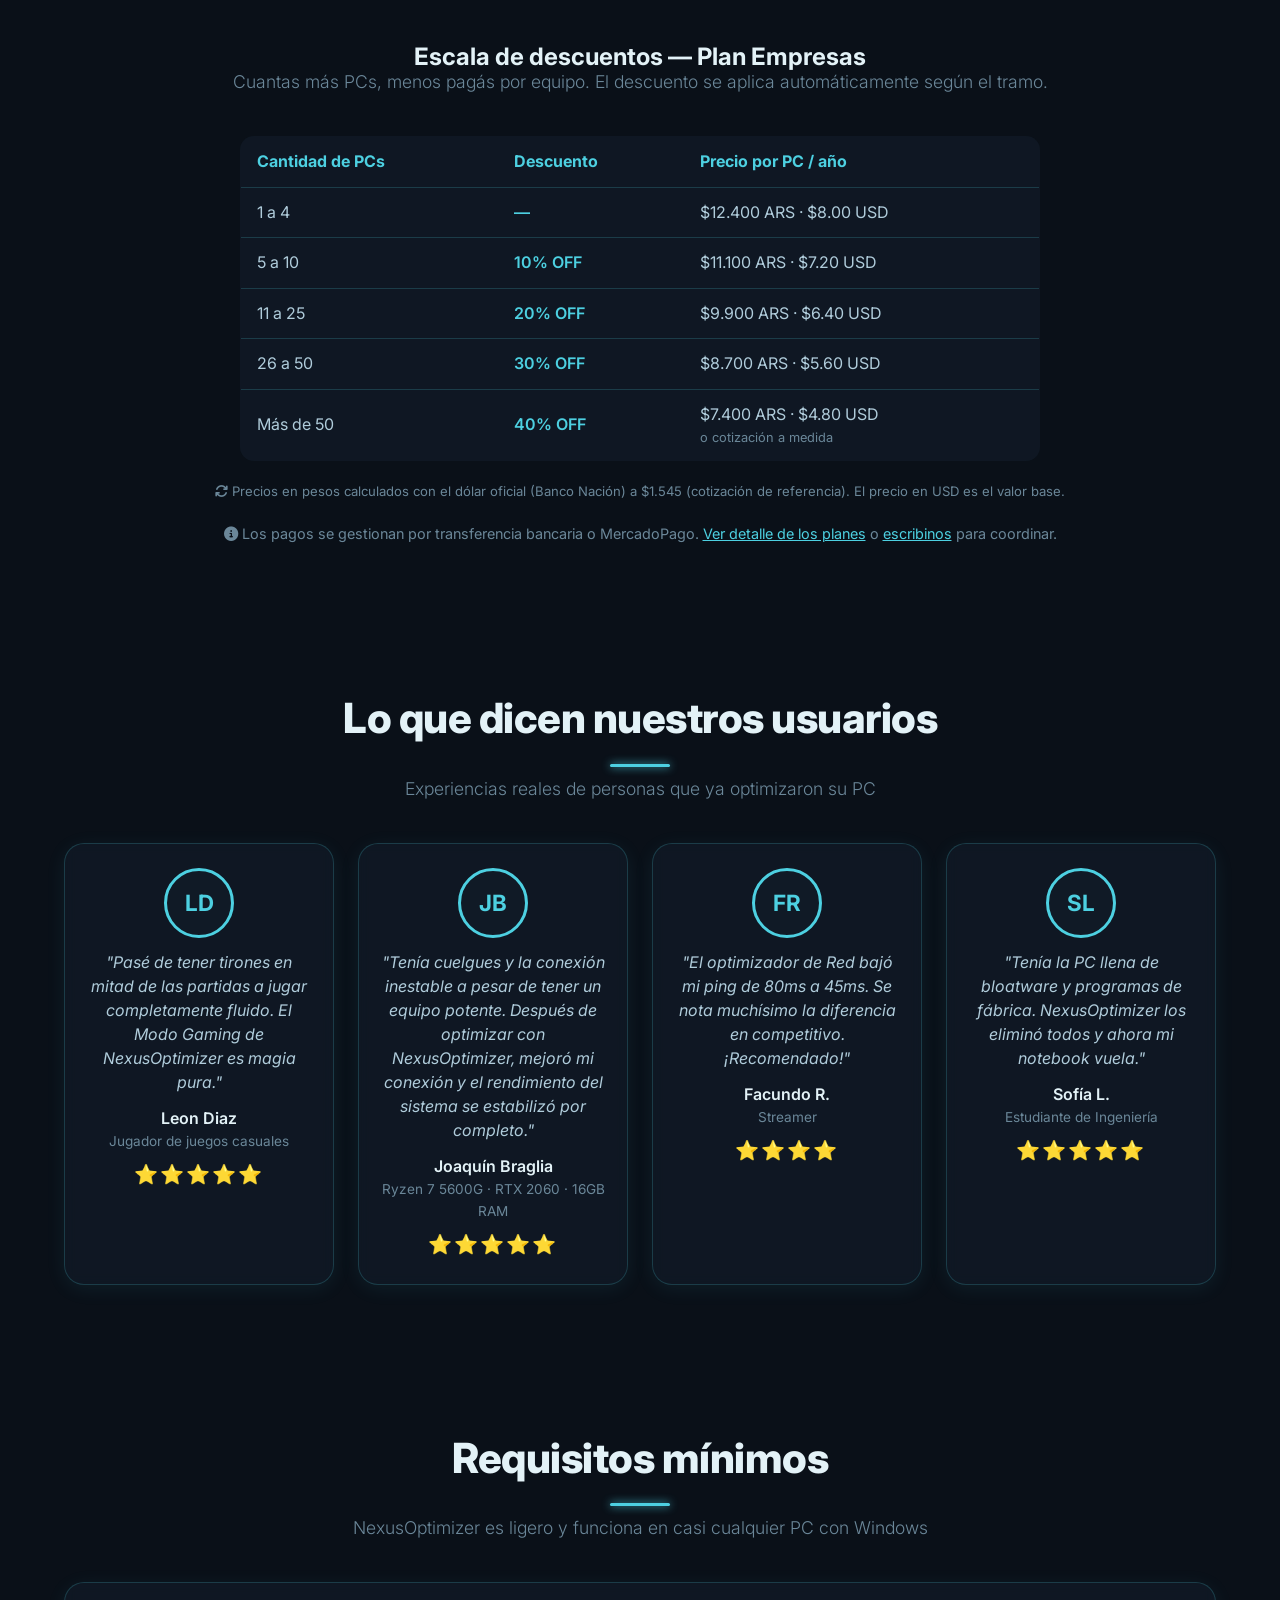
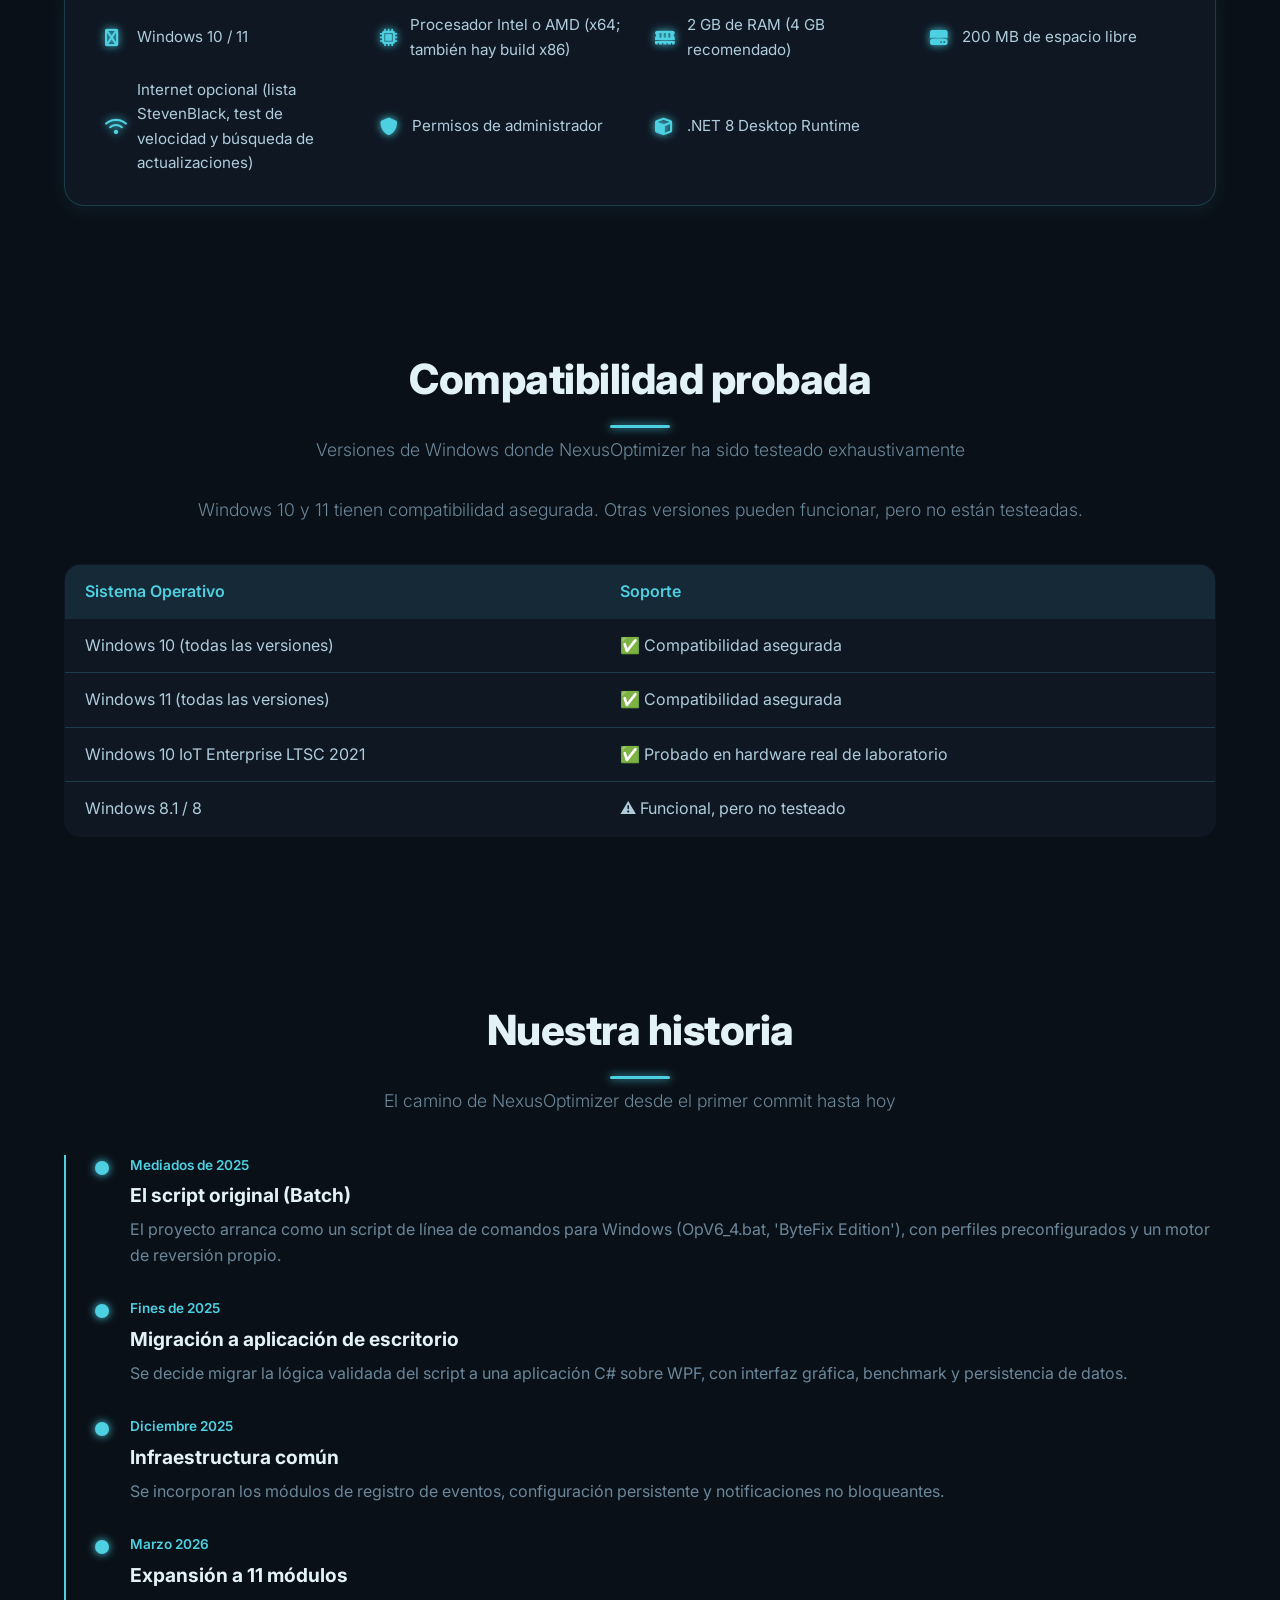
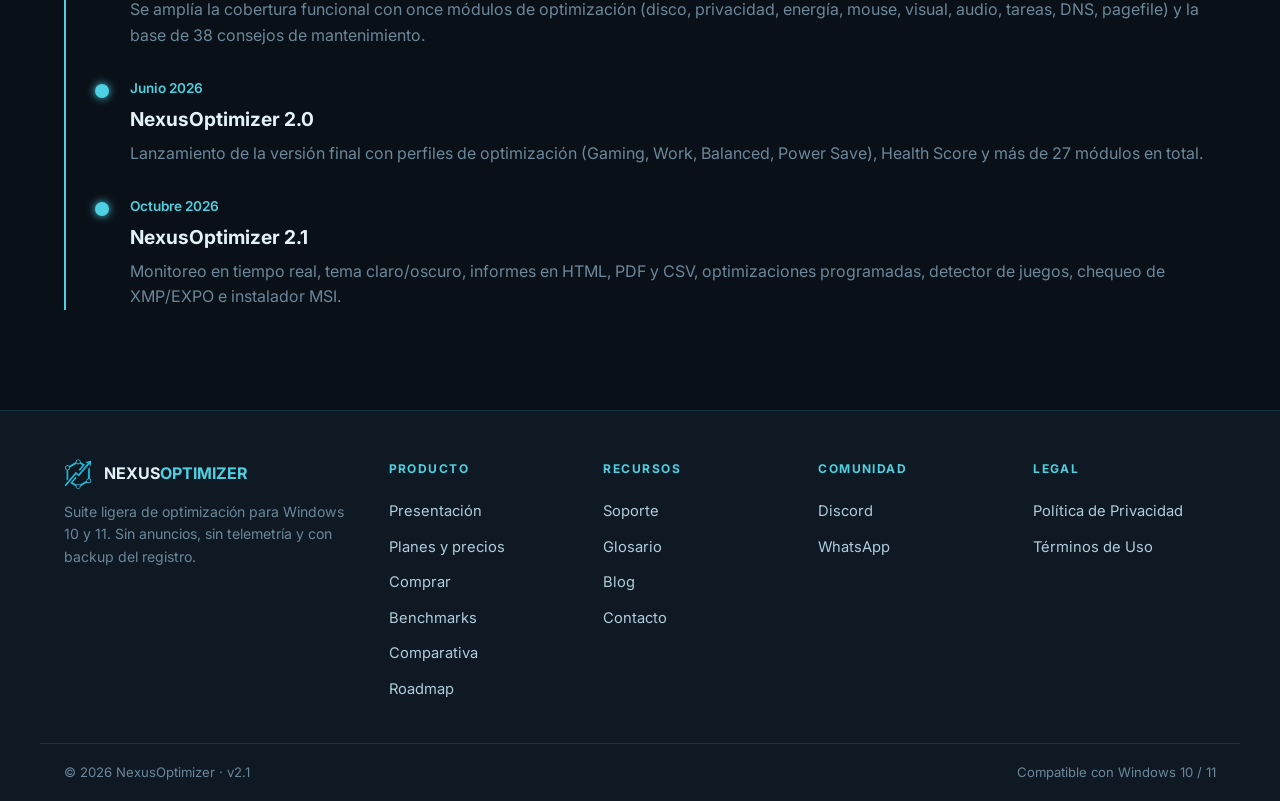
==== commit c27dc03b: "caconav3" ====
--- a/index.html
+++ b/index.html
@@ -28,13 +28,14 @@
                 <ul class="nav-links" id="navLinks">
                     <li><a href="index.html" class="active">Inicio</a></li>
                     <li><a href="presentacion.html">Presentación</a></li>
+                    <li><a href="index.html#planes">Precios</a></li>
+                    <li><a href="comparativa.html">Comparativa</a></li>
                     <li><a href="benchmarks.html">Benchmarks</a></li>
-                    <li><a href="comparativa.html">Comparativa</a></li>
-                    <li><a href="glossary.html">Glosario</a></li>
                     <li><a href="roadmap.html">Roadmap</a></li>
+                    <li><a href="blog.html">Blog</a></li>
                     <li><a href="support.html">Soporte</a></li>
-                    <li><a href="blog.html">Blog</a></li>
                     <li><a href="contacto.html">Contacto</a></li>
+                    <li class="nav-cta-item"><a href="comprar.html" class="nav-cta"><i class="fas fa-shopping-cart"></i> Comprar</a></li>
                 </ul>
                 <button class="hamburger" id="hamburger" aria-label="Menú" aria-expanded="false" aria-controls="navLinks">
                     <span></span><span></span><span></span>
@@ -48,11 +49,11 @@
         <section class="hero">
             <div class="container hero-content">
                 <div class="hero-text">
-                    <h1>NexusOptimizer <span class="v2">v2.0</span></h1>
+                    <h1>NexusOptimizer <span class="v2">v2.1</span></h1>
                     <p class="subtitle">Tu PC merece rendir al máximo</p>
-                    <p class="description">Una suite ligera e inteligente que limpia, optimiza y acelera tu Windows. Sin complicaciones, sin riesgos.</p>
+                    <p class="description">Una suite ligera e inteligente que limpia, optimiza y acelera tu Windows. Sin complicaciones, con backup del registro y opción de restaurar.</p>
                     <a href="#que-es" class="btn-primary"><i class="fas fa-arrow-down"></i> Descubrir más</a>
-                    <a href="comprar.html" class="btn-primary btn-secondary" style="margin-left:12px;"><i class="fas fa-shopping-cart"></i> Comprar ahora</a>
+                    <a href="#planes" class="btn-primary btn-secondary" style="margin-left:12px;"><i class="fas fa-tags"></i> Ver planes y precios</a>
                 </div>
                 <div class="hero-image">
                     <img src="assets/images/logotipo_nexus.png" alt="NexusOptimizer" class="hero-logo">
@@ -60,15 +61,37 @@
             </div>
         </section>
 
-        <!-- ¿Qué es? -->
+<!-- Estadísticas -->
+        <section class="section stats">
+            <div class="container stats-grid">
+                <div class="stat-item">
+                    <span class="stat-number">27</span>
+                    <span class="stat-label">Módulos</span>
+                </div>
+                <div class="stat-item">
+                    <span class="stat-number">30+</span>
+                    <span class="stat-label">Funciones</span>
+                </div>
+                <div class="stat-item">
+                    <span class="stat-number">1</span>
+                    <span class="stat-label">Clic para optimizar todo</span>
+                </div>
+                <div class="stat-item">
+                    <span class="stat-number">20</span>
+                    <span class="stat-label">USD por año (1 PC)</span>
+                </div>
+            </div>
+        </section>
+
+<!-- ¿Qué es? -->
         <section id="que-es" class="section que-es">
             <div class="container">
                 <h2>¿Qué es NexusOptimizer?</h2>
                 <div class="que-es-content">
                     <div class="que-es-text">
                         <p>Imagina que tu PC es un coche deportivo pero con el freno de mano puesto y el maletero lleno de cosas inútiles. NexusOptimizer es el mecánico que suelta el freno, vacía el maletero y ajusta el motor para que corras como nunca.</p>
-                        <p>Con <strong>27 módulos especializados</strong>, nuestra herramienta analiza, limpia y configura Windows para que aproveches cada byte de memoria y cada ciclo de CPU. Todo <strong>gratuito, local y seguro</strong>.</p>
-                        <p><i class="fas fa-check-circle" style="color:var(--accent);"></i> <strong>Sin anuncios, sin espionaje, sin suscripciones.</strong></p>
+                        <p>Con <strong>27 módulos especializados</strong>, nuestra herramienta analiza, limpia y configura Windows para que aproveches cada byte de memoria y cada ciclo de CPU. Todo <strong>local, sin telemetría y con licencia flexible</strong>.</p>
+                        <p><i class="fas fa-check-circle" style="color:var(--accent);"></i> <strong>Sin anuncios y sin espionaje.</strong></p>
                     </div>
                     <div class="que-es-image">
                         <div class="floating-shapes">
@@ -81,7 +104,7 @@
             </div>
         </section>
 
-        <!-- Cómo funciona -->
+<!-- Cómo funciona -->
         <section class="section how-it-works">
             <div class="container">
                 <h2>Cuatro pasos, un solo clic</h2>
@@ -115,7 +138,7 @@
             </div>
         </section>
 
-        <!-- Módulos -->
+<!-- Módulos -->
         <section class="section modules">
             <div class="container">
                 <h2>Módulos de optimización</h2>
@@ -126,6 +149,75 @@
             </div>
         </section>
 
+<!-- Novedades v2.1 -->
+        <section class="section">
+            <div class="container">
+                <h2>Novedades de la v2.1</h2>
+                <p class="section-subtitle">Lo último que se sumó sobre la base de los 27 módulos de la v2.0</p>
+                <div class="security-grid">
+                    <div class="security-card fade-in">
+                        <i class="fas fa-chart-line"></i>
+                        <h3>Monitoreo en vivo</h3>
+                        <p>Uso de CPU, RAM y disco en tiempo real, con ícono en la bandeja del sistema y acciones rápidas.</p>
+                    </div>
+                    <div class="security-card fade-in">
+                        <i class="fas fa-circle-half-stroke"></i>
+                        <h3>Tema claro y oscuro</h3>
+                        <p>Cambiá la apariencia de toda la aplicación desde Ajustes; tu elección se recuerda.</p>
+                    </div>
+                    <div class="security-card fade-in">
+                        <i class="fas fa-file-export"></i>
+                        <h3>Informes exportables</h3>
+                        <p>Generá reportes del estado de tu PC en HTML, PDF y CSV para guardarlos o compartirlos.</p>
+                    </div>
+                    <div class="security-card fade-in">
+                        <i class="fas fa-calendar-check"></i>
+                        <h3>Optimizaciones programadas</h3>
+                        <p>Agendá tareas automáticas usando el Programador de Tareas de Windows.</p>
+                    </div>
+                    <div class="security-card fade-in">
+                        <i class="fas fa-gamepad"></i>
+                        <h3>Detector de juegos</h3>
+                        <p>Encuentra los juegos instalados en Steam, Epic Games y GOG y aplica ajustes específicos por juego.</p>
+                    </div>
+                    <div class="security-card fade-in">
+                        <i class="fas fa-memory"></i>
+                        <h3>Chequeo de XMP / EXPO</h3>
+                        <p>Detecta si tu RAM está corriendo a su velocidad nominal y te guía para activar el perfil si no es así.</p>
+                    </div>
+                </div>
+            </div>
+        </section>
+
+<!-- Planes y precios -->
+        <section id="planes" class="section prices">
+            <div class="container">
+                <h2>Planes y precios</h2>
+                <p class="section-subtitle">Elegí el plan que se adapta a vos o a tu empresa. Todas las funciones incluidas.</p>
+                <div id="prices-container" class="prices-grid">
+                    <!-- Cargado desde data.json -->
+                </div>
+
+                <h3 class="tiers-title">Escala de descuentos — Plan Empresas</h3>
+                <p class="section-subtitle">Cuantas más PCs, menos pagás por equipo. El descuento se aplica automáticamente según el tramo.</p>
+                <div class="table-responsive fade-in">
+                    <table class="tiers-table">
+                        <thead>
+                            <tr><th>Cantidad de PCs</th><th>Descuento</th><th>Precio por PC / año</th></tr>
+                        </thead>
+                        <tbody>
+                            <tr><td>1 a 4</td><td>—</td><td><span data-usd="8">$12.400 ARS</span> · $8.00 USD</td></tr>
+                            <tr><td>5 a 10</td><td>10% OFF</td><td><span data-usd="7.2">$11.100 ARS</span> · $7.20 USD</td></tr>
+                            <tr><td>11 a 25</td><td>20% OFF</td><td><span data-usd="6.4">$9.900 ARS</span> · $6.40 USD</td></tr>
+                            <tr><td>26 a 50</td><td>30% OFF</td><td><span data-usd="5.6">$8.700 ARS</span> · $5.60 USD</td></tr>
+                            <tr><td>Más de 50</td><td>40% OFF</td><td><span data-usd="4.8">$7.400 ARS</span> · $4.80 USD <span class="tiers-extra">o cotización a medida</span></td></tr>
+                        </tbody>
+                    </table>
+                </div>
+                <p class="prices-note fx-note"><i class="fas fa-arrows-rotate"></i> <span data-fx-note></span></p>
+                <p class="prices-note"><i class="fas fa-circle-info"></i> Los pagos se gestionan por transferencia bancaria o MercadoPago. <a href="comprar.html">Ver detalle de los planes</a> o <a href="contacto.html">escribinos</a> para coordinar.</p>
+            </div>
+        </section>
 
 <!-- Testimonios (nuevo) -->
 <section class="section testimonials">
@@ -136,24 +228,24 @@
     </div>
 </section>
 
-
-        <!-- Requisitos -->
+<!-- Requisitos -->
         <section class="section requirements">
             <div class="container">
                 <h2>Requisitos mínimos</h2>
                 <p class="section-subtitle">NexusOptimizer es ligero y funciona en casi cualquier PC con Windows</p>
                 <div class="requirements-box fade-in">
-                    <div class="req-item"><i class="fas fa-windows"></i> Windows 10 / 11 (64 bits)</div>
-                    <div class="req-item"><i class="fas fa-microchip"></i> Procesador x64 (Intel o AMD)</div>
+                    <div class="req-item"><i class="fas fa-windows"></i> Windows 10 / 11</div>
+                    <div class="req-item"><i class="fas fa-microchip"></i> Procesador Intel o AMD (x64; también hay build x86)</div>
                     <div class="req-item"><i class="fas fa-memory"></i> 2 GB de RAM (4 GB recomendado)</div>
                     <div class="req-item"><i class="fas fa-hard-drive"></i> 200 MB de espacio libre</div>
-                    <div class="req-item"><i class="fas fa-wifi"></i> Conexión a Internet (solo para lista StevenBlack)</div>
+                    <div class="req-item"><i class="fas fa-wifi"></i> Internet opcional (lista StevenBlack, test de velocidad y búsqueda de actualizaciones)</div>
                     <div class="req-item"><i class="fas fa-shield"></i> Permisos de administrador</div>
-                </div>
-            </div>
-        </section>
-
-        <!-- Compatibilidad probada -->
+                    <div class="req-item"><i class="fas fa-cube"></i> .NET 8 Desktop Runtime</div>
+                </div>
+            </div>
+        </section>
+
+<!-- Compatibilidad probada -->
         <section class="section compatibility">
             <div class="container">
                 <h2>Compatibilidad probada</h2>
@@ -172,40 +264,7 @@
             </div>
         </section>
 
-        <!-- Precio único -->
-        <section class="section prices">
-            <div class="container">
-                <h2>Consigue NexusOptimizer</h2>
-                <p class="section-subtitle">Una sola licencia, acceso de por vida a todas las funciones.</p>
-                <div id="prices-container" class="prices-grid">
-                    <!-- Cargado desde prices.json -->
-                </div>
-            </div>
-        </section>
-
-        <!-- Estadísticas -->
-        <section class="section stats">
-            <div class="container stats-grid">
-                <div class="stat-item">
-                    <span class="stat-number">27</span>
-                    <span class="stat-label">Módulos</span>
-                </div>
-                <div class="stat-item">
-                    <span class="stat-number">30+</span>
-                    <span class="stat-label">Funciones</span>
-                </div>
-                <div class="stat-item">
-                    <span class="stat-number">1</span>
-                    <span class="stat-label">Clic para optimizar todo</span>
-                </div>
-                <div class="stat-item">
-                    <span class="stat-number">67</span>
-                    <span class="stat-label">USD pago único</span>
-                </div>
-            </div>
-        </section>
-
-        <!-- Línea de tiempo -->
+<!-- Línea de tiempo -->
         <section class="section timeline">
             <div class="container">
                 <h2>Nuestra historia</h2>
@@ -215,29 +274,49 @@
                 </div>
             </div>
         </section>
+
     </main>
         <footer>
-            <div class="container footer-content">
-                <div style="display:flex; align-items:center; gap:10px; margin-bottom:12px; width:100%; justify-content:center;">
-                    <img src="assets/images/logo_nexus_192x192.png" alt="NexusOptimizer" style="height:30px; width:auto;">
-                    <span style="font-weight:700; color:var(--text-primary);">NEXUS<span style="color:var(--accent);">OPTIMIZER</span></span>
-                </div>
-                    <div class="footer-links">
-                        <a href="index.html">Inicio</a>
-                        <a href="presentacion.html">Presentación</a>
-                        <a href="benchmarks.html">Benchmarks</a>
-                        <a href="comparativa.html">Comparativa</a>
-                        <a href="glossary.html">Glosario</a>
-                        <a href="roadmap.html">Roadmap</a>
-                        <a href="support.html">Soporte</a>
-                        <a href="blog.html">Blog</a>
-                        <a href="contacto.html">Contacto</a>
-                        <a href="privacidad.html">Privacidad</a>
-                        <a href="terminos.html">Términos</a>
-                    </div>
-                <p>&copy; 2026 NexusOptimizer. Todos los cambios se aplican en tiempo real.</p>
-            </div>
-        </footer>
+        <div class="container footer-grid">
+            <div class="footer-brand">
+                <a href="index.html" class="footer-logo">
+                    <img src="assets/images/logo_nexus_192x192.png" alt="NexusOptimizer">
+                    <span>NEXUS<span class="highlight">OPTIMIZER</span></span>
+                </a>
+                <p>Suite ligera de optimización para Windows 10 y 11. Sin anuncios, sin telemetría y con backup del registro.</p>
+            </div>
+            <div class="footer-col">
+                <h4>Producto</h4>
+                <a href="presentacion.html">Presentación</a>
+                <a href="index.html#planes">Planes y precios</a>
+                <a href="comprar.html">Comprar</a>
+                <a href="benchmarks.html">Benchmarks</a>
+                <a href="comparativa.html">Comparativa</a>
+                <a href="roadmap.html">Roadmap</a>
+            </div>
+            <div class="footer-col">
+                <h4>Recursos</h4>
+                <a href="support.html">Soporte</a>
+                <a href="glossary.html">Glosario</a>
+                <a href="blog.html">Blog</a>
+                <a href="contacto.html">Contacto</a>
+            </div>
+            <div class="footer-col">
+                <h4>Comunidad</h4>
+                <a href="https://discord.gg/n7aHexCYZ6" target="_blank" rel="noopener">Discord</a>
+                <a href="https://wa.me/5491164005097" target="_blank" rel="noopener">WhatsApp</a>
+            </div>
+            <div class="footer-col">
+                <h4>Legal</h4>
+                <a href="privacidad.html">Política de Privacidad</a>
+                <a href="terminos.html">Términos de Uso</a>
+            </div>
+        </div>
+        <div class="container footer-bottom">
+            <span>&copy; 2026 NexusOptimizer &middot; v2.1</span>
+            <span>Compatible con Windows 10 / 11</span>
+        </div>
+    </footer>
     <script src="assets/js/main.js"></script>
 </body>
 </html>
--- a/assets/css/styles.css
+++ b/assets/css/styles.css
@@ -98,7 +98,8 @@
 .nav-links {
     list-style: none;
     display: flex;
-    gap: 28px;
+    align-items: center;
+    gap: 20px;
 }
 .nav-links li a {
     color: var(--text-secondary);
@@ -446,8 +447,9 @@
 /* Precios */
 .prices-grid {
     display: grid;
-    grid-template-columns: 1fr;
-    max-width: 500px;
+    grid-template-columns: repeat(2, 1fr);
+    gap: 24px;
+    max-width: 900px;
     margin: 0 auto;
 }
 .price-card {
@@ -518,6 +520,12 @@
     font-size: 1.2rem;
     color: var(--accent);
     text-shadow: 0 0 6px var(--accent);
+}
+.price-note {
+    display: block;
+    margin-top: 6px;
+    font-size: 0.85rem;
+    color: var(--text-muted);
 }
 .btn-small {
     padding: 10px 28px;
@@ -1450,8 +1458,19 @@
 
 /* ========== COMPRA (NUEVO) ========== */
 .purchase-box {
-    max-width: 600px;
+    max-width: 1000px;
     margin: 0 auto;
+}
+.purchase-grid {
+    display: grid;
+    grid-template-columns: repeat(2, 1fr);
+    gap: 24px;
+    max-width: 1000px;
+    margin: 0 auto;
+}
+@media (max-width: 800px) {
+    .purchase-grid { grid-template-columns: 1fr; }
+    .prices-grid { grid-template-columns: 1fr; }
 }
 .purchase-card {
     background: var(--bg-card);
@@ -1808,4 +1827,152 @@
     .logo-img {
         height: 28px;
     }
-}+}
+
+/* ========== NAV: botón Comprar + menú móvil hasta 1100px ========== */
+.nav-links li a.nav-cta {
+    background: var(--accent);
+    color: #031016;
+    padding: 8px 16px;
+    border-radius: 999px;
+    font-weight: 700;
+    box-shadow: 0 0 14px rgba(77,208,225,0.35);
+    display: inline-flex;
+    align-items: center;
+    gap: 8px;
+}
+.nav-links li a.nav-cta::after { display: none; }
+.nav-links li a.nav-cta:hover,
+.nav-links li a.nav-cta.active { color: #031016; filter: brightness(1.1); }
+@media (max-width: 1100px) {
+    .hamburger { display: flex; }
+    .nav-links {
+        display: none;
+        flex-direction: column;
+        align-items: flex-start;
+        position: absolute;
+        top: 70px;
+        left: 0;
+        width: 100%;
+        background: var(--bg-card);
+        backdrop-filter: blur(20px);
+        -webkit-backdrop-filter: blur(20px);
+        padding: 20px 24px;
+        gap: 16px;
+        border-bottom: 1px solid var(--glass-border);
+        box-shadow: 0 20px 40px rgba(0,0,0,0.5);
+    }
+    .nav-links.open { display: flex; }
+}
+
+/* ========== PLANES: escala de descuentos ========== */
+#planes { scroll-margin-top: 80px; }
+html { scroll-behavior: smooth; }
+.tiers-title {
+    text-align: center;
+    margin-top: 56px;
+    font-size: 1.5rem;
+    color: var(--text-primary);
+}
+.tiers-table {
+    width: 100%;
+    max-width: 800px;
+    margin: 0 auto;
+    border-collapse: collapse;
+    background: var(--bg-card);
+    border: 1px solid var(--glass-border);
+    border-radius: 14px;
+    overflow: hidden;
+}
+.tiers-table th, .tiers-table td {
+    padding: 12px 16px;
+    text-align: left;
+    border-bottom: 1px solid var(--glass-border);
+    color: var(--text-secondary);
+}
+.tiers-table th { color: var(--accent); font-weight: 700; }
+.tiers-table tbody tr:last-child td { border-bottom: none; }
+.tiers-table td:nth-child(2) { color: var(--accent); font-weight: 600; }
+.tiers-extra { display: block; font-size: 0.8rem; color: var(--text-muted); }
+.prices-note {
+    text-align: center;
+    margin-top: 20px;
+    font-size: 0.9rem;
+    color: var(--text-muted);
+}
+.prices-note a { color: var(--accent); }
+
+.prices-grid { align-items: stretch; }
+.price-card { display: flex; flex-direction: column; }
+.price-card .price-features { flex-grow: 1; }
+.price-card .btn-small { align-self: center; margin-top: auto; }
+
+@media (max-width: 1100px) {
+    .nav-links { background: rgba(8, 14, 20, 0.98); }
+}
+
+
+/* ========== FOOTER (columnas) ========== */
+footer {
+    background: var(--bg-secondary);
+    border-top: 1px solid var(--border);
+    padding: 48px 0 0;
+}
+.footer-grid {
+    display: grid;
+    grid-template-columns: 1.6fr repeat(4, 1fr);
+    gap: 32px;
+    padding-bottom: 36px;
+}
+.footer-logo {
+    display: inline-flex;
+    align-items: center;
+    gap: 10px;
+    text-decoration: none;
+    font-weight: 700;
+    color: var(--text-primary);
+    margin-bottom: 12px;
+}
+.footer-logo img { height: 30px; width: auto; }
+.footer-logo .highlight { color: var(--accent); }
+.footer-brand p {
+    color: var(--text-muted);
+    font-size: 0.88rem;
+    line-height: 1.6;
+    max-width: 300px;
+}
+.footer-col h4 {
+    color: var(--accent);
+    font-size: 0.75rem;
+    letter-spacing: 0.12em;
+    text-transform: uppercase;
+    margin-bottom: 16px;
+}
+.footer-col a {
+    display: block;
+    color: var(--text-secondary);
+    text-decoration: none;
+    font-size: 0.92rem;
+    padding: 6px 0;
+    transition: color var(--transition);
+}
+.footer-col a:hover { color: var(--accent); }
+.footer-bottom {
+    display: flex;
+    justify-content: space-between;
+    flex-wrap: wrap;
+    gap: 8px;
+    border-top: 1px solid var(--border);
+    padding: 18px 24px;
+    color: var(--text-muted);
+    font-size: 0.82rem;
+}
+@media (max-width: 900px) {
+    .footer-grid { grid-template-columns: 1fr 1fr 1fr; }
+    .footer-brand { grid-column: 1 / -1; }
+}
+@media (max-width: 560px) {
+    .footer-grid { grid-template-columns: 1fr 1fr; }
+    .footer-bottom { flex-direction: column; }
+}
+.fx-note { font-size: 0.82rem; }
